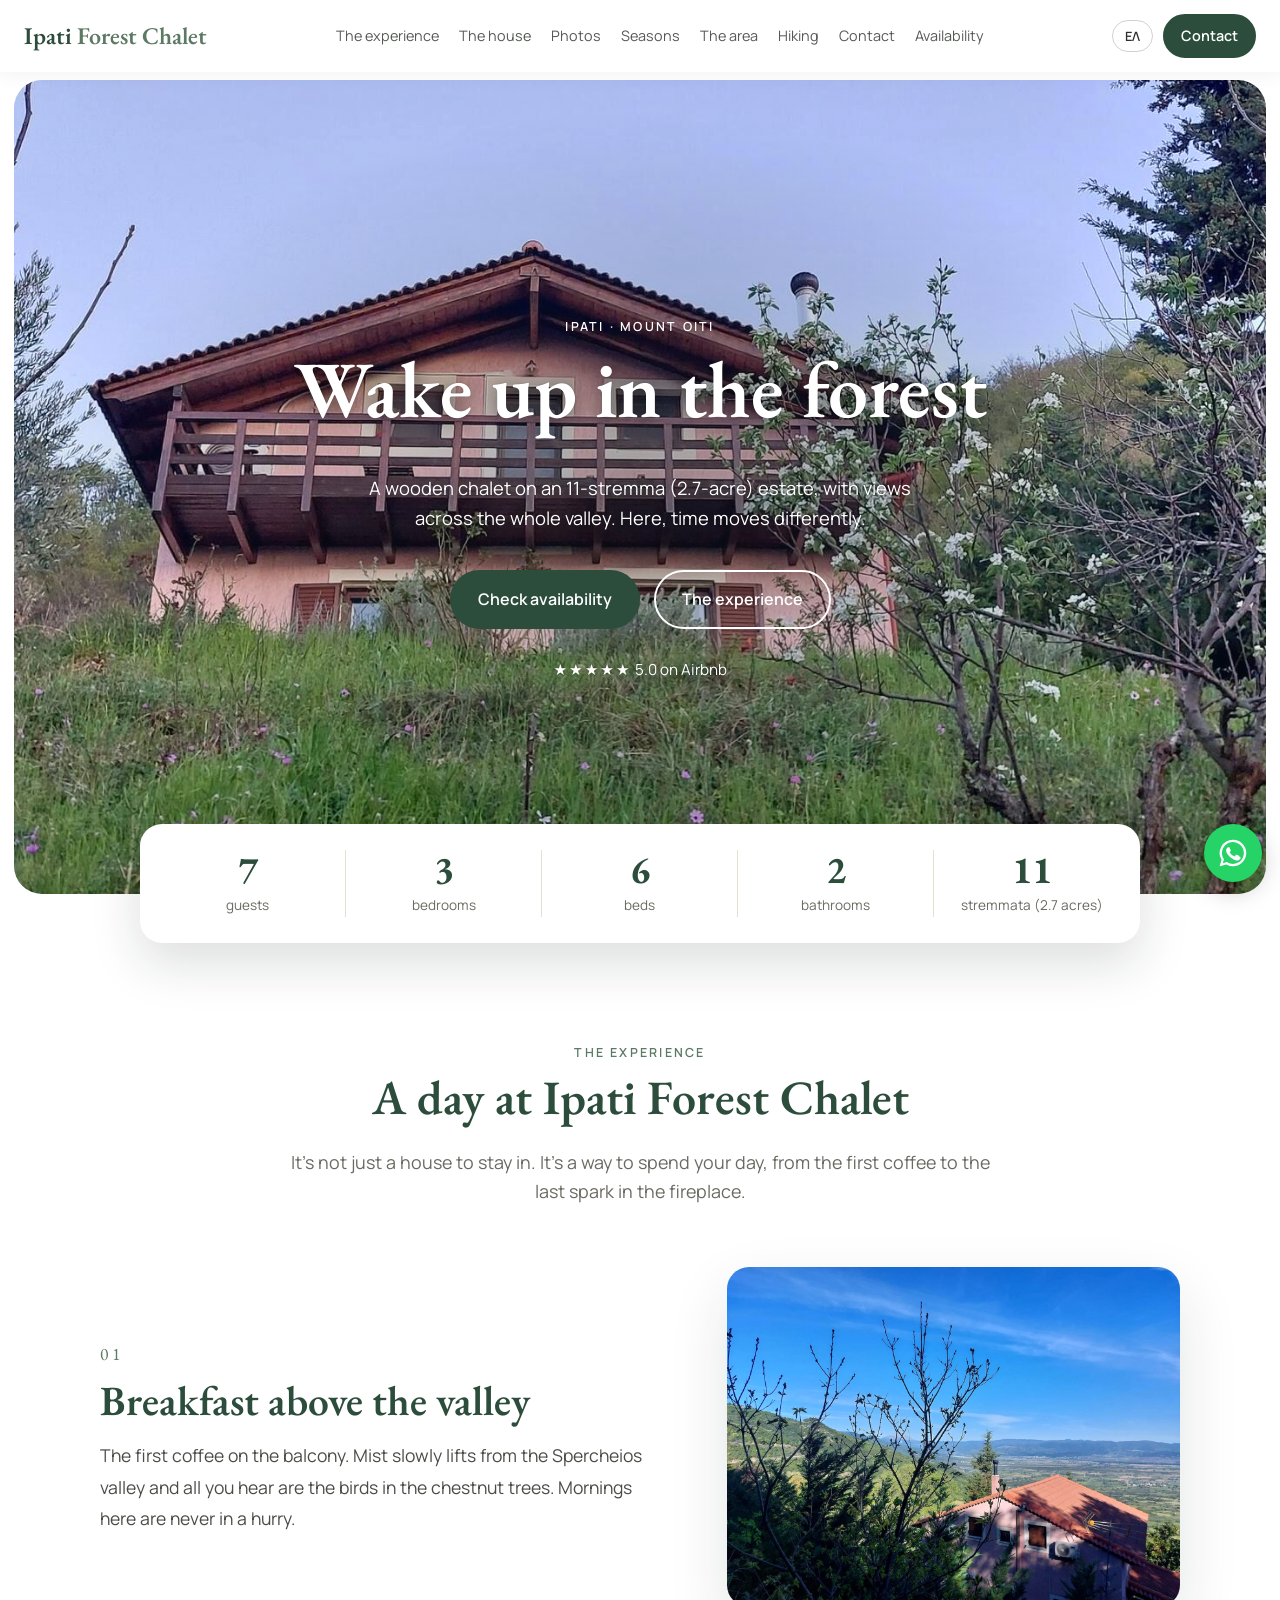
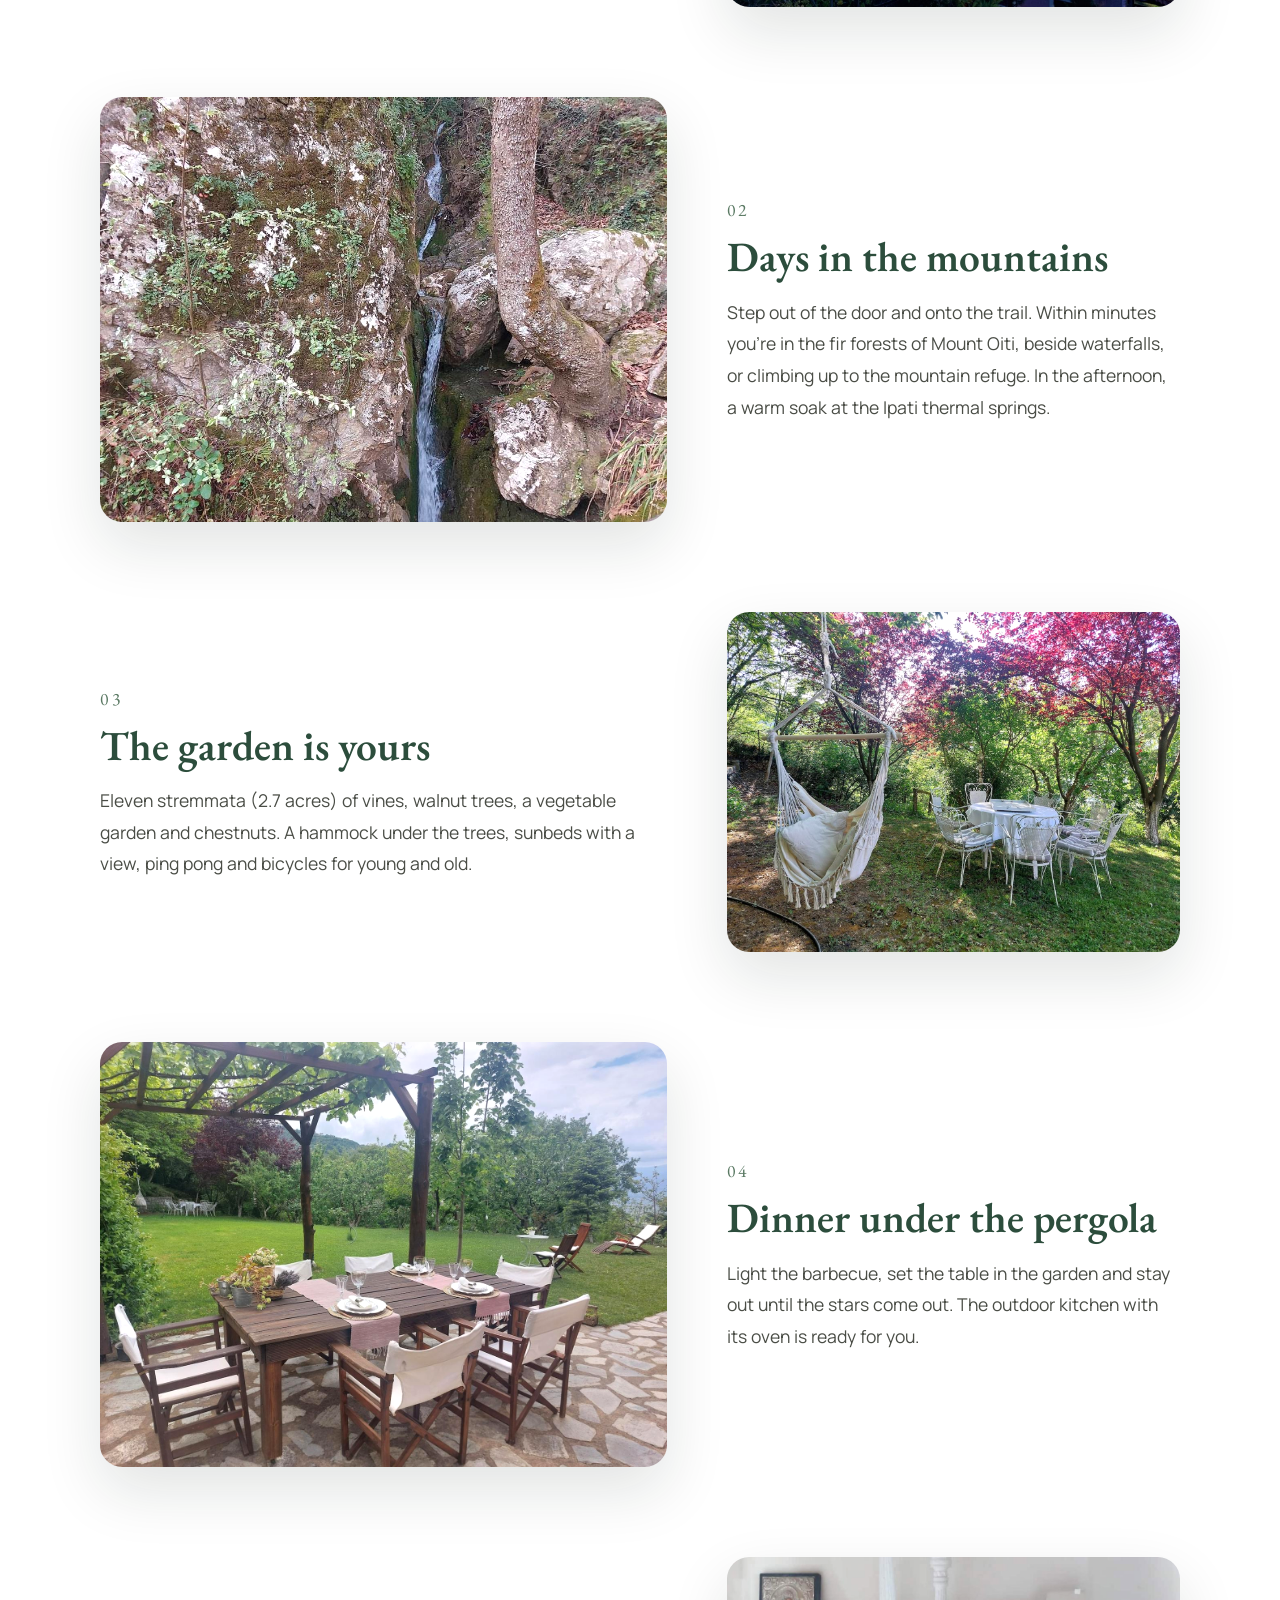
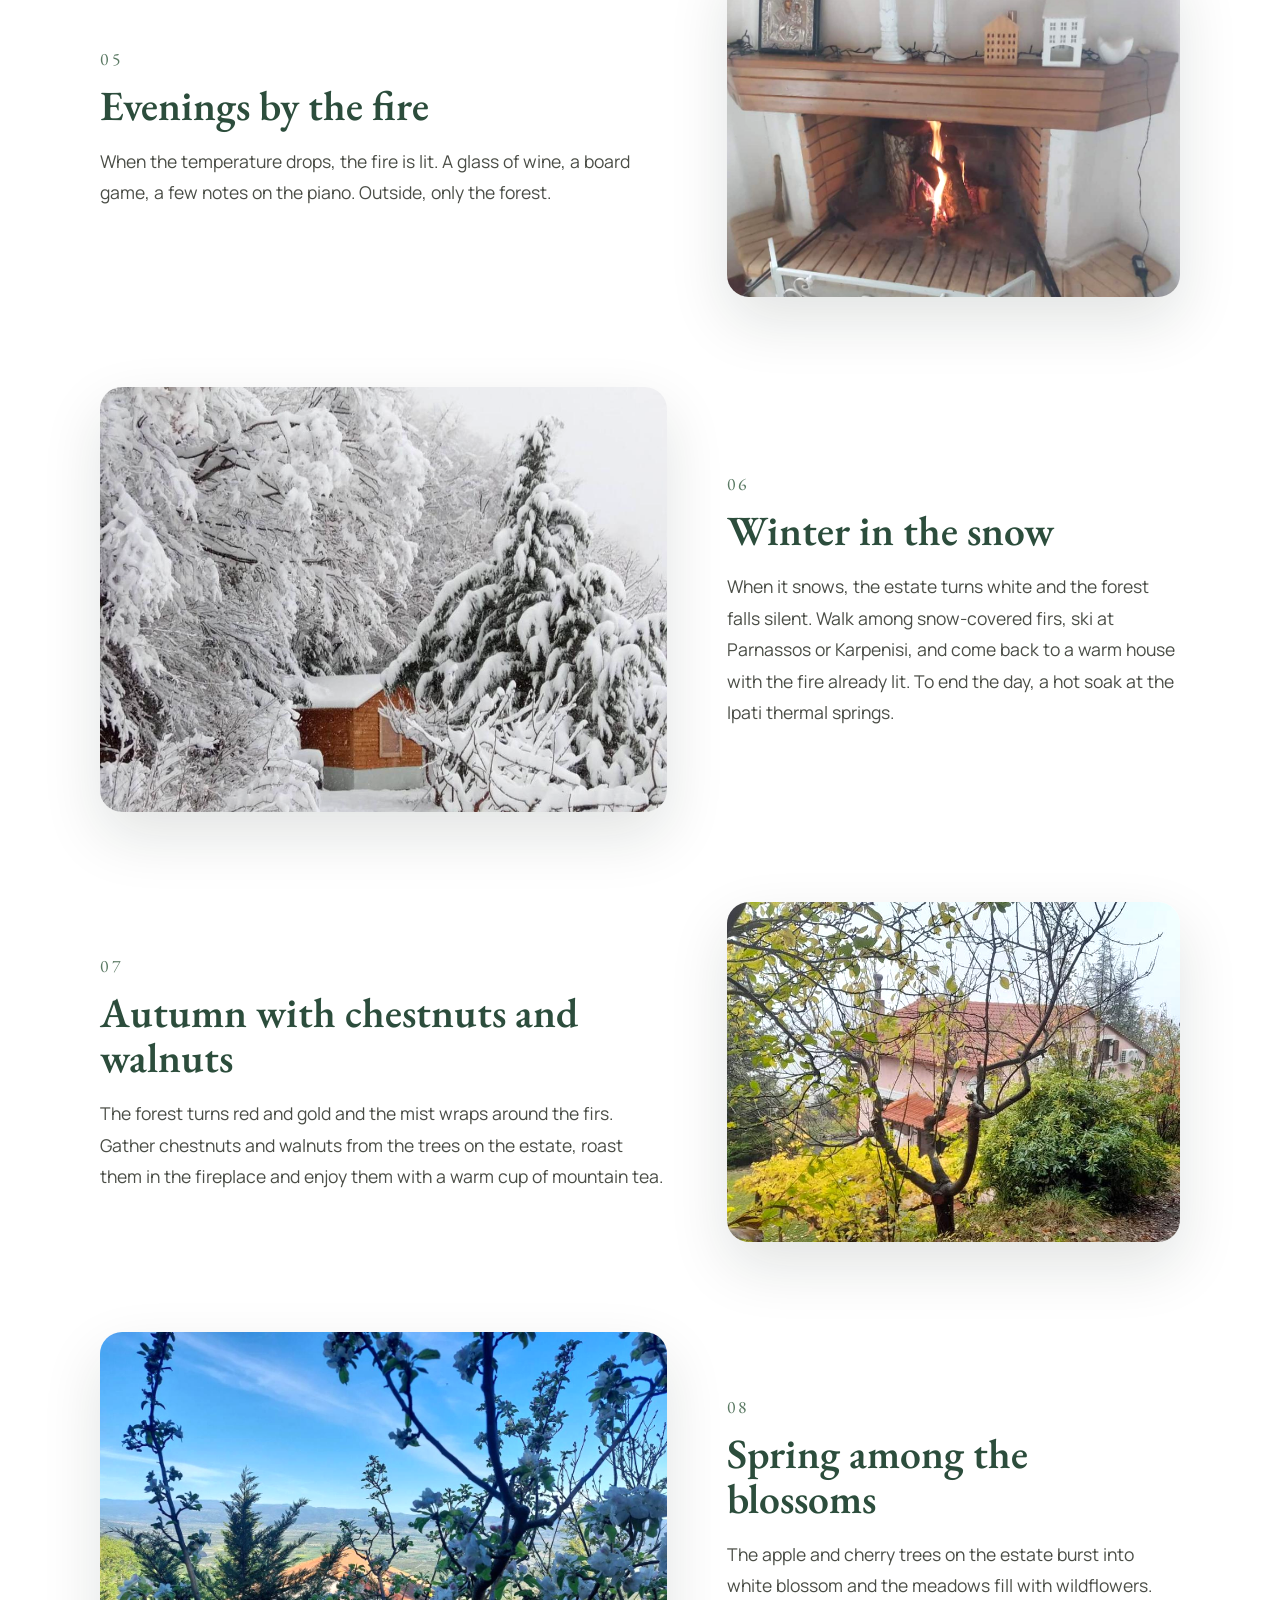
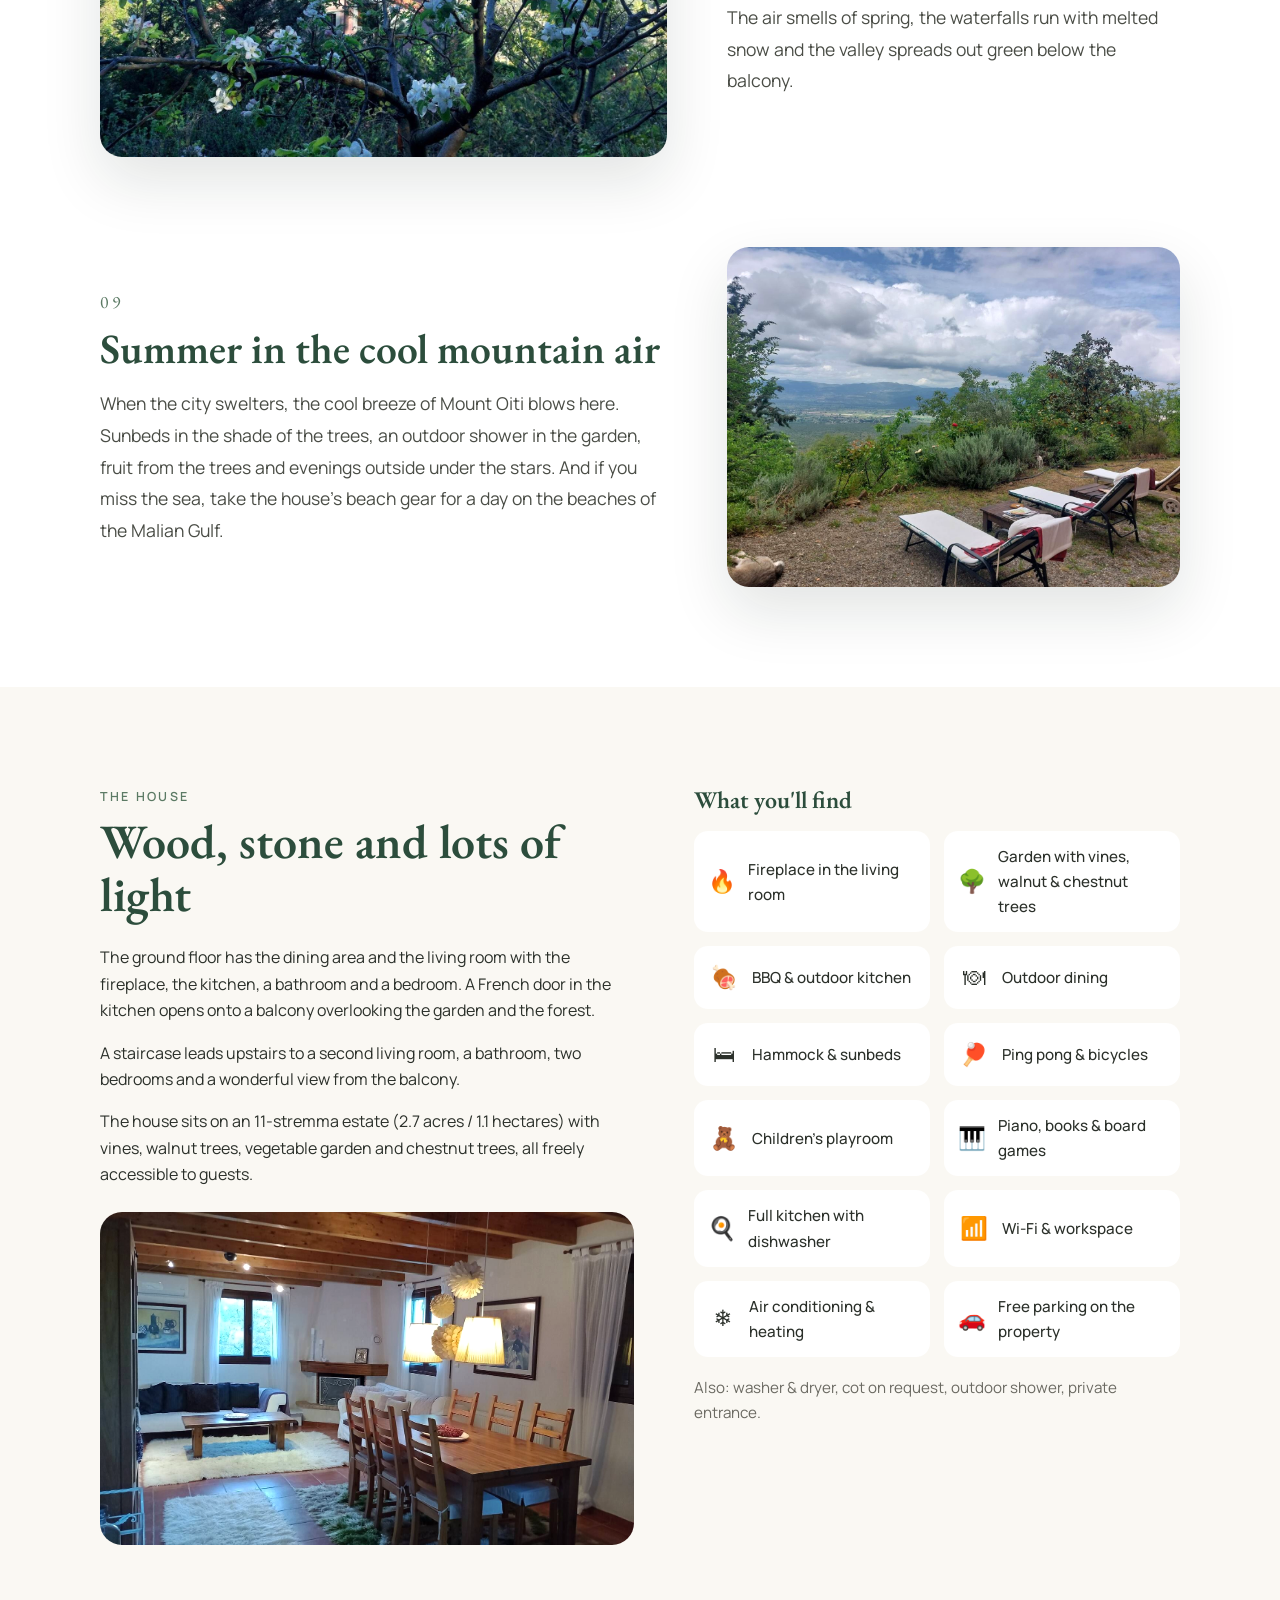
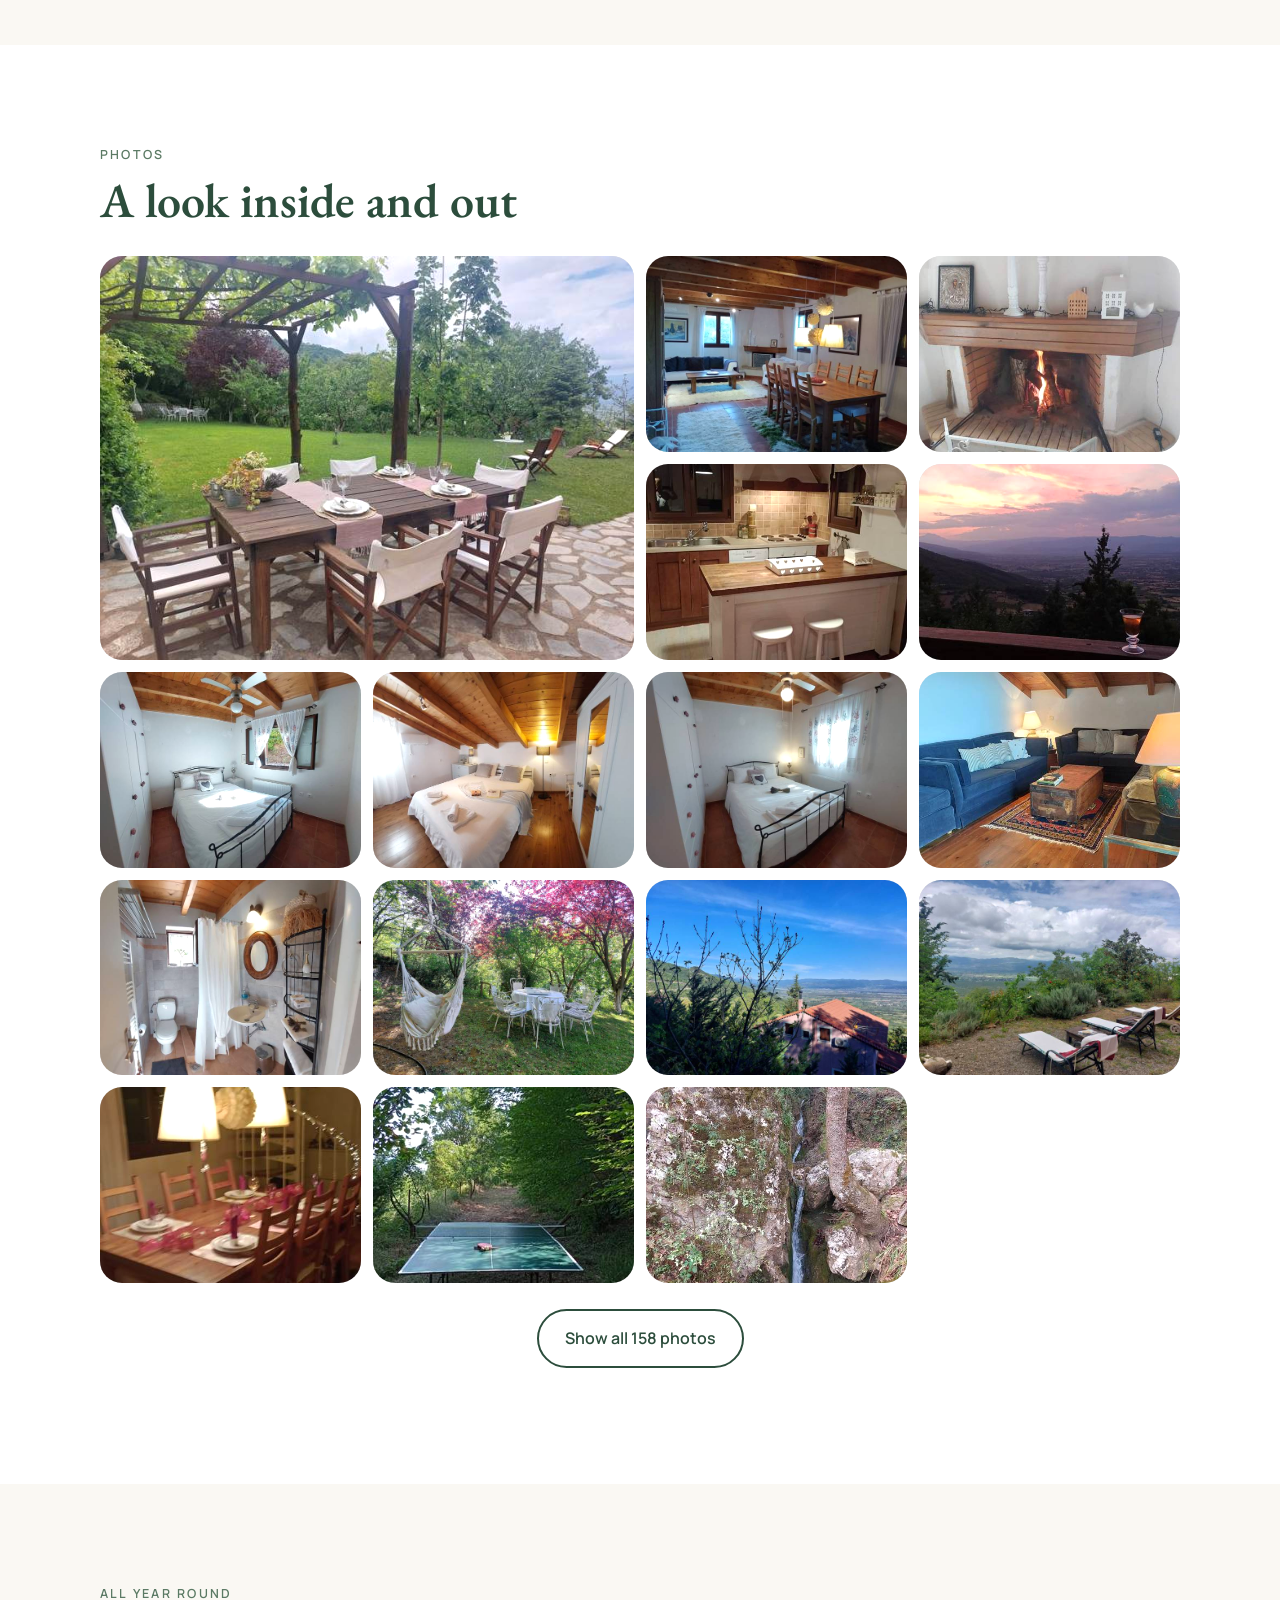
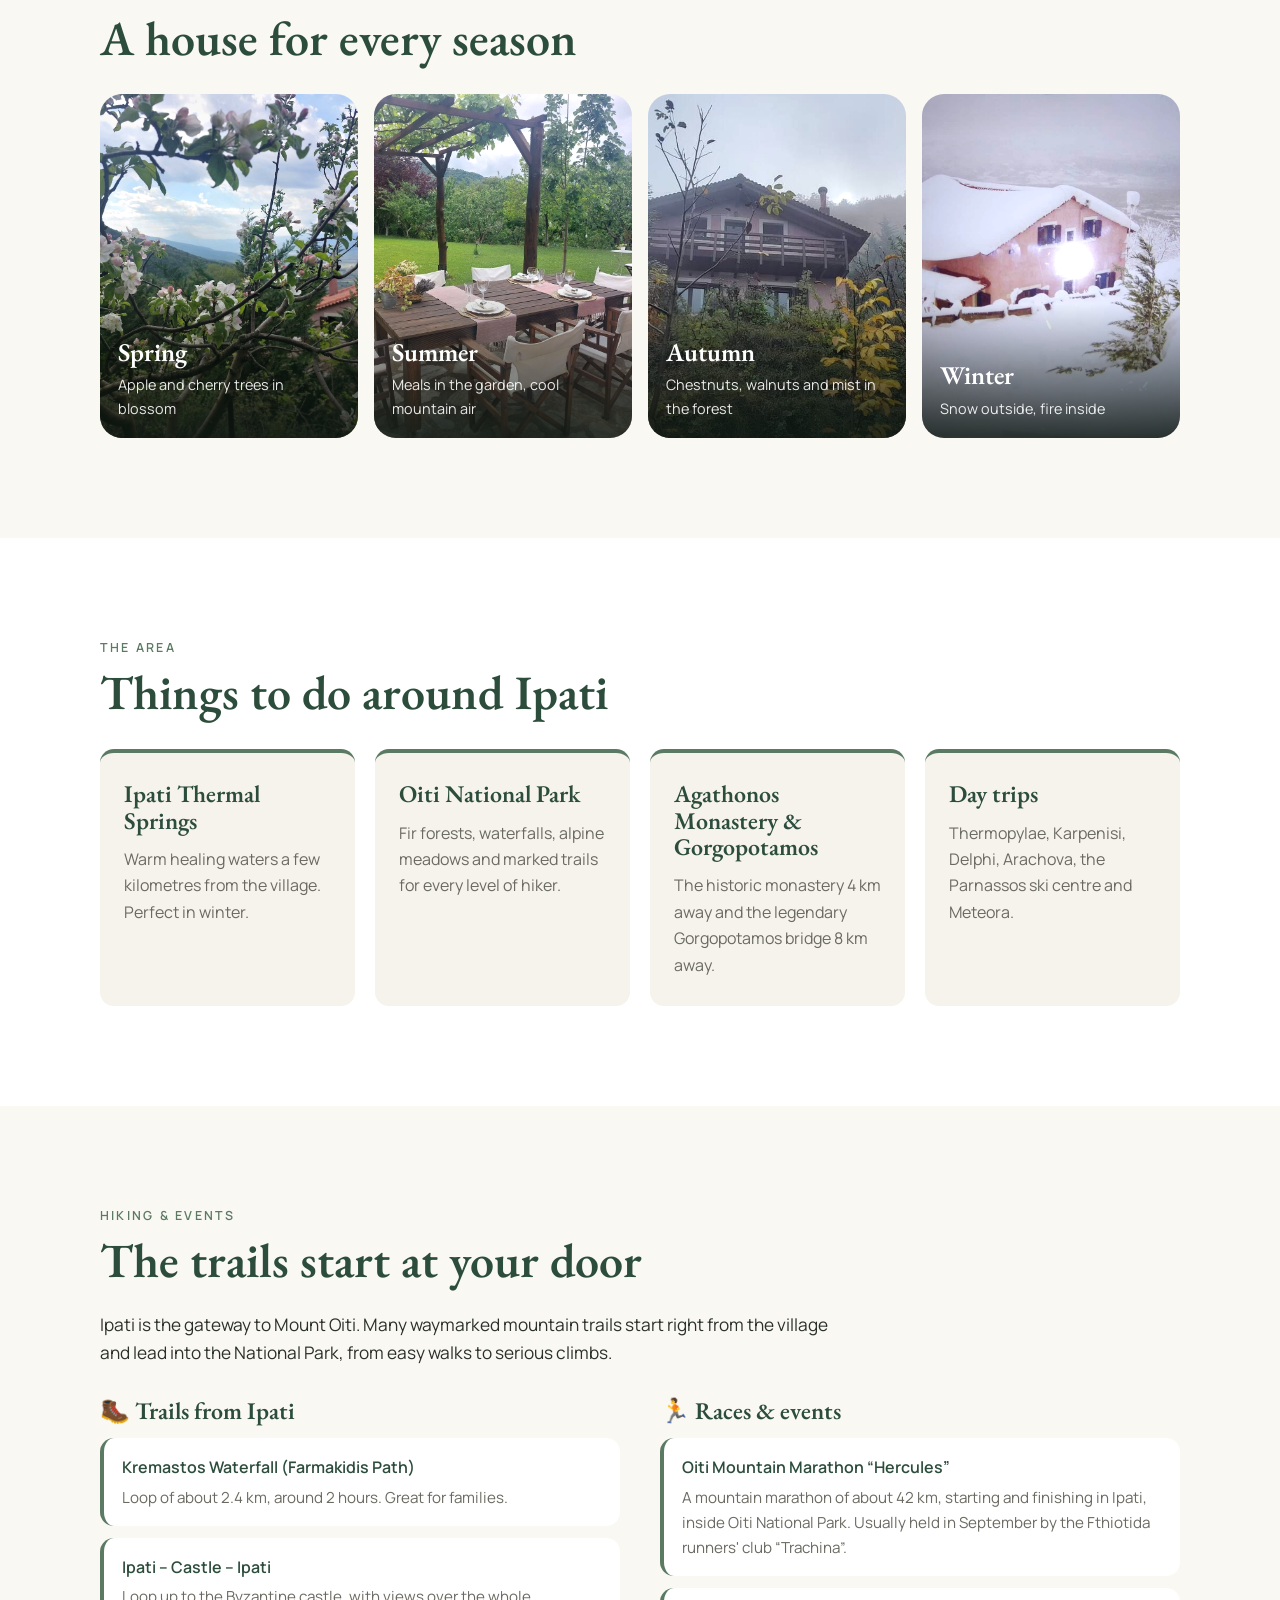
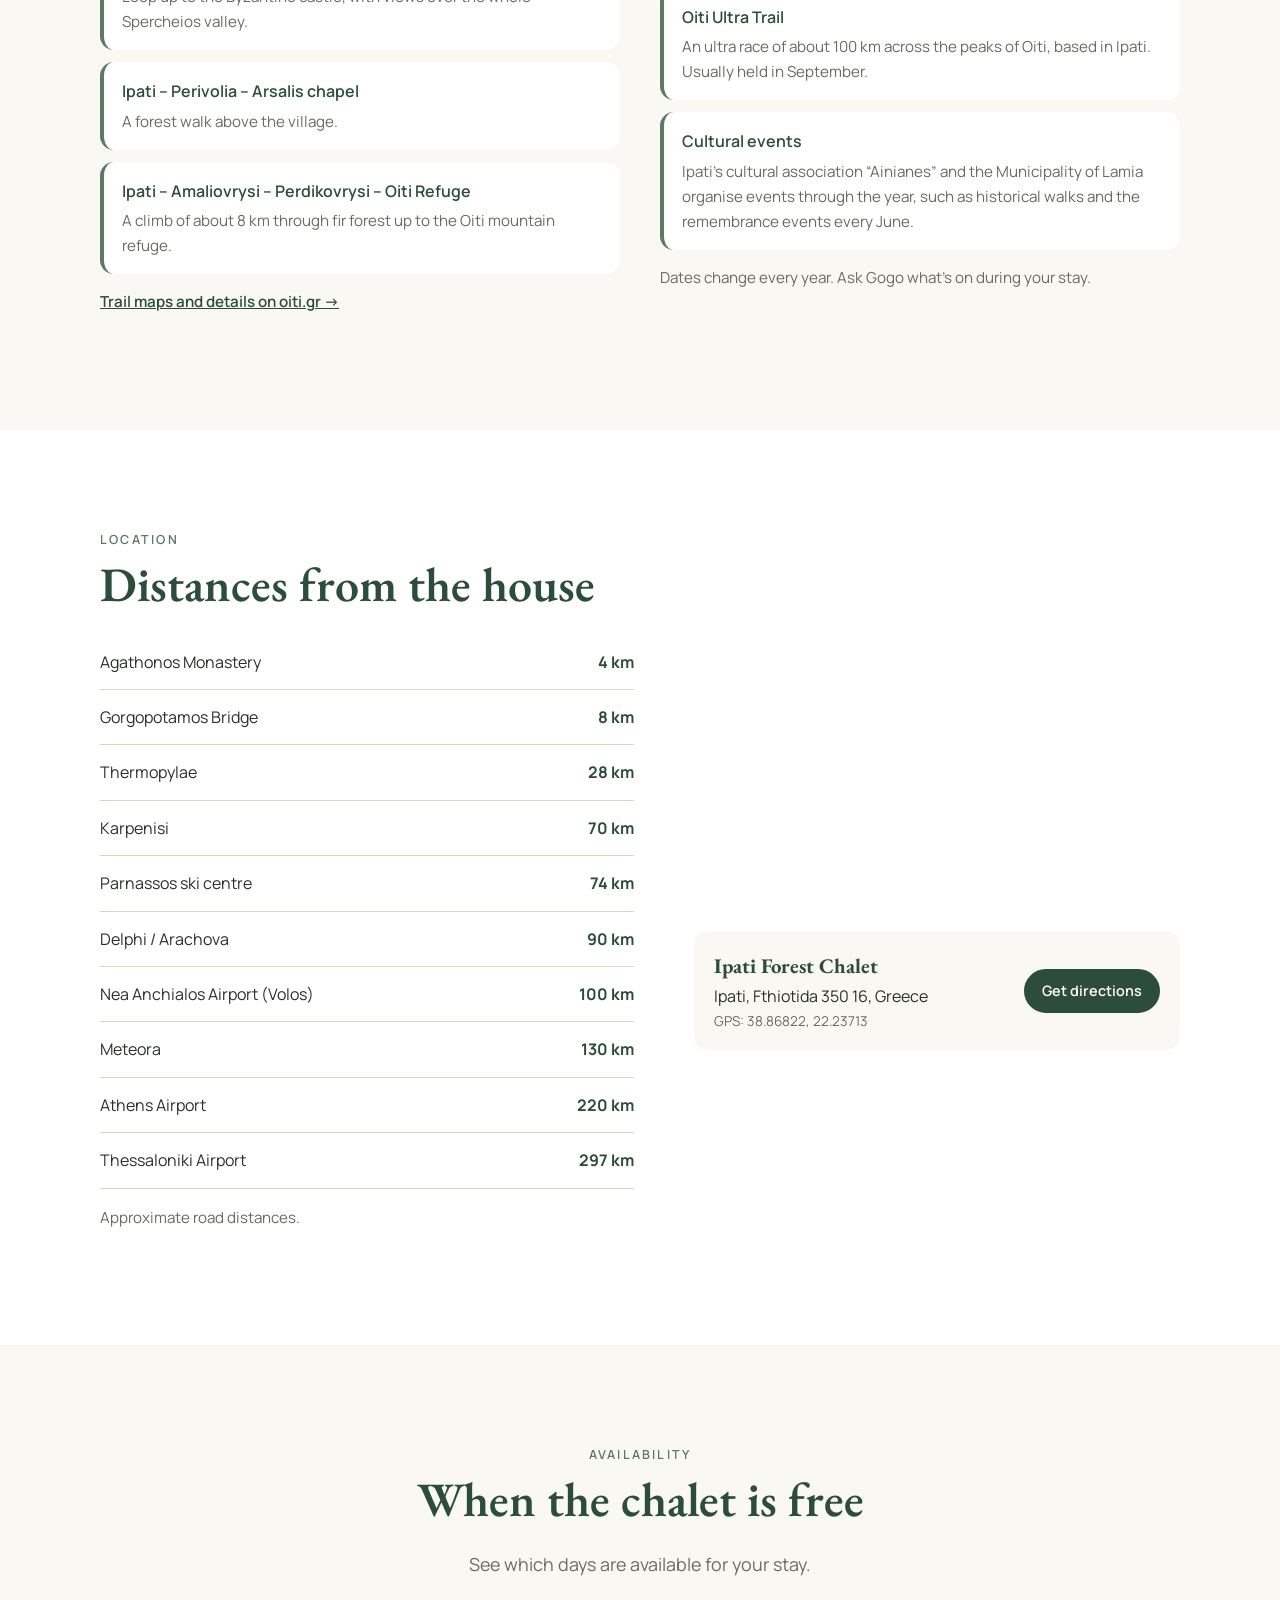
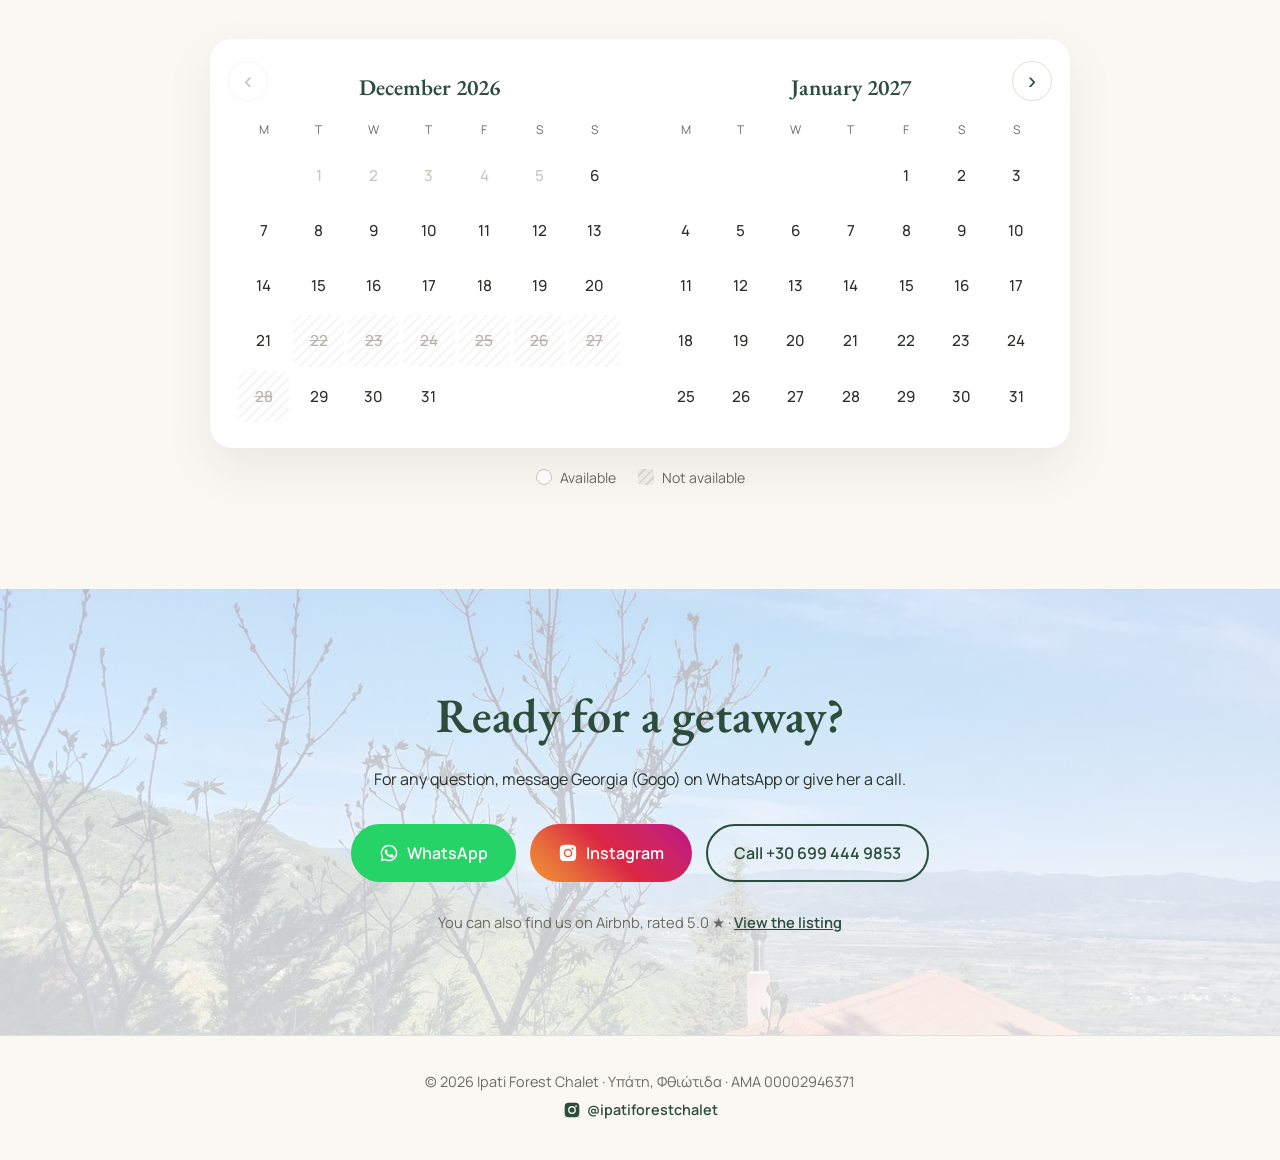
==== index.html @ eabad5c4 "Show Airbnb only as a trust link; nav button goes to contact Co-Authored-By: Claude Opus 5.5 <norepl" ====
<!doctype html>
<html lang="el">
<head>
  <meta charset="utf-8">
  <meta name="viewport" content="width=device-width, initial-scale=1">
  <title>Ipati Forest Chalet · Σαλέ στο δάσος της Υπάτης</title>
  <meta name="description" content="Διώροφο σαλέ για έως 7 άτομα σε κτήμα 11 στρεμμάτων στο δάσος της Υπάτης, με τζάκι, κήπο και θέα στην κοιλάδα του Σπερχειού. Κράτηση μέσω Airbnb.">
  <meta property="og:title" content="Ipati Forest Chalet">
  <meta property="og:description" content="Σαλέ στο δάσος της Υπάτης · 3 υπνοδωμάτια · έως 7 άτομα · ★5,0 στο Airbnb">
  <meta property="og:image" content="https://ipatiforestchalet.gr/images/hero.jpg">
  <meta property="og:url" content="https://ipatiforestchalet.gr/">
  <link rel="canonical" href="https://ipatiforestchalet.gr/">
  <meta property="og:type" content="website">
  <link rel="preconnect" href="https://fonts.googleapis.com">
  <link rel="preconnect" href="https://fonts.gstatic.com" crossorigin>
  <link href="https://fonts.googleapis.com/css2?family=EB+Garamond:wght@500;600&family=Manrope:wght@400;500;600&display=swap" rel="stylesheet">
  <link rel="stylesheet" href="css/style.css?v=20261121o">
  <link rel="icon" href="data:image/svg+xml,<svg xmlns='http://www.w3.org/2000/svg' viewBox='0 0 32 32'><path d='M16 3 4 26h24z' fill='%232f4a3a'/><path d='M16 11 10 24h12z' fill='%23c9a46a'/></svg>">
</head>
<body>

<header class="nav" id="top">
  <a class="brand" href="#top">Ipati <span>Forest Chalet</span></a>
  <nav class="links" aria-label="Κύριο μενού">
    <a href="#experience" data-i18n="nav.experience">Η εμπειρία</a>
    <a href="#about" data-i18n="nav.about">Το σπίτι</a>
    <a href="#gallery" data-i18n="nav.gallery">Φωτογραφίες</a>
    <a href="#seasons" data-i18n="nav.seasons">Εποχές</a>
    <a href="#area" data-i18n="nav.area">Η περιοχή</a>
    <a href="#activities" data-i18n="nav.activities">Πεζοπορία</a>
    <a href="#contact" data-i18n="nav.contact">Επικοινωνία</a>
    <a href="#availability" data-i18n="nav.availability">Διαθεσιμότητα</a>
  </nav>
  <div class="nav-actions">
    <button class="lang" id="langToggle" type="button" aria-label="Change language">EN</button>
    <a class="btn btn-small" href="#contact" data-i18n="cta.contact">Επικοινωνία</a>
  </div>
</header>

<section class="hero">
  <div class="hero-bg" style="background-image:url('images/hero.jpg')"></div>
  <div class="hero-inner">
    <p class="eyebrow" data-i18n="hero.eyebrow">Υπάτη · Όρος Οίτη</p>
    <h1 data-i18n="hero.title">Ξυπνήστε μέσα στο δάσος</h1>
    <p class="lead" data-i18n="hero.lead">Ένα ξύλινο σαλέ σε κτήμα έντεκα στρεμμάτων, με θέα σε όλη την κοιλάδα. Εδώ ο χρόνος κυλάει αλλιώς.</p>
    <div class="hero-cta">
      <a class="btn" href="#availability" data-i18n="cta.checkAvailability">Δες διαθεσιμότητα</a>
      <a class="btn btn-ghost" href="#experience" data-i18n="cta.more">Η εμπειρία</a>
    </div>
    <p class="rating"><a class="airbnb-link rating-link" href="#" target="_blank" rel="noopener"><span class="stars">★★★★★</span> <span data-i18n="hero.rating">5,0 στο Airbnb</span></a></p>
  </div>
</section>

<div class="stats">
  <div><b>7</b><span data-i18n="stat.guests">επισκέπτες</span></div>
  <div><b>3</b><span data-i18n="stat.bedrooms">υπνοδωμάτια</span></div>
  <div><b>6</b><span data-i18n="stat.beds">κρεβάτια</span></div>
  <div><b>2</b><span data-i18n="stat.baths">μπάνια</span></div>
  <div><b data-i18n="stat.landnum">11</b><span data-i18n="stat.land">στρέμματα κτήμα</span></div>
</div>

<section class="section" id="experience">
  <div class="wrap">
    <div class="xp-intro">
      <p class="eyebrow" data-i18n="xp.eyebrow">Η εμπειρία</p>
      <h2 data-i18n="xp.title">Μια μέρα στο Ipati Forest Chalet</h2>
      <p data-i18n="xp.lead">Δεν είναι απλώς ένα σπίτι για να μείνετε. Είναι ένας τρόπος να περάσετε τη μέρα σας, από τον πρώτο καφέ ως την τελευταία σπίθα στο τζάκι.</p>
    </div>
    <article class="xp-row">
      <div class="xp-img"><img src="images/gallery/068.jpg" alt="" loading="lazy"></div>
      <div class="xp-text">
        <span class="xp-num">01</span>
        <h3 data-i18n="x1.t">Πρωινό με θέα την κοιλάδα</h3>
        <p data-i18n="x1.d">Ο πρώτος καφές στο μπαλκόνι. Η ομίχλη σηκώνεται αργά από την κοιλάδα του Σπερχειού και ακούγονται μόνο τα πουλιά στις καστανιές. Τα πρωινά εδώ δεν βιάζονται.</p>
      </div>
    </article>
    <article class="xp-row">
      <div class="xp-img"><img src="images/gallery/050.jpg" alt="" loading="lazy"></div>
      <div class="xp-text">
        <span class="xp-num">02</span>
        <h3 data-i18n="x2.t">Μέρες στο βουνό</h3>
        <p data-i18n="x2.d">Βγείτε από την πόρτα και πάρτε το μονοπάτι. Σε λίγα λεπτά είστε μέσα στο ελατοδάσος της Οίτης, δίπλα σε καταρράκτες, ή ανεβαίνετε ως το καταφύγιο. Το απόγευμα, ένα ζεστό μπάνιο στα Λουτρά Υπάτης.</p>
      </div>
    </article>
    <article class="xp-row">
      <div class="xp-img"><img src="images/gallery/036.jpg" alt="" loading="lazy"></div>
      <div class="xp-text">
        <span class="xp-num">03</span>
        <h3 data-i18n="x3.t">Ο κήπος είναι δικός σας</h3>
        <p data-i18n="x3.d">Έντεκα στρέμματα με αμπέλι, καρυδιές, λαχανόκηπο και καστανιές. Μια αιώρα κάτω από τα δέντρα, ξαπλώστρες με θέα, πινγκ πονγκ και ποδήλατα για μικρούς και μεγάλους.</p>
      </div>
    </article>
    <article class="xp-row">
      <div class="xp-img"><img src="images/gallery/025.jpg" alt="" loading="lazy"></div>
      <div class="xp-text">
        <span class="xp-num">04</span>
        <h3 data-i18n="x4.t">Τραπέζι κάτω από την πέργκολα</h3>
        <p data-i18n="x4.d">Ανάψτε το μπάρμπεκιου, στρώστε το τραπέζι στον κήπο και μείνετε έξω ώσπου να βγουν τα αστέρια. Η εξωτερική κουζίνα με φούρνο σας περιμένει.</p>
      </div>
    </article>
    <article class="xp-row">
      <div class="xp-img"><img src="images/gallery/039.jpg" alt="" loading="lazy"></div>
      <div class="xp-text">
        <span class="xp-num">05</span>
        <h3 data-i18n="x5.t">Βράδια δίπλα στο τζάκι</h3>
        <p data-i18n="x5.d">Όταν πέφτει η θερμοκρασία, ανάβει το τζάκι. Ένα ποτήρι κρασί, ένα επιτραπέζιο, μερικές νότες στο πιάνο. Έξω, μόνο το δάσος.</p>
      </div>
    </article>
    <article class="xp-row">
      <div class="xp-img"><img src="images/gallery/137.jpg" alt="" loading="lazy"></div>
      <div class="xp-text">
        <span class="xp-num">06</span>
        <h3 data-i18n="x6.t">Χειμώνας στο χιόνι</h3>
        <p data-i18n="x6.d">Όταν χιονίζει, το κτήμα ντύνεται στα λευκά και το δάσος σωπαίνει. Βόλτα στα χιονισμένα έλατα, σκι στον Παρνασσό ή στο Καρπενήσι, και επιστροφή στο ζεστό σπίτι με το τζάκι αναμμένο. Για το τέλος της μέρας, ένα ζεστό μπάνιο στα Λουτρά Υπάτης.</p>
      </div>
    </article>
    <article class="xp-row">
      <div class="xp-img"><img src="images/gallery/144.jpg" alt="" loading="lazy"></div>
      <div class="xp-text">
        <span class="xp-num">07</span>
        <h3 data-i18n="x7.t">Φθινόπωρο με κάστανα και καρύδια</h3>
        <p data-i18n="x7.d">Το δάσος γεμίζει κόκκινα και χρυσά χρώματα και η ομίχλη τυλίγει τα έλατα. Μαζέψτε κάστανα και καρύδια από τα δέντρα του κτήματος, ψήστε τα στο τζάκι και απολαύστε τα με ένα ζεστό τσάι του βουνού.</p>
      </div>
    </article>
    <article class="xp-row">
      <div class="xp-img"><img src="images/gallery/066.jpg" alt="" loading="lazy"></div>
      <div class="xp-text">
        <span class="xp-num">08</span>
        <h3 data-i18n="x8.t">Άνοιξη με τα ανθισμένα δέντρα</h3>
        <p data-i18n="x8.d">Οι μηλιές και οι κερασιές του κτήματος γεμίζουν λευκά λουλούδια και τα λιβάδια βάφονται με αγριολούλουδα. Ο αέρας μυρίζει άνοιξη, οι καταρράκτες κατεβάζουν νερό από το λιωμένο χιόνι και η κοιλάδα απλώνεται πράσινη κάτω από το μπαλκόνι.</p>
      </div>
    </article>
    <article class="xp-row">
      <div class="xp-img"><img src="images/gallery/069.jpg" alt="" loading="lazy"></div>
      <div class="xp-text">
        <span class="xp-num">09</span>
        <h3 data-i18n="x9.t">Καλοκαίρι στη δροσιά του βουνού</h3>
        <p data-i18n="x9.d">Όταν η πόλη καίγεται, εδώ φυσάει το δροσερό αεράκι της Οίτης. Ξαπλώστρες στον ίσκιο των δέντρων, ντους στον κήπο, φρούτα από τα δέντρα και βραδιές έξω κάτω από τα αστέρια. Και αν σας λείψει η θάλασσα, πάρτε τα είδη παραλίας του σπιτιού για μια μέρα στις παραλίες του Μαλιακού.</p>
      </div>
    </article>
  </div>
</section>

<section class="section alt" id="about">
  <div class="wrap two-col">
    <div>
      <p class="eyebrow" data-i18n="about.eyebrow">Το σπίτι</p>
      <h2 data-i18n="about.title">Ξύλο, πέτρα και πολύ φως</h2>
      <p data-i18n="about.p1">Στο ισόγειο βρίσκονται η τραπεζαρία και το σαλόνι με το τζάκι, η κουζίνα, ένα μπάνιο και ένα υπνοδωμάτιο. Από την κουζίνα, μια μπαλκονόπορτα βγάζει σε μπαλκόνι με όμορφη θέα στον κήπο και στο δάσος.</p>
      <p data-i18n="about.p2">Μια σκάλα οδηγεί στον επάνω όροφο, με δεύτερο σαλόνι, μπάνιο, δύο υπνοδωμάτια και μια υπέροχη θέα από το μπαλκόνι.</p>
      <p data-i18n="about.p3">Το σπίτι βρίσκεται σε κτήμα έντεκα στρεμμάτων με αμπέλι, καρυδιές, λαχανόκηπο και καστανιές, όπου οι επισκέπτες έχουν ελεύθερη πρόσβαση.</p>
      <img class="about-img" src="images/living-dining.jpg" alt="Σαλόνι και τραπεζαρία με τζάκι" loading="lazy">
    </div>
    <div>
      <h3 class="feat-title" data-i18n="feat.title">Τι θα βρείτε</h3>
      <ul class="features">
        <li><span class="ico">🔥</span><span data-i18n="feat.fireplace">Τζάκι στο σαλόνι</span></li>
        <li><span class="ico">🌳</span><span data-i18n="feat.garden">Κήπος με αμπέλι, καρυδιές & καστανιές</span></li>
        <li><span class="ico">🍖</span><span data-i18n="feat.bbq">Μπάρμπεκιου & εξωτερική κουζίνα</span></li>
        <li><span class="ico">🍽</span><span data-i18n="feat.dining">Υπαίθρια τραπεζαρία</span></li>
        <li><span class="ico">🛏</span><span data-i18n="feat.hammock">Αιώρα & ξαπλώστρες</span></li>
        <li><span class="ico">🏓</span><span data-i18n="feat.pingpong">Πινγκ πονγκ & ποδήλατα</span></li>
        <li><span class="ico">🧸</span><span data-i18n="feat.kids">Παιδικό δωμάτιο παιχνιδιού</span></li>
        <li><span class="ico">🎹</span><span data-i18n="feat.piano">Πιάνο, βιβλία & επιτραπέζια</span></li>
        <li><span class="ico">🍳</span><span data-i18n="feat.kitchen">Πλήρης κουζίνα με πλυντήριο πιάτων</span></li>
        <li><span class="ico">📶</span><span data-i18n="feat.wifi">Wi‑Fi & χώρος εργασίας</span></li>
        <li><span class="ico">❄</span><span data-i18n="feat.ac">Κλιματισμός & θέρμανση</span></li>
        <li><span class="ico">🚗</span><span data-i18n="feat.parking">Δωρεάν πάρκινγκ στο κτήμα</span></li>
      </ul>
      <p class="muted" data-i18n="feat.more">Επίσης: πλυντήριο & στεγνωτήριο ρούχων, βρεφικό κρεβάτι κατόπιν αιτήματος, ντους εξωτερικού χώρου, ιδιωτική είσοδος.</p>
    </div>
  </div>
</section>

<section class="section" id="gallery">
  <div class="wrap">
    <p class="eyebrow" data-i18n="gallery.eyebrow">Φωτογραφίες</p>
    <h2 data-i18n="gallery.title">Μια ματιά μέσα κι έξω</h2>
    <div class="gallery" id="galleryGrid"></div>
    <p class="center gallery-more"><button class="btn btn-ghost-green" type="button" id="galleryMore">Δείτε όλες τις φωτογραφίες</button></p>
  </div>
</section>

<section class="section alt" id="seasons">
  <div class="wrap">
    <p class="eyebrow" data-i18n="seasons.eyebrow">Όλο τον χρόνο</p>
    <h2 data-i18n="seasons.title">Ένα σπίτι για κάθε εποχή</h2>
    <div class="seasons">
      <figure><img src="images/spring.jpg" alt="" loading="lazy"><figcaption><b data-i18n="s.spring">Άνοιξη</b><span data-i18n="s.spring.d">Ανθισμένες μηλιές και κερασιές</span></figcaption></figure>
      <figure><img src="images/garden-dining.jpg" alt="" loading="lazy"><figcaption><b data-i18n="s.summer">Καλοκαίρι</b><span data-i18n="s.summer.d">Φαγητό στον κήπο, δροσιά του βουνού</span></figcaption></figure>
      <figure><img src="images/autumn.jpg" alt="" loading="lazy"><figcaption><b data-i18n="s.autumn">Φθινόπωρο</b><span data-i18n="s.autumn.d">Κάστανα, καρύδια και ομίχλη στο δάσος</span></figcaption></figure>
      <figure><img src="images/winter.jpg" alt="" loading="lazy"><figcaption><b data-i18n="s.winter">Χειμώνας</b><span data-i18n="s.winter.d">Χιόνι έξω, τζάκι μέσα</span></figcaption></figure>
    </div>
  </div>
</section>

<section class="section" id="area">
  <div class="wrap">
    <p class="eyebrow" data-i18n="area.eyebrow">Η περιοχή</p>
    <h2 data-i18n="area.title">Τι να κάνετε γύρω από την Υπάτη</h2>
    <div class="cards">
      <article class="card">
        <h3 data-i18n="area.c1.t">Λουτρά Υπάτης</h3>
        <p data-i18n="area.c1.d">Ιαματικές πηγές με ζεστά νερά, λίγα χιλιόμετρα από το χωριό. Ιδανικές τον χειμώνα.</p>
      </article>
      <article class="card">
        <h3 data-i18n="area.c2.t">Εθνικός Δρυμός Οίτης</h3>
        <p data-i18n="area.c2.d">Ελατοδάση, καταρράκτες, αλπικά λιβάδια και σημαδεμένα μονοπάτια για κάθε επίπεδο πεζοπόρου.</p>
      </article>
      <article class="card">
        <h3 data-i18n="area.c3.t">Μονή Αγάθωνος & Γοργοπόταμος</h3>
        <p data-i18n="area.c3.d">Το ιστορικό μοναστήρι στα 4 χλμ. και η θρυλική γέφυρα του Γοργοποτάμου στα 8 χλμ.</p>
      </article>
      <article class="card">
        <h3 data-i18n="area.c4.t">Εκδρομές</h3>
        <p data-i18n="area.c4.d">Θερμοπύλες, Καρπενήσι, Δελφοί, Αράχωβα, το χιονοδρομικό του Παρνασσού και τα Μετέωρα.</p>
      </article>
    </div>
  </div>
</section>

<section class="section alt" id="activities">
  <div class="wrap">
    <p class="eyebrow" data-i18n="act.eyebrow">Πεζοπορία & εκδηλώσεις</p>
    <h2 data-i18n="act.title">Τα μονοπάτια ξεκινούν από την πόρτα σας</h2>
    <p class="act-lead" data-i18n="act.lead">Η Υπάτη είναι η «πύλη» της Οίτης. Από το χωριό ξεκινούν πολλά σημαδεμένα ορειβατικά μονοπάτια μέσα στον Εθνικό Δρυμό, για απλούς περιπάτους αλλά και για έμπειρους ορειβάτες.</p>
    <div class="act-grid">
      <div class="act-col">
        <h3 data-i18n="act.trails">🥾 Μονοπάτια από την Υπάτη</h3>
        <ul class="act-list">
          <li><b data-i18n="t1.t">Καταρράκτης Κρεμαστός (Μονοπάτι Φαρμακίδη)</b><span data-i18n="t1.d">Κυκλική διαδρομή περίπου 2,4 χλμ., γύρω στις 2 ώρες. Ιδανική για οικογένειες.</span></li>
          <li><b data-i18n="t2.t">Υπάτη – Κάστρο – Υπάτη</b><span data-i18n="t2.d">Κυκλική διαδρομή μέχρι το βυζαντινό κάστρο, με θέα σε όλη την κοιλάδα του Σπερχειού.</span></li>
          <li><b data-i18n="t3.t">Υπάτη – Περιβόλια – Εκκλησάκι Αρσάλη</b><span data-i18n="t3.d">Διαδρομή μέσα στο δάσος, πάνω από το χωριό.</span></li>
          <li><b data-i18n="t4.t">Υπάτη – Αμαλιόβρυση – Περδικόβρυση – Καταφύγιο Οίτης</b><span data-i18n="t4.d">Ανάβαση περίπου 8 χλμ. ως το ορειβατικό καταφύγιο της Οίτης, μέσα σε ελατοδάσος.</span></li>
        </ul>
        <p class="muted"><a href="https://oiti.gr/en/hiking-routes-footpaths/" target="_blank" rel="noopener" data-i18n="act.trailsmore">Χάρτες και λεπτομέρειες διαδρομών στο oiti.gr →</a></p>
      </div>
      <div class="act-col">
        <h3 data-i18n="act.events">🏃 Αγώνες & εκδηλώσεις</h3>
        <ul class="act-list">
          <li><b data-i18n="e1.t">Ορεινός Μαραθώνιος Οίτης «Ηρακλής»</b><span data-i18n="e1.d">Ορεινός μαραθώνιος περίπου 42 χλμ. με αφετηρία και τερματισμό την Υπάτη, μέσα στον Εθνικό Δρυμό Οίτης. Διοργανώνεται συνήθως τον Σεπτέμβριο από τον Σύλλογο Δρομέων Φθιώτιδας «Τραχίνα».</span></li>
          <li><b data-i18n="e2.t">Oiti Ultra Trail</b><span data-i18n="e2.d">Αγώνας υπεραπόστασης περίπου 100 χλμ. στις κορυφές της Οίτης, με βάση την Υπάτη. Γίνεται συνήθως τον Σεπτέμβριο.</span></li>
          <li><b data-i18n="e3.t">Πολιτιστικές εκδηλώσεις</b><span data-i18n="e3.d">Ο σύλλογος της Υπάτης «Αινιάνες» και ο Δήμος Λαμιέων διοργανώνουν εκδηλώσεις μέσα στη χρονιά, όπως ιστορικούς περιπάτους και τις εκδηλώσεις μνήμης κάθε Ιούνιο.</span></li>
        </ul>
        <p class="muted" data-i18n="act.note">Οι ημερομηνίες αλλάζουν κάθε χρόνο. Ρωτήστε τη Γωγώ για ό,τι γίνεται την περίοδο της διαμονής σας.</p>
      </div>
    </div>
  </div>
</section>

<section class="section" id="location">
  <div class="wrap two-col">
    <div>
      <p class="eyebrow" data-i18n="loc.eyebrow">Τοποθεσία</p>
      <h2 data-i18n="loc.title">Αποστάσεις από το σπίτι</h2>
      <ul class="distances">
        <li><span data-i18n="d.agathonos">Μονή Αγάθωνος</span><b>4 χλμ.</b></li>
        <li><span data-i18n="d.gorgopotamos">Γέφυρα Γοργοποτάμου</span><b>8 χλμ.</b></li>
        <li><span data-i18n="d.thermopyles">Θερμοπύλες</span><b>28 χλμ.</b></li>
        <li><span data-i18n="d.karpenisi">Καρπενήσι</span><b>70 χλμ.</b></li>
        <li><span data-i18n="d.parnassos">Χιονοδρομικό Παρνασσού</span><b>74 χλμ.</b></li>
        <li><span data-i18n="d.delphi">Δελφοί / Αράχωβα</span><b>90 χλμ.</b></li>
        <li><span data-i18n="d.volos">Αεροδρόμιο Νέας Αγχιάλου</span><b>100 χλμ.</b></li>
        <li><span data-i18n="d.meteora">Μετέωρα</span><b>130 χλμ.</b></li>
        <li><span data-i18n="d.athens">Αεροδρόμιο Αθηνών</span><b>220 χλμ.</b></li>
        <li><span data-i18n="d.thess">Αεροδρόμιο Θεσσαλονίκης</span><b>297 χλμ.</b></li>
      </ul>
      <p class="muted" data-i18n="loc.note">Αποστάσεις οδικώς, κατά προσέγγιση.</p>
    </div>
    <div class="map">
      <iframe title="Χάρτης: Ipati Forest Chalet" loading="lazy" referrerpolicy="no-referrer-when-downgrade"
        src="https://www.google.com/maps?q=38.8682203,22.2371335&z=15&output=embed"></iframe>
      <div class="address">
        <div>
          <b>Ipati Forest Chalet</b>
          <span data-i18n="loc.address">Υπάτη, Φθιώτιδα 350 16</span>
          <span class="coords">GPS: 38.86822, 22.23713</span>
        </div>
        <a class="btn btn-small" href="https://www.google.com/maps/dir/?api=1&destination=38.8682203,22.2371335" target="_blank" rel="noopener" data-i18n="loc.directions">Οδηγίες πλοήγησης</a>
      </div>
    </div>
  </div>
</section>

<section class="section alt" id="availability">
  <div class="wrap">
    <div class="xp-intro">
      <p class="eyebrow" data-i18n="cal.eyebrow">Διαθεσιμότητα</p>
      <h2 data-i18n="cal.title">Πότε είναι ελεύθερο το σαλέ</h2>
      <p data-i18n="cal.lead">Δείτε ποιες μέρες είναι διαθέσιμες για τη διαμονή σας.</p>
    </div>
    <div class="cal" id="calendar"></div>
    <ul class="cal-legend">
      <li><span class="lg lg-free"></span><span data-i18n="cal.free">Διαθέσιμο</span></li>
      <li><span class="lg lg-taken"></span><span data-i18n="cal.taken">Μη διαθέσιμο</span></li>
    </ul>
  </div>
</section>

<section class="section book" id="contact">
  <div class="book-bg"></div>
  <div class="wrap center">
    <h2 data-i18n="contact.title">Έτοιμοι για απόδραση;</h2>
    <p data-i18n="contact.lead">Για οποιαδήποτε ερώτηση, στείλτε μήνυμα στη Γεωργία (Γωγώ) στο WhatsApp ή πάρτε τηλέφωνο.</p>
    <div class="hero-cta">
      <a class="btn btn-whatsapp contact-whatsapp" href="#" target="_blank" rel="noopener"><svg viewBox="0 0 24 24" aria-hidden="true"><path fill="currentColor" d="M12 2a10 10 0 0 0-8.6 15.1L2 22l5-1.3A10 10 0 1 0 12 2Zm0 18.2c-1.5 0-3-.4-4.3-1.2l-.3-.2-3 .8.8-2.9-.2-.3A8.2 8.2 0 1 1 12 20.2Zm4.5-6.1c-.2-.1-1.5-.7-1.7-.8-.2-.1-.4-.1-.6.1l-.8 1c-.1.2-.3.2-.5.1a6.7 6.7 0 0 1-3.3-2.9c-.2-.4.2-.4.7-1.3.1-.2 0-.3 0-.4l-.8-1.8c-.2-.5-.4-.4-.6-.4h-.5a1 1 0 0 0-.7.3 3 3 0 0 0-.9 2.2 5.2 5.2 0 0 0 1.1 2.7 11.9 11.9 0 0 0 4.6 4c1.7.7 2.4.8 3.2.7.5-.1 1.5-.6 1.8-1.2.2-.6.2-1.1.1-1.2l-.5-.2Z"/></svg><span>WhatsApp</span></a>
      <a class="btn btn-instagram instagram-link" href="#" target="_blank" rel="noopener"><svg viewBox="0 0 24 24" aria-hidden="true"><path fill="currentColor" d="M12 2.2c3.2 0 3.6 0 4.8.1 3.3.1 4.8 1.7 4.9 4.9.1 1.3.1 1.6.1 4.8s0 3.6-.1 4.8c-.1 3.2-1.7 4.8-4.9 4.9-1.3.1-1.6.1-4.8.1s-3.6 0-4.8-.1c-3.3-.1-4.8-1.7-4.9-4.9C2.2 15.6 2.2 15.2 2.2 12s0-3.6.1-4.8C2.4 3.9 3.9 2.4 7.2 2.3 8.4 2.2 8.8 2.2 12 2.2Zm0 4.6a5.2 5.2 0 1 0 0 10.4 5.2 5.2 0 0 0 0-10.4Zm0 8.6a3.4 3.4 0 1 1 0-6.8 3.4 3.4 0 0 1 0 6.8Zm5.4-9.9a1.2 1.2 0 1 0 0 2.4 1.2 1.2 0 0 0 0-2.4Z"/></svg><span>Instagram</span></a>
      <a class="btn btn-ghost contact-phone" href="#"><span data-i18n="cta.call">Τηλέφωνο</span> <span class="phone-num"></span></a>
      <a class="btn btn-ghost contact-email" href="#" data-i18n="cta.email">Email</a>
    </div>
    <p class="also-airbnb"><span data-i18n="contact.alsoAirbnb">Θα μας βρείτε και στο Airbnb, με βαθμολογία 5,0 ★</span> · <a class="airbnb-link" href="#" target="_blank" rel="noopener" data-i18n="contact.viewAirbnb">Δείτε την αγγελία</a></p>
  </div>
</section>

<footer class="footer">
  <p>© <span id="year"></span> Ipati Forest Chalet · Υπάτη, Φθιώτιδα · ΑΜΑ 00002946371</p>
  <p class="social"><a class="instagram-link ig-footer" href="#" target="_blank" rel="noopener"><svg viewBox="0 0 24 24" aria-hidden="true"><path fill="currentColor" d="M12 2.2c3.2 0 3.6 0 4.8.1 3.3.1 4.8 1.7 4.9 4.9.1 1.3.1 1.6.1 4.8s0 3.6-.1 4.8c-.1 3.2-1.7 4.8-4.9 4.9-1.3.1-1.6.1-4.8.1s-3.6 0-4.8-.1c-3.3-.1-4.8-1.7-4.9-4.9C2.2 15.6 2.2 15.2 2.2 12s0-3.6.1-4.8C2.4 3.9 3.9 2.4 7.2 2.3 8.4 2.2 8.8 2.2 12 2.2Zm0 4.6a5.2 5.2 0 1 0 0 10.4 5.2 5.2 0 0 0 0-10.4Zm0 8.6a3.4 3.4 0 1 1 0-6.8 3.4 3.4 0 0 1 0 6.8Zm5.4-9.9a1.2 1.2 0 1 0 0 2.4 1.2 1.2 0 0 0 0-2.4Z"/></svg><span>@ipatiforestchalet</span></a></p>
</footer>

<a class="wa-float contact-whatsapp" href="#" target="_blank" rel="noopener" aria-label="WhatsApp"><svg viewBox="0 0 24 24" aria-hidden="true"><path fill="currentColor" d="M12 2a10 10 0 0 0-8.6 15.1L2 22l5-1.3A10 10 0 1 0 12 2Zm0 18.2c-1.5 0-3-.4-4.3-1.2l-.3-.2-3 .8.8-2.9-.2-.3A8.2 8.2 0 1 1 12 20.2Zm4.5-6.1c-.2-.1-1.5-.7-1.7-.8-.2-.1-.4-.1-.6.1l-.8 1c-.1.2-.3.2-.5.1a6.7 6.7 0 0 1-3.3-2.9c-.2-.4.2-.4.7-1.3.1-.2 0-.3 0-.4l-.8-1.8c-.2-.5-.4-.4-.6-.4h-.5a1 1 0 0 0-.7.3 3 3 0 0 0-.9 2.2 5.2 5.2 0 0 0 1.1 2.7 11.9 11.9 0 0 0 4.6 4c1.7.7 2.4.8 3.2.7.5-.1 1.5-.6 1.8-1.2.2-.6.2-1.1.1-1.2l-.5-.2Z"/></svg></a>

<div class="lightbox" id="lightbox" hidden>
  <button class="lb-btn lb-close" type="button" aria-label="Κλείσιμο">×</button>
  <button class="lb-btn lb-prev" type="button" aria-label="Προηγούμενη">‹</button>
  <figure><img alt=""><figcaption></figcaption></figure>
  <button class="lb-btn lb-next" type="button" aria-label="Επόμενη">›</button>
</div>

<script src="js/config.js?v=20261121o"></script>
<script src="js/main.js?v=20261121o"></script>
<script src="js/calendar.js?v=20261121o"></script>
</body>
</html>
---- css/style.css ----
:root {
  --forest: #3d6a50;
  --forest-dark: #2f5440;
  --moss: #7c9a66;
  --gold: #d6ab62;
  --cream: #f7f4ec;
  --paper: #ffffff;
  --ink: #2b302a;
  --muted: #6b6a62;
  --radius: 14px;
  --serif: "EB Garamond", Georgia, serif;
  --sans: "Manrope", system-ui, -apple-system, sans-serif;
}

* { box-sizing: border-box; }
html { scroll-behavior: smooth; }
body { margin: 0; font-family: var(--sans); color: var(--ink); background: var(--paper); line-height: 1.65; }
img { max-width: 100%; display: block; }
a { color: inherit; }
h1, h2, h3 { font-family: var(--serif); font-weight: 600; line-height: 1.1; margin: 0 0 .5em; }
h1 { font-size: clamp(2.6rem, 7vw, 5rem); }
h2 { font-size: clamp(2rem, 4.5vw, 3rem); color: var(--forest); }
h3 { font-size: 1.5rem; color: var(--forest); }

.wrap { max-width: 1120px; margin: 0 auto; padding: 0 20px; }
.center { text-align: center; }
.muted { color: var(--muted); font-size: .95rem; }
.eyebrow { text-transform: uppercase; letter-spacing: .18em; font-size: .78rem; font-weight: 600; color: var(--moss); margin: 0 0 .6em; }

/* ---------- Nav ---------- */
.nav {
  position: fixed; inset: 0 0 auto 0; z-index: 50;
  display: flex; align-items: center; justify-content: space-between; gap: 16px;
  padding: 14px 24px;
  background: rgba(30, 49, 39, .82); backdrop-filter: blur(10px); color: #fff;
}
.brand { font-family: var(--serif); font-size: 1.5rem; font-weight: 600; text-decoration: none; white-space: nowrap; }
.brand span { color: var(--gold); }
.links { display: flex; gap: 22px; }
.links a { text-decoration: none; font-size: .92rem; opacity: .85; }
.links a:hover { opacity: 1; color: var(--gold); }
.nav-actions { display: flex; align-items: center; gap: 10px; }
.lang { background: none; border: 1px solid rgba(255,255,255,.4); color: #fff; border-radius: 99px; padding: 6px 12px; font: 600 .8rem var(--sans); cursor: pointer; }
.lang:hover { border-color: var(--gold); color: var(--gold); }

/* ---------- Buttons ---------- */
.btn {
  display: inline-block; text-decoration: none; font-weight: 600;
  background: var(--gold); color: var(--forest-dark);
  padding: 14px 26px; border-radius: 99px; border: 2px solid var(--gold);
  transition: transform .15s, background .15s;
}
.btn:hover { transform: translateY(-2px); background: #d8b67f; }
.btn-small { padding: 8px 16px; font-size: .9rem; }
.btn-ghost { background: transparent; color: inherit; border-color: currentColor; }
.btn-ghost:hover { background: rgba(255,255,255,.12); }

/* ---------- Hero ---------- */
.hero { position: relative; min-height: 100vh; display: grid; place-items: center; color: #fff; text-align: center; overflow: hidden; }
.hero-bg {
  position: absolute; inset: 0; background-size: cover; background-position: center;
  /* Fallback until a photo is set in js/config.js */
  background-image:
    linear-gradient(180deg, rgba(20,32,25,.2), rgba(20,32,25,.75)),
    radial-gradient(ellipse at 70% 20%, #8aa37a 0%, transparent 55%),
    linear-gradient(160deg, #47664f 0%, #2f4a3a 45%, #1a2a21 100%);
}
.hero-bg[style]::after { content: ""; position: absolute; inset: 0; background: linear-gradient(180deg, rgba(20,32,25,.25), rgba(20,32,25,.7)); }
.hero-inner { position: relative; z-index: 1; max-width: 760px; padding: 120px 20px 80px; }
.hero .eyebrow { color: var(--gold); }
.lead { font-size: 1.15rem; opacity: .92; margin: 0 auto 2em; max-width: 600px; }
.hero-cta { display: flex; gap: 14px; justify-content: center; flex-wrap: wrap; }

/* ---------- Sections ---------- */
.section { padding: 100px 0; }
.section.alt { background: var(--cream); }
.two-col { display: grid; grid-template-columns: 1.1fr 1fr; gap: 60px; align-items: center; }

.features { list-style: none; padding: 0; margin: 0; display: grid; grid-template-columns: 1fr 1fr; gap: 14px; }
.features li { display: flex; align-items: center; gap: 12px; background: var(--cream); padding: 16px; border-radius: var(--radius); font-weight: 500; }
.ico { font-size: 1.4rem; width: 32px; text-align: center; }

.gallery { display: grid; grid-template-columns: repeat(3, 1fr); gap: 12px; margin-top: 30px; }
.ph { aspect-ratio: 4/3; border-radius: var(--radius); overflow: hidden; border: 0; padding: 0; cursor: zoom-in; background: #ddd; }
.ph img { width: 100%; height: 100%; object-fit: cover; transition: transform .4s; }
.ph:hover img { transform: scale(1.04); }
.ph-empty { display: grid; place-items: center; font-size: 2rem; cursor: default; background: linear-gradient(135deg, #dfe5d6, #c9d3bd); opacity: .7; }
.gallery > :first-child { grid-column: span 2; grid-row: span 2; aspect-ratio: auto; }

.cards { display: grid; grid-template-columns: repeat(4, 1fr); gap: 20px; margin-top: 30px; }
.card { background: var(--cream); border-radius: var(--radius); padding: 28px 24px; border-top: 4px solid var(--moss); }
.card p { margin: 0; color: var(--muted); }

.distances { list-style: none; padding: 0; margin: 0 0 1em; }
.distances li { display: flex; justify-content: space-between; padding: 14px 0; border-bottom: 1px solid #ddd5c4; }
.distances b { color: var(--forest); }
.map iframe { width: 100%; height: 380px; border: 0; border-radius: var(--radius); }

.book { background: var(--forest); color: #fff; }
.book h2 { color: #fff; }
.book p { max-width: 560px; margin: 0 auto 2em; opacity: .9; }

.footer { background: var(--forest-dark); color: rgba(255,255,255,.7); text-align: center; padding: 30px 20px; font-size: .9rem; }
.footer p { margin: .3em 0; }
.footer a { color: var(--gold); }

.lightbox { position: fixed; inset: 0; z-index: 100; background: rgba(10,15,12,.92); display: grid; place-items: center; padding: 20px; }
.lightbox[hidden] { display: none; }
.lightbox img { max-height: 90vh; border-radius: 8px; }
.lb-close { position: absolute; top: 16px; right: 20px; background: none; border: 0; color: #fff; font-size: 2.4rem; cursor: pointer; }

/* ---------- Responsive ---------- */
@media (max-width: 900px) {
  .links { display: none; }
  .two-col { grid-template-columns: 1fr; gap: 36px; }
  .cards { grid-template-columns: 1fr 1fr; }
  .section { padding: 70px 0; }
}
@media (max-width: 560px) {
  .nav { padding: 12px 16px; }
  .brand { font-size: 1.2rem; }
  .features, .cards { grid-template-columns: 1fr; }
  .gallery { grid-template-columns: 1fr 1fr; }
  .wrap { padding: 0 16px; }
}

/* ---------- Additions ---------- */
.rating { margin-top: 28px; font-size: .95rem; opacity: .9; }
.stars { color: var(--gold); letter-spacing: 2px; }

.stats { display: grid; grid-template-columns: repeat(5, 1fr); max-width: 1000px; margin: -60px auto 0; position: relative; z-index: 2;
  background: var(--paper); border-radius: var(--radius); box-shadow: 0 20px 50px rgba(20,32,25,.15); padding: 26px 10px; text-align: center; }
.stats div { display: flex; flex-direction: column; border-right: 1px solid #e7e0d0; padding: 0 8px; }
.stats div:last-child { border-right: 0; }
.stats b { font-family: var(--serif); font-size: 2.4rem; color: var(--forest); line-height: 1; }
.stats span { font-size: .85rem; color: var(--muted); margin-top: 6px; }

.two-col { align-items: start; }
.about-img { margin-top: 24px; border-radius: var(--radius); aspect-ratio: 16/10; object-fit: cover; width: 100%; }
.feat-title { margin-bottom: 18px; }
.features li { padding: 13px 14px; font-size: .95rem; }
.features + .muted { margin-top: 18px; }

.gallery { grid-template-columns: repeat(4, 1fr); }
.gallery-more { margin-top: 26px; }
.gallery-more a { color: var(--forest); font-weight: 600; }

.seasons { display: grid; grid-template-columns: repeat(4, 1fr); gap: 16px; margin-top: 30px; }
.seasons figure { margin: 0; position: relative; border-radius: var(--radius); overflow: hidden; aspect-ratio: 3/4; }
.seasons img { width: 100%; height: 100%; object-fit: cover; }
.seasons figcaption { position: absolute; inset: auto 0 0 0; padding: 50px 18px 18px; color: #fff;
  background: linear-gradient(transparent, rgba(15,25,19,.85)); display: flex; flex-direction: column; }
.seasons figcaption b { font-family: var(--serif); font-size: 1.6rem; font-weight: 600; }
.seasons figcaption span { font-size: .9rem; opacity: .9; }

.book { position: relative; overflow: hidden; }
.book-bg { position: absolute; inset: 0; background: url("../images/sunset-view.jpg") center/cover; opacity: .35; }
.book .wrap { position: relative; }

.lightbox figure { margin: 0; text-align: center; }
.lightbox figcaption { color: rgba(255,255,255,.8); margin-top: 12px; font-size: .95rem; }
.lightbox img { max-height: 82vh; max-width: 88vw; margin: 0 auto; }
.lb-btn { position: absolute; background: rgba(255,255,255,.1); border: 0; color: #fff; cursor: pointer; border-radius: 50%; width: 52px; height: 52px; font-size: 2rem; line-height: 1; }
.lb-btn:hover { background: rgba(255,255,255,.22); }
.lb-close { top: 16px; right: 16px; }
.lb-prev { left: 16px; top: 50%; transform: translateY(-50%); }
.lb-next { right: 16px; top: 50%; transform: translateY(-50%); }

@media (max-width: 900px) {
  .stats { grid-template-columns: repeat(5, 1fr); margin: -40px 16px 0; padding: 18px 4px; }
  .stats b { font-size: 1.8rem; }
  .stats span { font-size: .72rem; }
  .gallery { grid-template-columns: repeat(3, 1fr); }
  .seasons { grid-template-columns: 1fr 1fr; }
}
@media (max-width: 560px) {
  .stats { grid-template-columns: repeat(3, 1fr); row-gap: 16px; }
  .stats div:nth-child(3) { border-right: 0; }
  .gallery { grid-template-columns: 1fr 1fr; }
  .lb-prev, .lb-next { top: auto; bottom: 20px; transform: none; }
}
@media (max-width: 900px) {
  .gallery > :first-child { grid-column: 1 / -1; grid-row: auto; aspect-ratio: 16/9; }
}
@media (min-width: 561px) and (max-width: 900px) {
  .gallery { grid-template-columns: repeat(4, 1fr); }
}
.hero-bg[style]::after { background: linear-gradient(180deg, rgba(20,32,25,.45), rgba(20,32,25,.55) 50%, rgba(20,32,25,.8)); }
.hero h1, .hero .lead { text-shadow: 0 2px 18px rgba(0,0,0,.45); }

/* ---------- WhatsApp ---------- */
.btn-whatsapp { background: #25d366; border-color: #25d366; color: #fff; display: inline-flex; align-items: center; gap: 8px; }
.btn-whatsapp:hover { background: #1ebe5b; }
.btn-whatsapp svg { width: 20px; height: 20px; }
.contact-phone { white-space: nowrap; }
.wa-float { position: fixed; right: 18px; bottom: 18px; z-index: 60; width: 58px; height: 58px; border-radius: 50%;
  background: #25d366; color: #fff; display: grid; place-items: center; box-shadow: 0 8px 24px rgba(0,0,0,.25); transition: transform .15s; }
.wa-float:hover { transform: scale(1.07); }
.wa-float svg { width: 32px; height: 32px; }

/* ---------- Brighter theme ---------- */
.nav { background: rgba(255,255,255,.92); color: var(--ink); box-shadow: 0 2px 20px rgba(0,0,0,.06); }
.brand { color: var(--forest); }
.links a { opacity: .8; }
.links a:hover { color: var(--forest); opacity: 1; }
.lang { border-color: rgba(0,0,0,.18); color: var(--ink); }
.lang:hover { border-color: var(--forest); color: var(--forest); }
.hero-bg[style]::after { background: linear-gradient(180deg, rgba(20,32,25,.15), rgba(20,32,25,.3) 50%, rgba(20,32,25,.6)); }
.hero h1, .hero .lead, .hero .rating { text-shadow: 0 2px 16px rgba(0,0,0,.5); }
.book { background: #4f7d62; }
.book-bg { opacity: 1; background-image: url("../images/valley-view.jpg"); background-position: center 40%; }
.book-bg::after { content: ""; position: absolute; inset: 0; background: linear-gradient(180deg, rgba(35,65,48,.35), rgba(35,65,48,.55)); }
.book h2, .book p { text-shadow: 0 2px 14px rgba(0,0,0,.35); }
.footer { background: #f2eee4; color: var(--muted); border-top: 1px solid #e6e0d2; }
.footer a { color: var(--forest); }

/* ---------- Extra bright ---------- */
:root { --forest: #4a7d5f; --cream: #faf8f3; --moss: #86a56f; }
.hero-bg[style]::after { background: radial-gradient(ellipse 60% 55% at 50% 50%, rgba(15,25,20,.38), rgba(15,25,20,.08) 75%), linear-gradient(180deg, rgba(255,255,255,0), rgba(15,25,20,.15)); }
.hero h1, .hero .lead, .hero .rating, .hero .eyebrow { text-shadow: 0 2px 18px rgba(0,0,0,.55), 0 0 2px rgba(0,0,0,.25); }
.section.alt { background: var(--cream); }
.features li, .card { background: #f6f3ec; }
.book { background: #fff; color: var(--ink); }
.book-bg::after { background: linear-gradient(180deg, rgba(255,255,255,.72), rgba(255,255,255,.82)); }
.book h2 { color: var(--forest); }
.book h2, .book p { text-shadow: none; }
.book p { opacity: 1; }
.book .btn-ghost { color: var(--forest); border-color: var(--forest); }
.book .btn-ghost:hover { background: rgba(44,77,60,.08); }
.footer { background: #faf8f3; }
.hero-bg { filter: brightness(1.12) saturate(1.15); }
.seasons img, .gallery img, .about-img { filter: brightness(1.05) saturate(1.08); }

/* ---------- No mustard: green accents ---------- */
.btn { background: var(--forest); border-color: var(--forest); color: #fff; }
.btn:hover { background: #23402f; border-color: #23402f; }
.btn-ghost { background: transparent; color: inherit; border-color: currentColor; }
.hero .btn-ghost:hover { background: rgba(255,255,255,.15); }
.book .btn-ghost { color: var(--forest); border-color: var(--forest); background: transparent; }
.btn-whatsapp { background: #25d366; border-color: #25d366; }
.btn-whatsapp:hover { background: #1ebe5b; border-color: #1ebe5b; }
.brand span { color: var(--moss); }
.hero .eyebrow { color: #fff; opacity: .95; }
.stars { color: #fff; }

/* ---------- Address card ---------- */
.address { display: flex; align-items: center; justify-content: space-between; gap: 16px; flex-wrap: wrap;
  margin-top: 14px; padding: 18px 20px; background: var(--cream); border-radius: var(--radius); }
.address div { display: flex; flex-direction: column; }
.address b { font-family: var(--serif); font-size: 1.3rem; color: var(--forest); }
.address span { color: var(--ink); }
.address .coords { color: var(--muted); font-size: .85rem; }

.btn-ghost-green { background: transparent; color: var(--forest); border-color: var(--forest); cursor: pointer; font: inherit; font-weight: 600; }
.btn-ghost-green:hover { background: rgba(44,77,60,.08); }

/* ---------- Activities ---------- */
.act-lead { max-width: 760px; font-size: 1.08rem; }
.act-grid { display: grid; grid-template-columns: 1fr 1fr; gap: 40px; margin-top: 30px; }
.act-col h3 { margin-bottom: 14px; }
.act-list { list-style: none; padding: 0; margin: 0 0 14px; }
.act-list li { display: flex; flex-direction: column; padding: 16px 18px; margin-bottom: 12px; background: var(--cream); border-radius: var(--radius); border-left: 4px solid var(--moss); }
.act-list b { color: var(--forest); font-weight: 600; margin-bottom: 4px; }
.act-list span { color: var(--muted); font-size: .95rem; }
.act-col .muted a { color: var(--forest); font-weight: 600; }
@media (max-width: 900px) { .act-grid { grid-template-columns: 1fr; gap: 10px; } }

/* ---------- Instagram ---------- */
.btn-instagram { background: linear-gradient(45deg, #f09433, #e6683c 25%, #dc2743 50%, #cc2366 75%, #bc1888); border: 0; padding: 16px 28px; color: #fff; display: inline-flex; align-items: center; gap: 8px; }
.btn-instagram:hover { filter: brightness(1.08); background: linear-gradient(45deg, #f09433, #e6683c 25%, #dc2743 50%, #cc2366 75%, #bc1888); }
.btn-instagram svg { width: 20px; height: 20px; }
.ig-footer { display: inline-flex; align-items: center; gap: 6px; text-decoration: none; font-weight: 600; }
.ig-footer svg { width: 18px; height: 18px; }

/* ---------- Experience (editorial rows) ---------- */
.xp-intro { max-width: 720px; margin: 0 auto 60px; text-align: center; }
.xp-intro p:last-child { font-size: 1.12rem; color: var(--muted); }
.xp-row { display: grid; grid-template-columns: 1.25fr 1fr; gap: 60px; align-items: center; margin-bottom: 90px; }
.xp-row:last-child { margin-bottom: 0; }
.xp-row:nth-child(odd of .xp-row) .xp-img { order: 2; }
.xp-img { border-radius: var(--radius); overflow: hidden; aspect-ratio: 4/3; box-shadow: 0 24px 60px rgba(20,32,25,.12); }
.xp-img img { width: 100%; height: 100%; object-fit: cover; filter: brightness(1.05) saturate(1.08); transition: transform 1.2s ease; }
.xp-row:hover .xp-img img { transform: scale(1.03); }
.xp-num { display: block; font-family: var(--serif); font-size: 1.1rem; letter-spacing: .2em; color: var(--moss); margin-bottom: 10px; }
.xp-text h3 { font-size: clamp(1.9rem, 3.4vw, 2.6rem); margin-bottom: .4em; }
.xp-text p { font-size: 1.1rem; line-height: 1.8; color: #4a4d46; margin: 0; }
@media (max-width: 900px) {
  .xp-row { grid-template-columns: 1fr; gap: 22px; margin-bottom: 56px; }
  .xp-row:nth-child(odd of .xp-row) .xp-img { order: 0; }
  .xp-intro { margin-bottom: 40px; }
}
.section.alt .features li, .section.alt .card, .section.alt .act-list li { background: #fff; }
@media (max-width: 560px) {
  .hero-bg[style]::after { background: radial-gradient(ellipse 90% 60% at 50% 45%, rgba(15,25,20,.5), rgba(15,25,20,.15) 80%); }
}
.links { gap: 20px; }
.links a { white-space: nowrap; font-size: .9rem; }
.nav-actions { flex-shrink: 0; }
@media (max-width: 1200px) { .links { display: none; } }

/* ---------- Modern presentation: rounded hero card + reveal on scroll ---------- */
:root { --radius-lg: 28px; }
body { background: #fff; }
.hero { min-height: calc(100vh - 86px); margin: 80px 14px 0; border-radius: var(--radius-lg); }
.hero-bg { inset: -6% 0; will-change: transform; animation: heroZoom 18s ease-out both; }
@keyframes heroZoom { from { transform: scale(1.12); } to { transform: scale(1); } }
.hero-inner > * { animation: heroUp 1s cubic-bezier(.2,.7,.2,1) both; }
.hero-inner > :nth-child(1) { animation-delay: .15s; }
.hero-inner > :nth-child(2) { animation-delay: .3s; }
.hero-inner > :nth-child(3) { animation-delay: .45s; }
.hero-inner > :nth-child(4) { animation-delay: .6s; }
.hero-inner > :nth-child(5) { animation-delay: .75s; }
@keyframes heroUp { from { opacity: 0; transform: translateY(28px); } to { opacity: 1; transform: none; } }
.stats { margin-top: -70px; border-radius: 22px; }

.xp-img, .ph, .seasons figure, .about-img, .map iframe { border-radius: 22px; }
.ph img, .seasons img { transition: transform .8s cubic-bezier(.2,.7,.2,1); }
.ph:hover img, .seasons figure:hover img { transform: scale(1.05); }

.js .reveal { opacity: 0; transform: translateY(48px); transition: opacity .9s cubic-bezier(.2,.7,.2,1), transform .9s cubic-bezier(.2,.7,.2,1); transition-delay: var(--d, 0s); }
.js .reveal.in { opacity: 1; transform: none; }

@media (max-width: 560px) {
  .hero { margin: 72px 8px 0; border-radius: 22px; min-height: calc(100svh - 80px); }
}
@media (prefers-reduced-motion: reduce) {
  .hero-bg, .hero-inner > * { animation: none; }
  .js .reveal { opacity: 1; transform: none; transition: none; }
}

/* ---------- Darker cypress green ---------- */
:root { --forest: #2c4d3c; --forest-dark: #1f3a2c; --moss: #5b7a64; }

/* ---------- Availability calendar ---------- */
.cal { position: relative; max-width: 860px; margin: 0 auto; background: #fff; border-radius: 22px; padding: 26px 28px 22px; box-shadow: 0 20px 50px rgba(20,32,25,.08); }
.cal-head { position: absolute; top: 22px; left: 18px; right: 18px; display: flex; justify-content: space-between; pointer-events: none; }
.cal-nav { pointer-events: auto; width: 40px; height: 40px; border-radius: 50%; border: 1px solid #e2ddd1; background: #fff; color: var(--forest); font-size: 1.5rem; line-height: 1; cursor: pointer; }
.cal-nav:hover:not(:disabled) { background: var(--cream); }
.cal-nav:disabled { opacity: .3; cursor: default; }
.cal-months { display: grid; grid-template-columns: 1fr 1fr; gap: 40px; }
.cal-month h4 { text-align: center; font-family: var(--serif); font-size: 1.4rem; font-weight: 600; color: var(--forest); margin: 4px 0 14px; text-transform: capitalize; }
.cal-grid { display: grid; grid-template-columns: repeat(7, 1fr); gap: 4px; }
.cal-wd { text-align: center; font-size: .75rem; color: var(--muted); padding-bottom: 6px; text-transform: uppercase; }
.cal-day { aspect-ratio: 1; border: 0; border-radius: 50%; background: transparent; font: 500 .95rem var(--sans); color: var(--ink); cursor: pointer; transition: background .15s; }
.cal-day:hover:not(:disabled) { background: #e9efe9; }
.cal-day.past { color: #c9c6be; cursor: default; }
.cal-day.taken { color: #b7b3aa; text-decoration: line-through; background: repeating-linear-gradient(135deg, transparent 0 5px, rgba(0,0,0,.04) 5px 7px); border-radius: 8px; }
.cal-day.taken:disabled { cursor: not-allowed; }
.cal-day.in-range { background: #e3ebe5; border-radius: 0; }
.cal-day.sel { background: var(--forest); color: #fff; text-decoration: none; }
.cal-foot { border-top: 1px solid #eee8dc; margin-top: 18px; padding-top: 16px; text-align: center; }
.cal-pick { margin: 0 0 12px; font-size: 1.02rem; }
.cal-pick b { color: var(--forest); }
.cal-actions { display: flex; gap: 10px; justify-content: center; flex-wrap: wrap; margin-bottom: 10px; }
.cal-actions .btn { padding: 12px 22px; }
.cal-note { margin: 0; font-size: .82rem; color: var(--muted); }
.cal-legend { list-style: none; display: flex; justify-content: center; gap: 22px; padding: 0; margin: 18px 0 0; font-size: .88rem; color: var(--muted); flex-wrap: wrap; }
.cal-legend li { display: flex; align-items: center; gap: 8px; }
.lg { width: 16px; height: 16px; border-radius: 50%; display: inline-block; }
.lg-free { background: #fff; border: 1px solid #cfc9bc; }
.lg-taken { border-radius: 4px; background: repeating-linear-gradient(135deg, #f1efe9 0 4px, #dcd8ce 4px 6px); }
.lg-sel { background: var(--forest); }
@media (max-width: 760px) {
  .cal { padding: 20px 14px 18px; }
  .cal-months { grid-template-columns: 1fr; }
  .cal-head { top: 16px; left: 10px; right: 10px; }
}
section[hidden], .links a[hidden] { display: none !important; }
.cal-day { display: grid; place-items: center; cursor: default; }
.cal-day:hover { background: transparent; }
.cal-day.taken:hover { background: repeating-linear-gradient(135deg, transparent 0 5px, rgba(0,0,0,.04) 5px 7px); }
.cal { padding-bottom: 26px; }

.rating-link { text-decoration: none; color: inherit; }
.rating-link:hover span:last-child { text-decoration: underline; }
.book .also-airbnb { margin: 28px auto 0; font-size: .92rem; color: var(--muted); }
.also-airbnb a { color: var(--forest); font-weight: 600; }
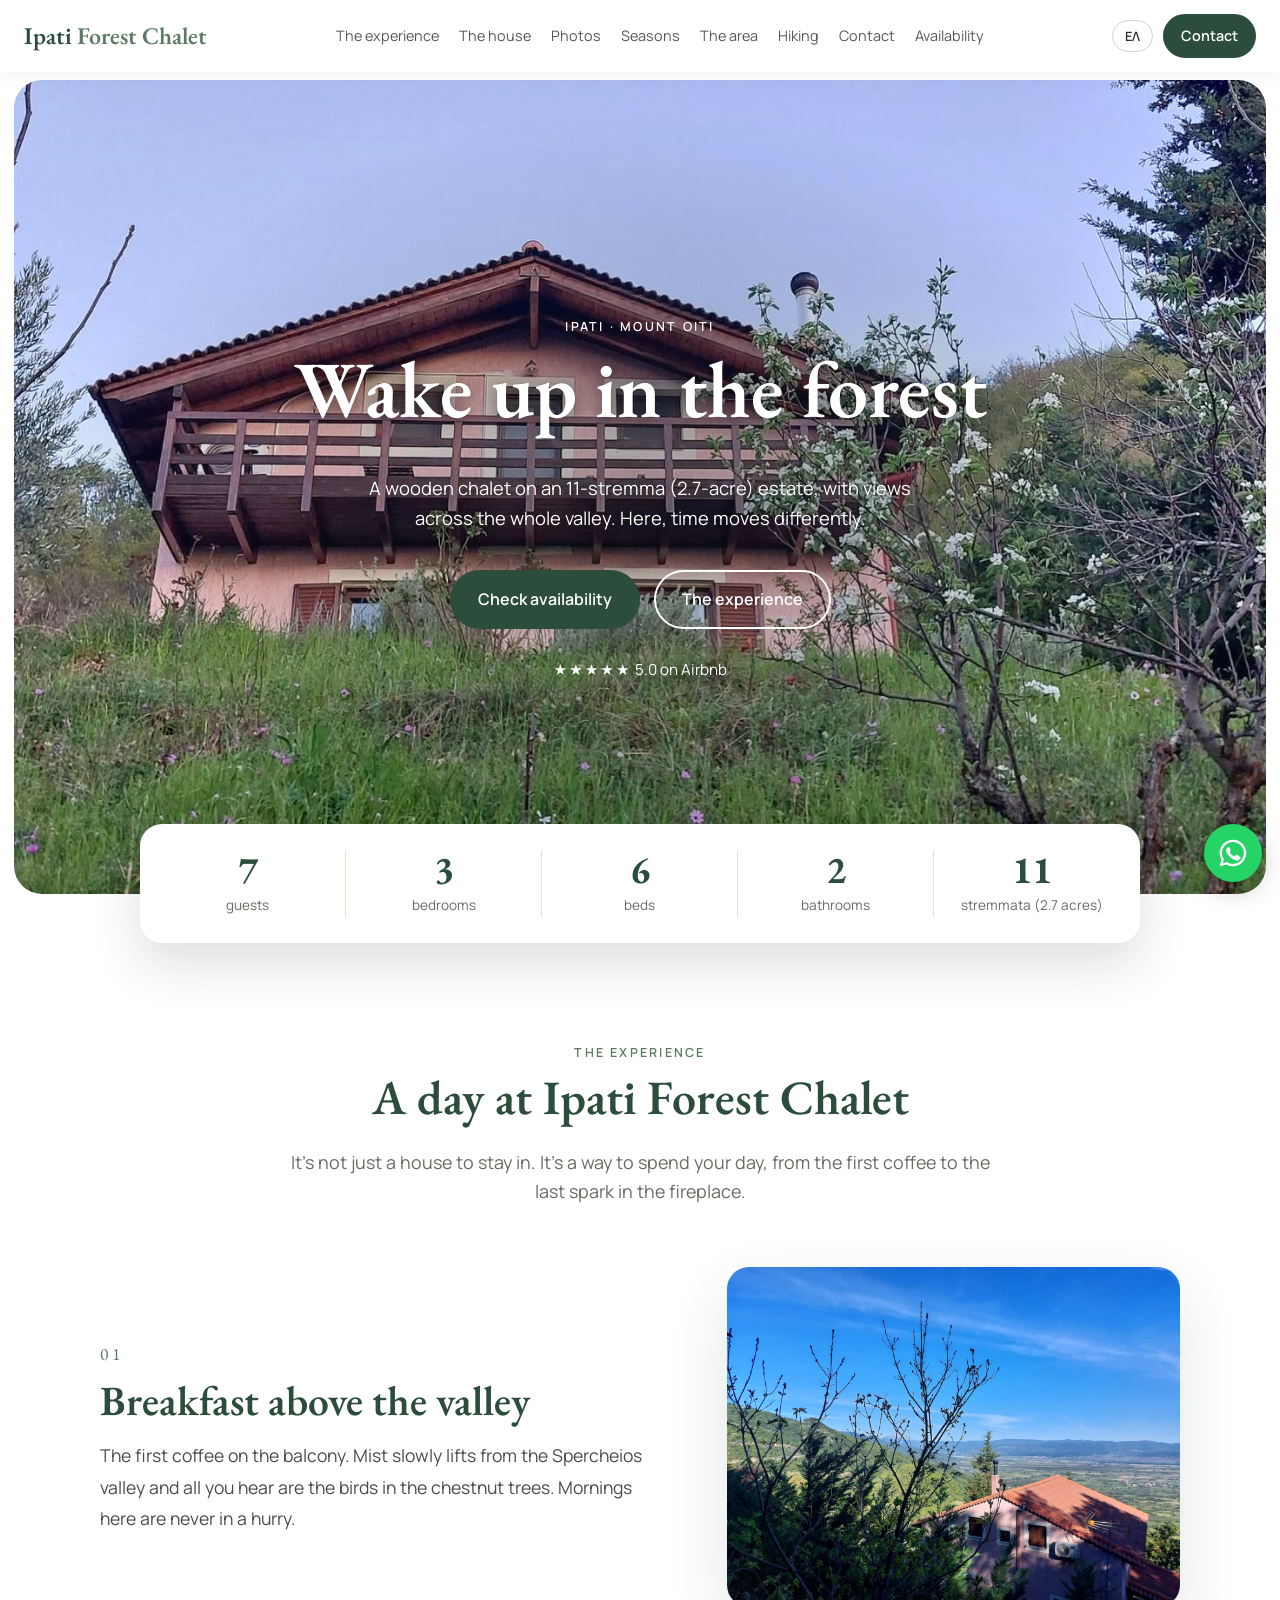
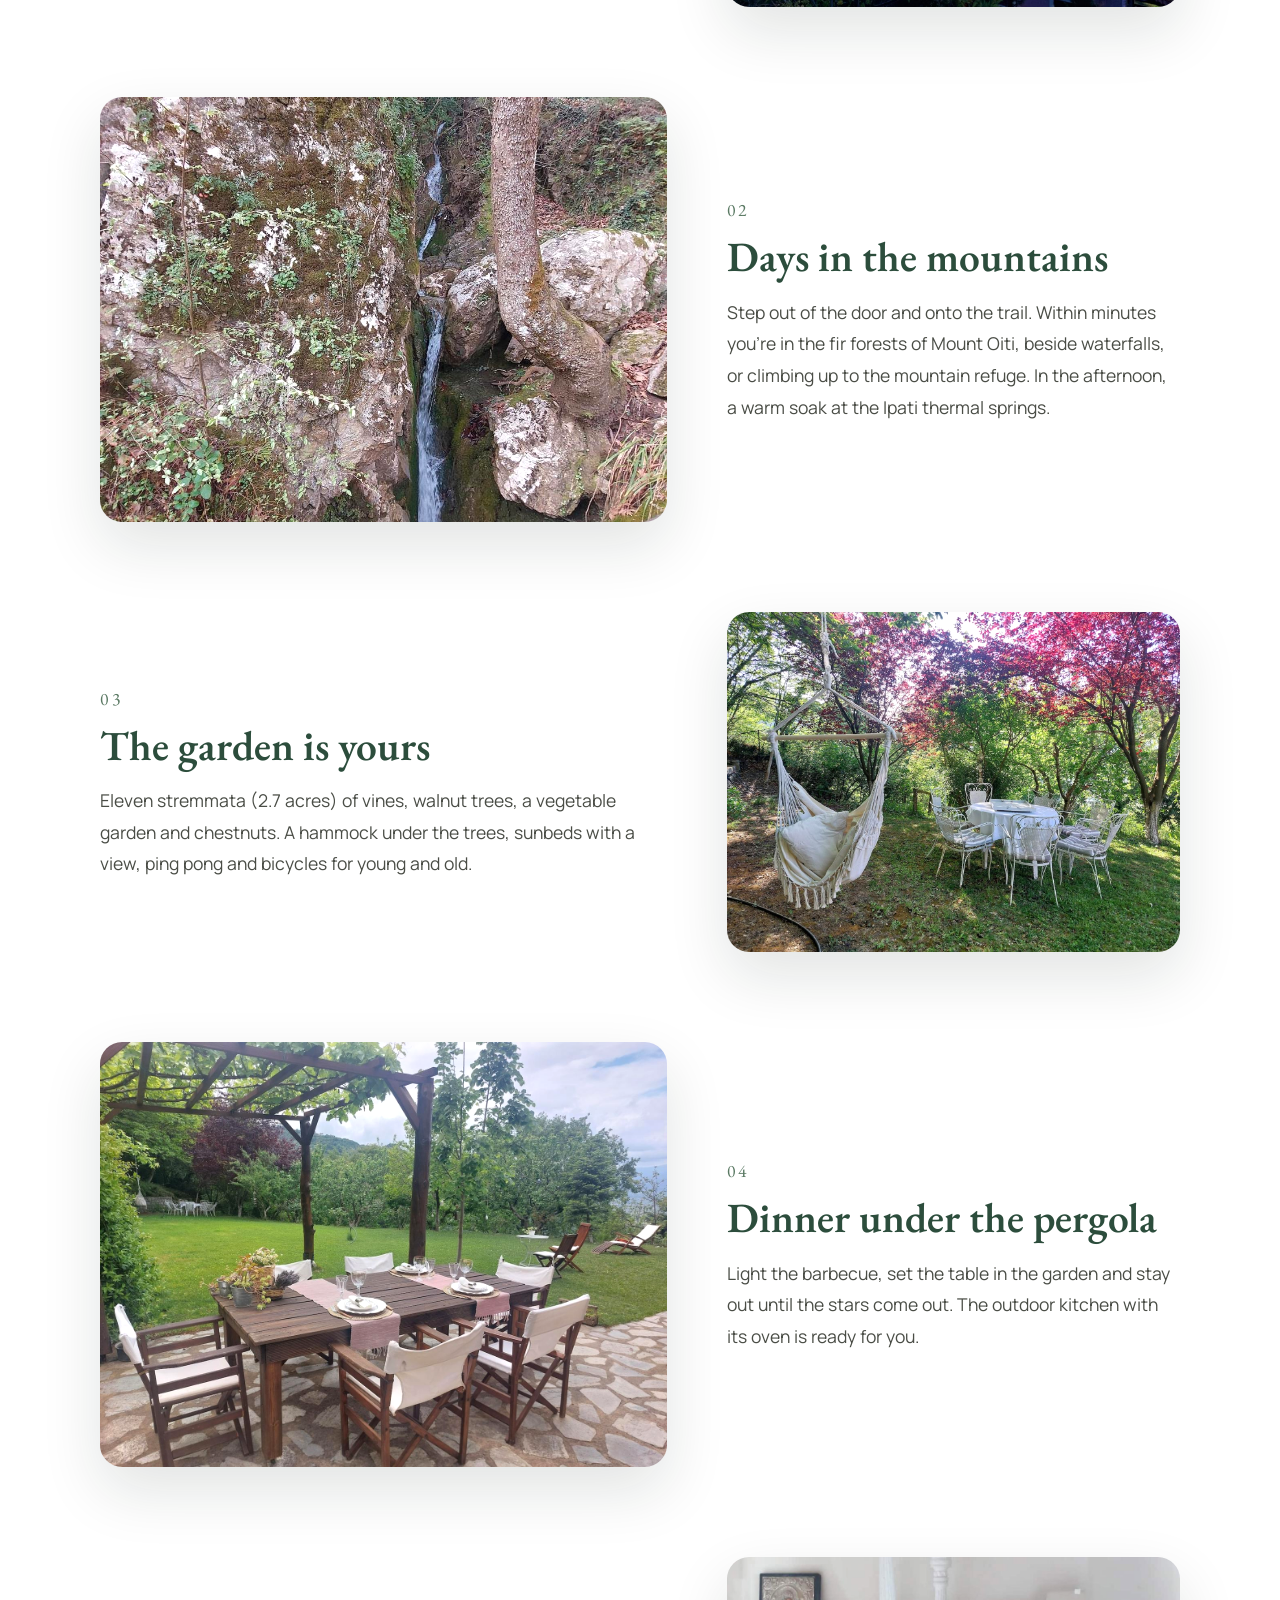
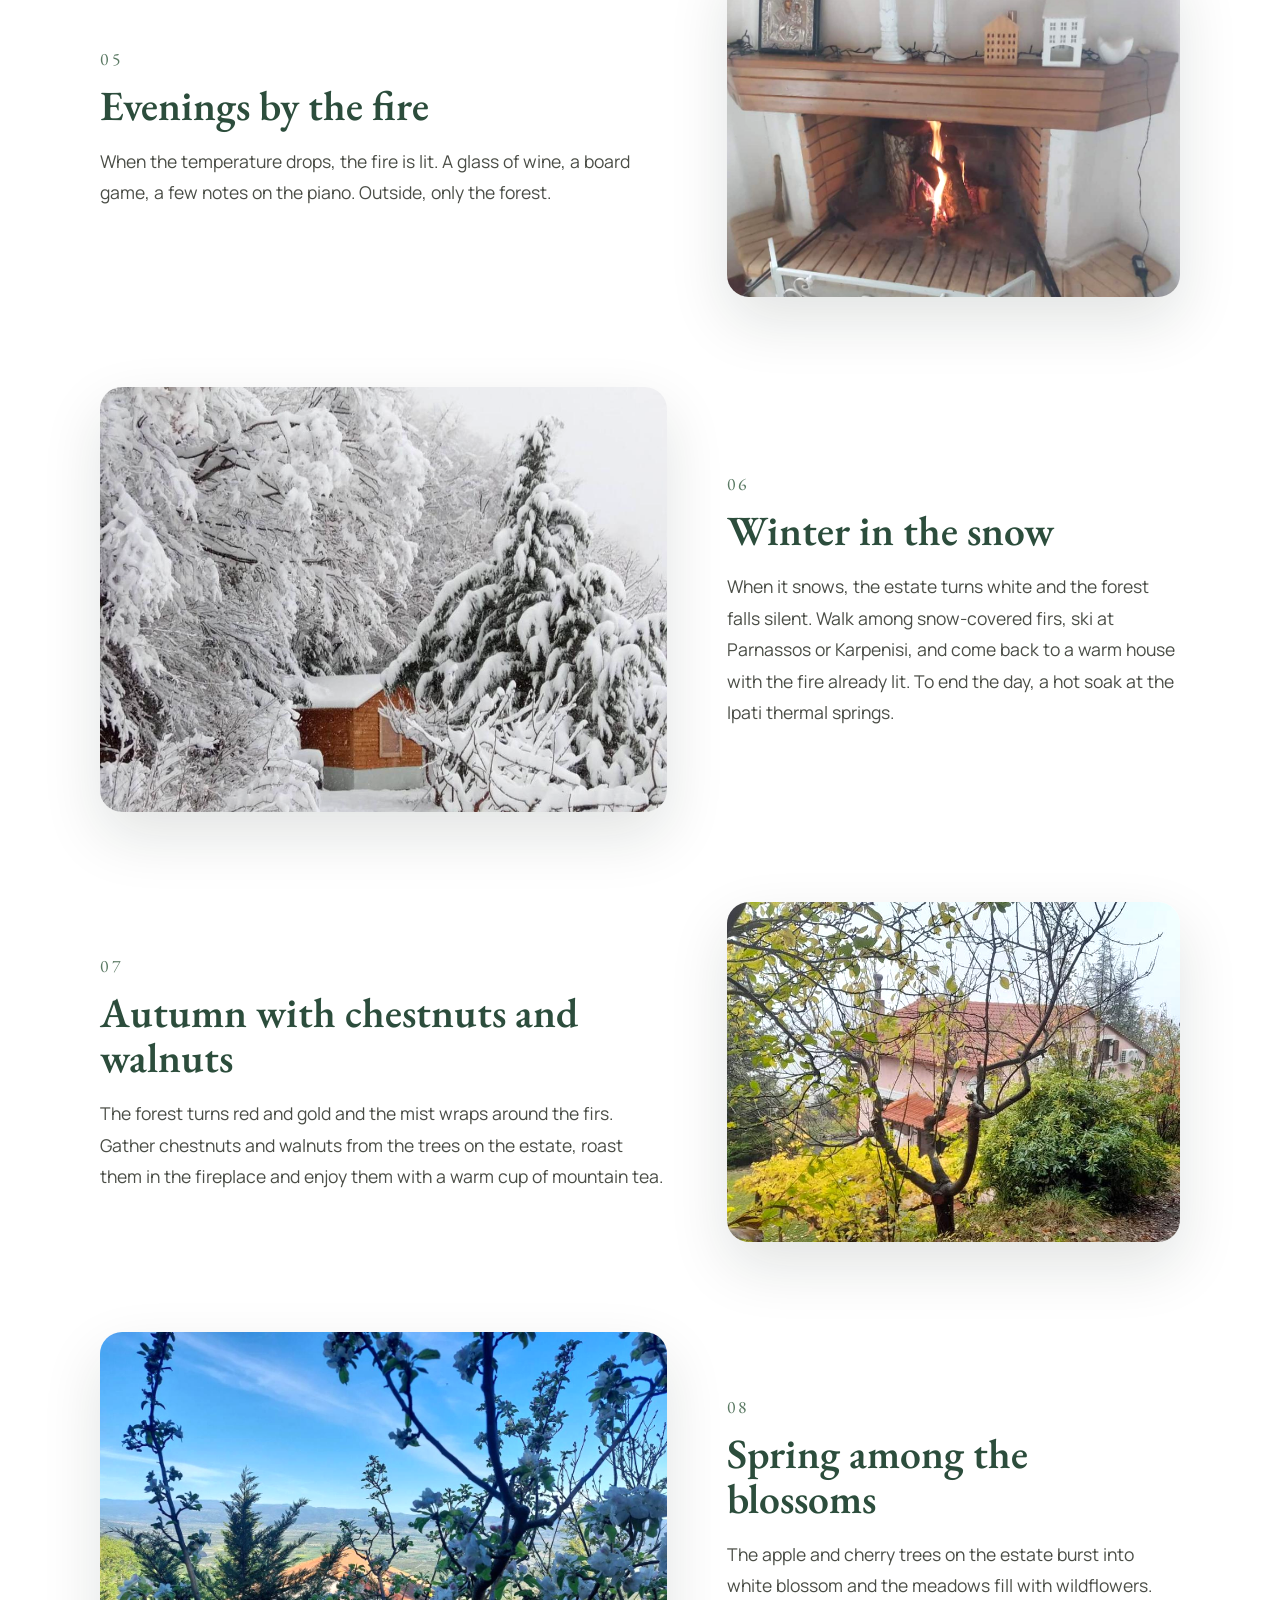
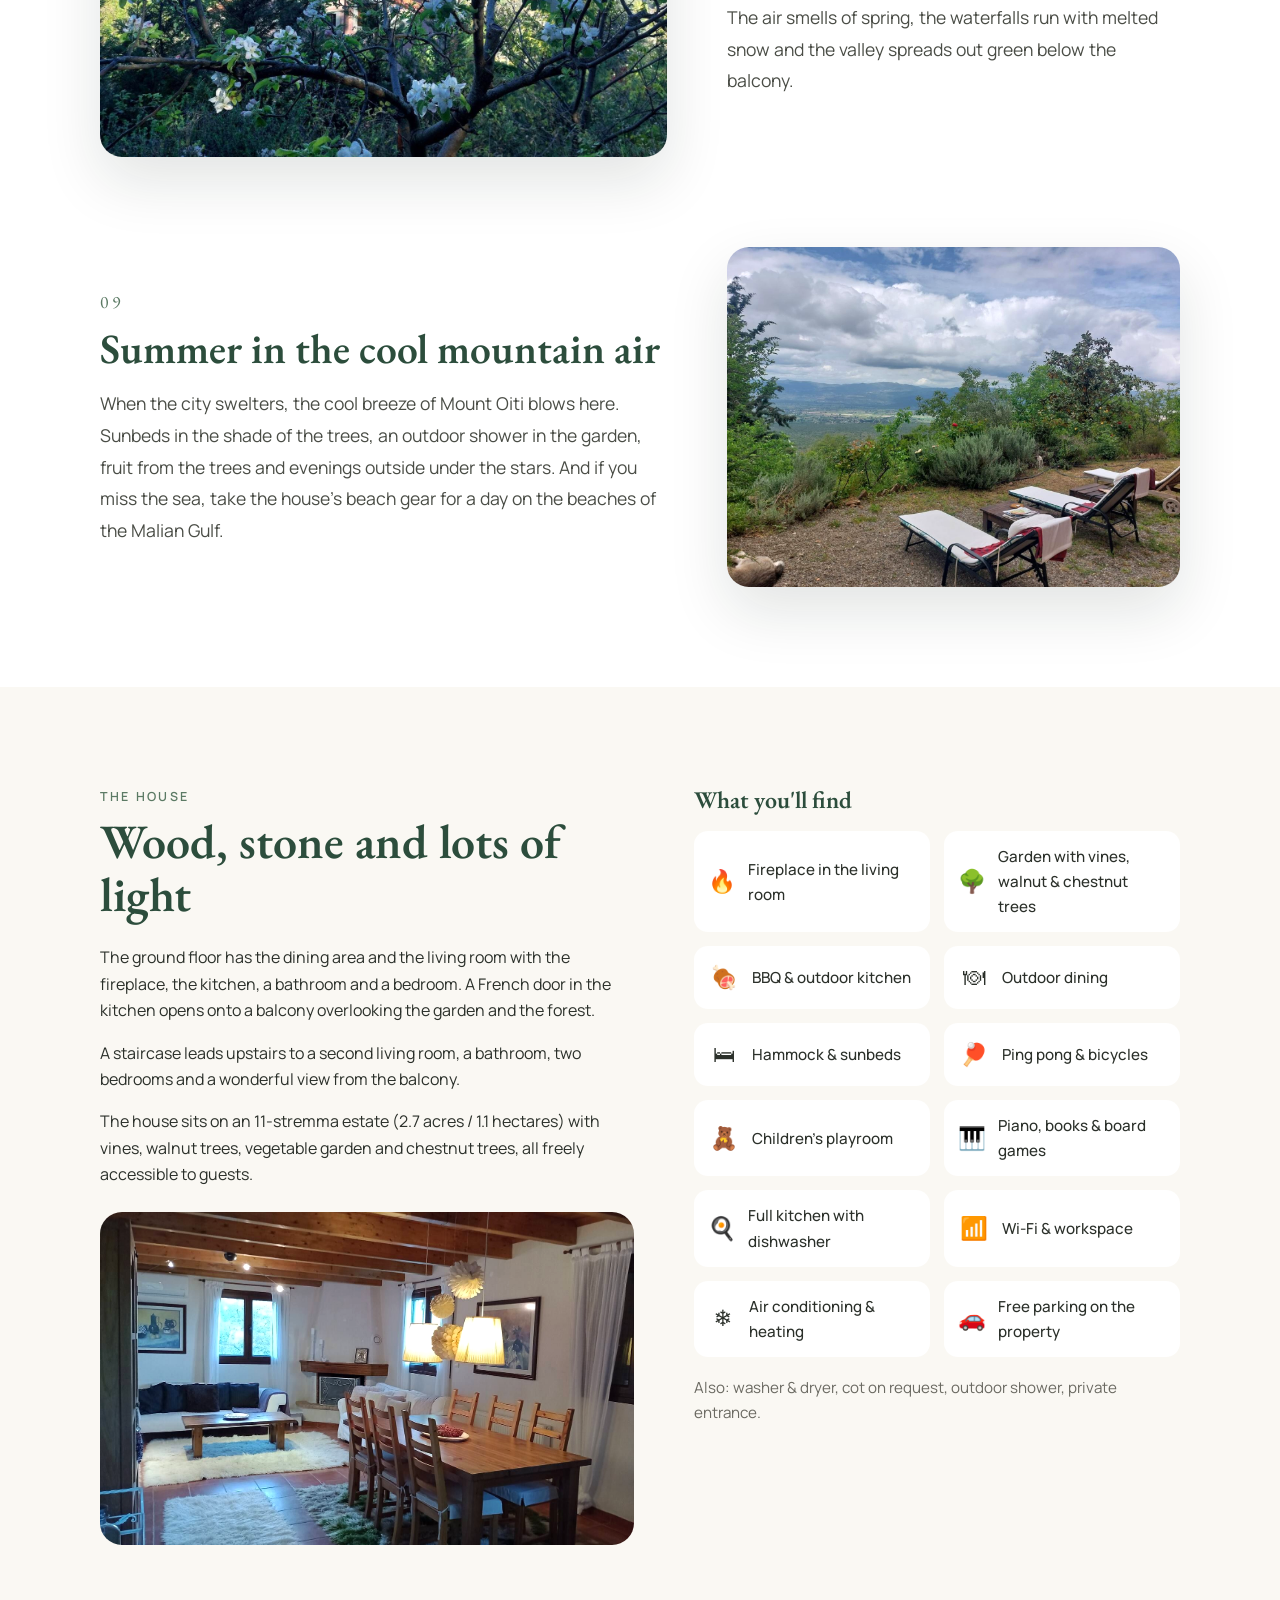
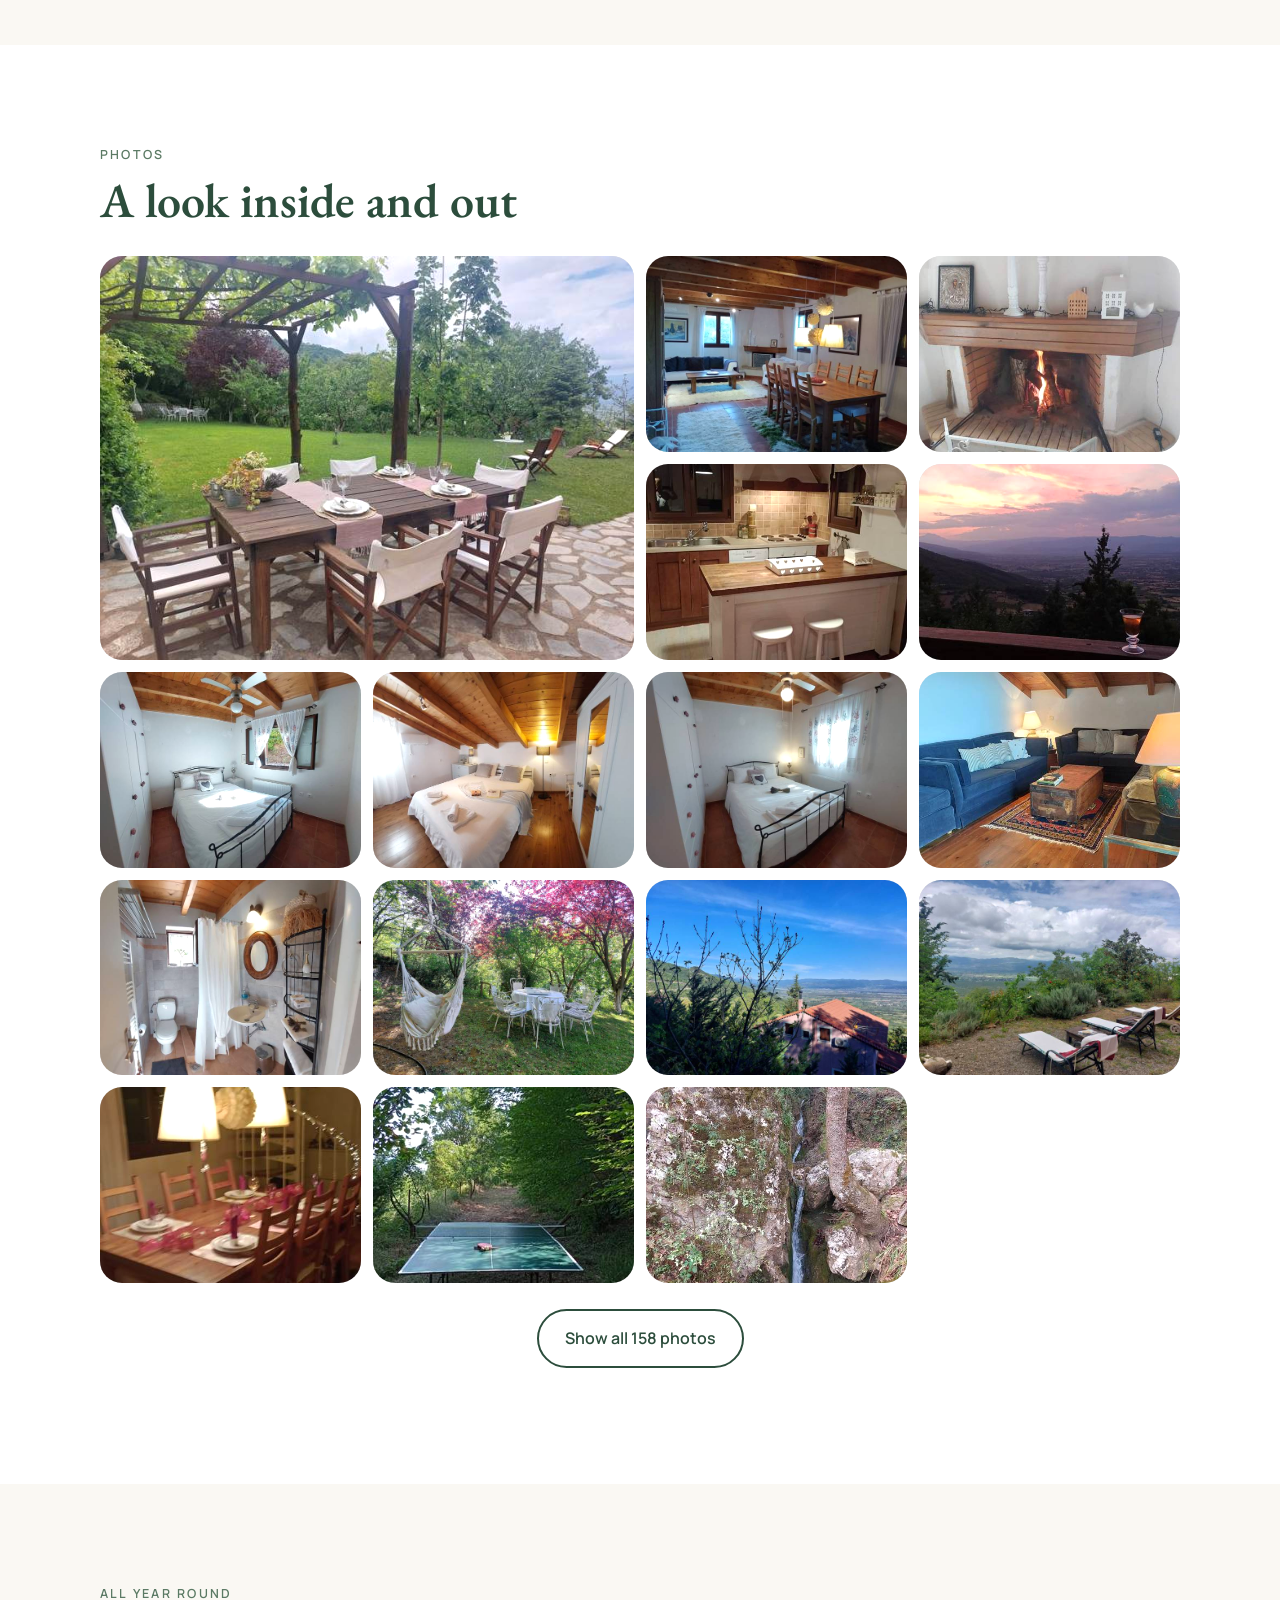
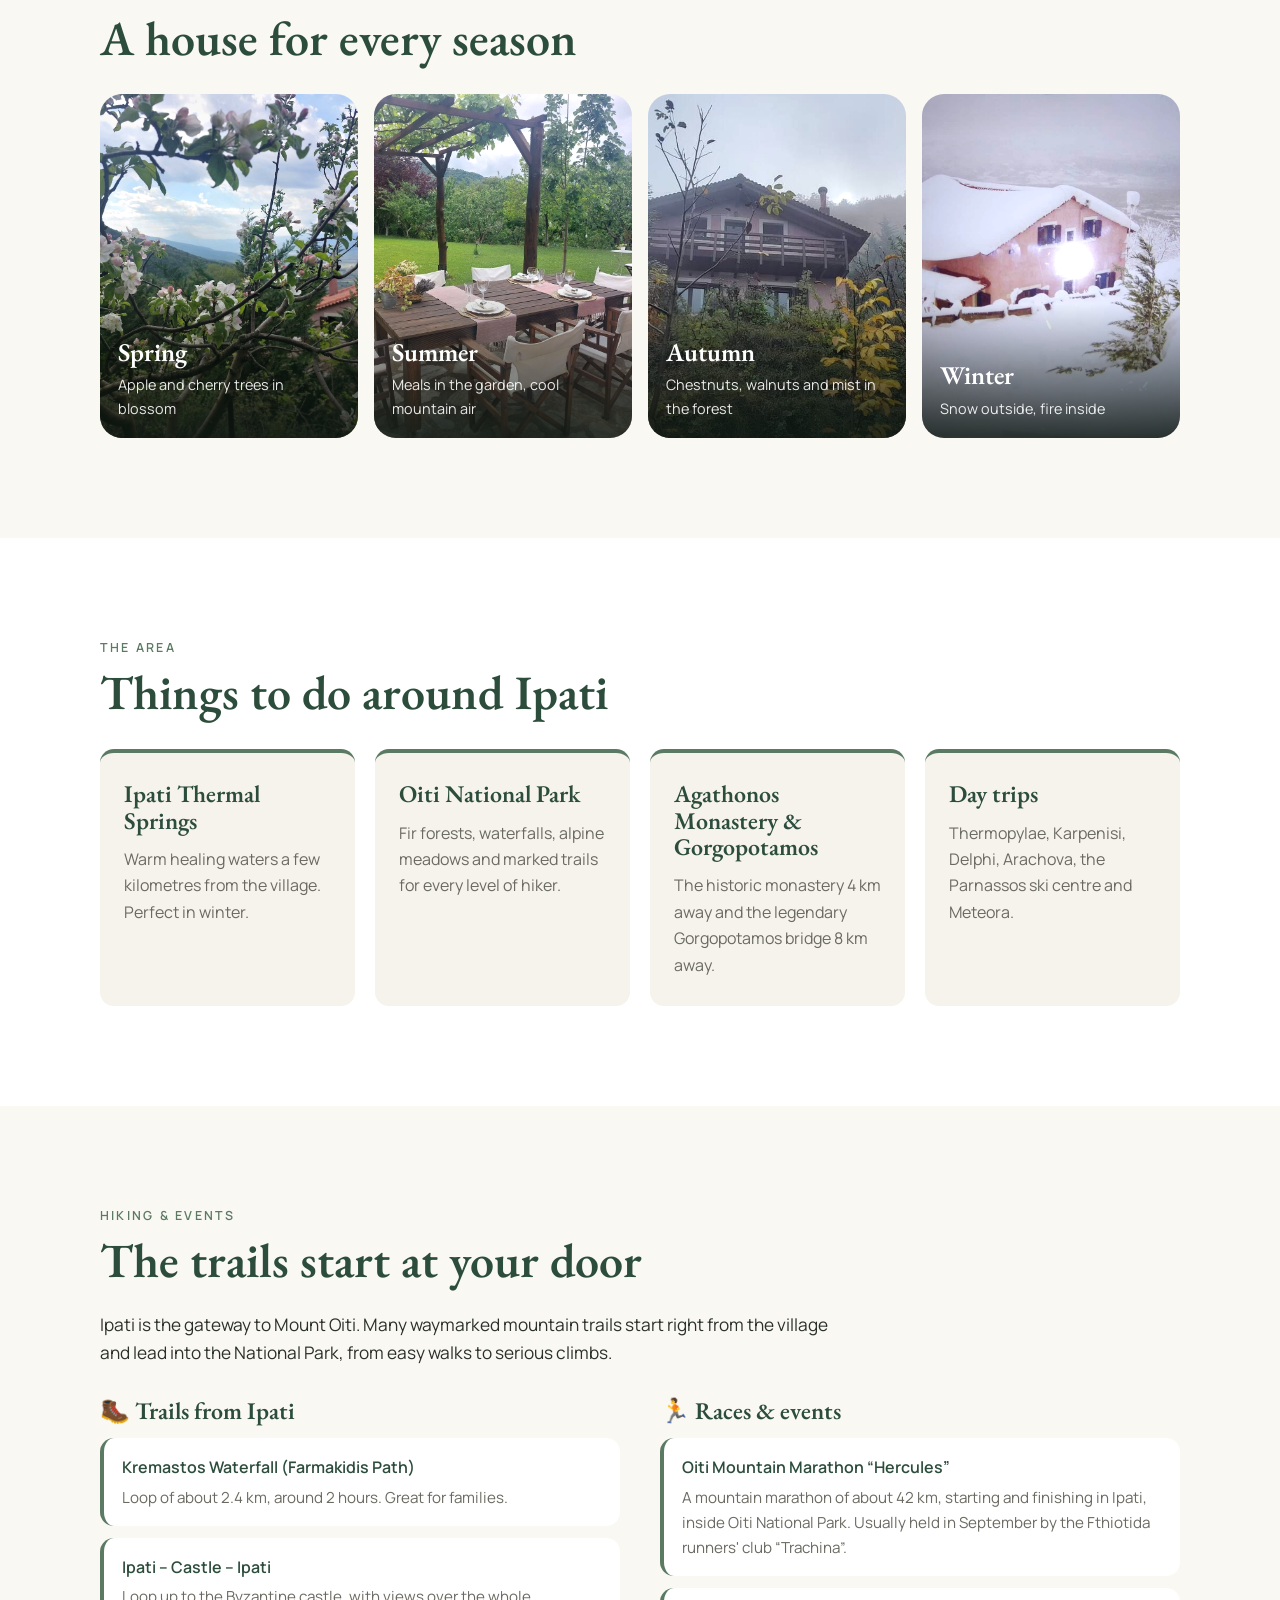
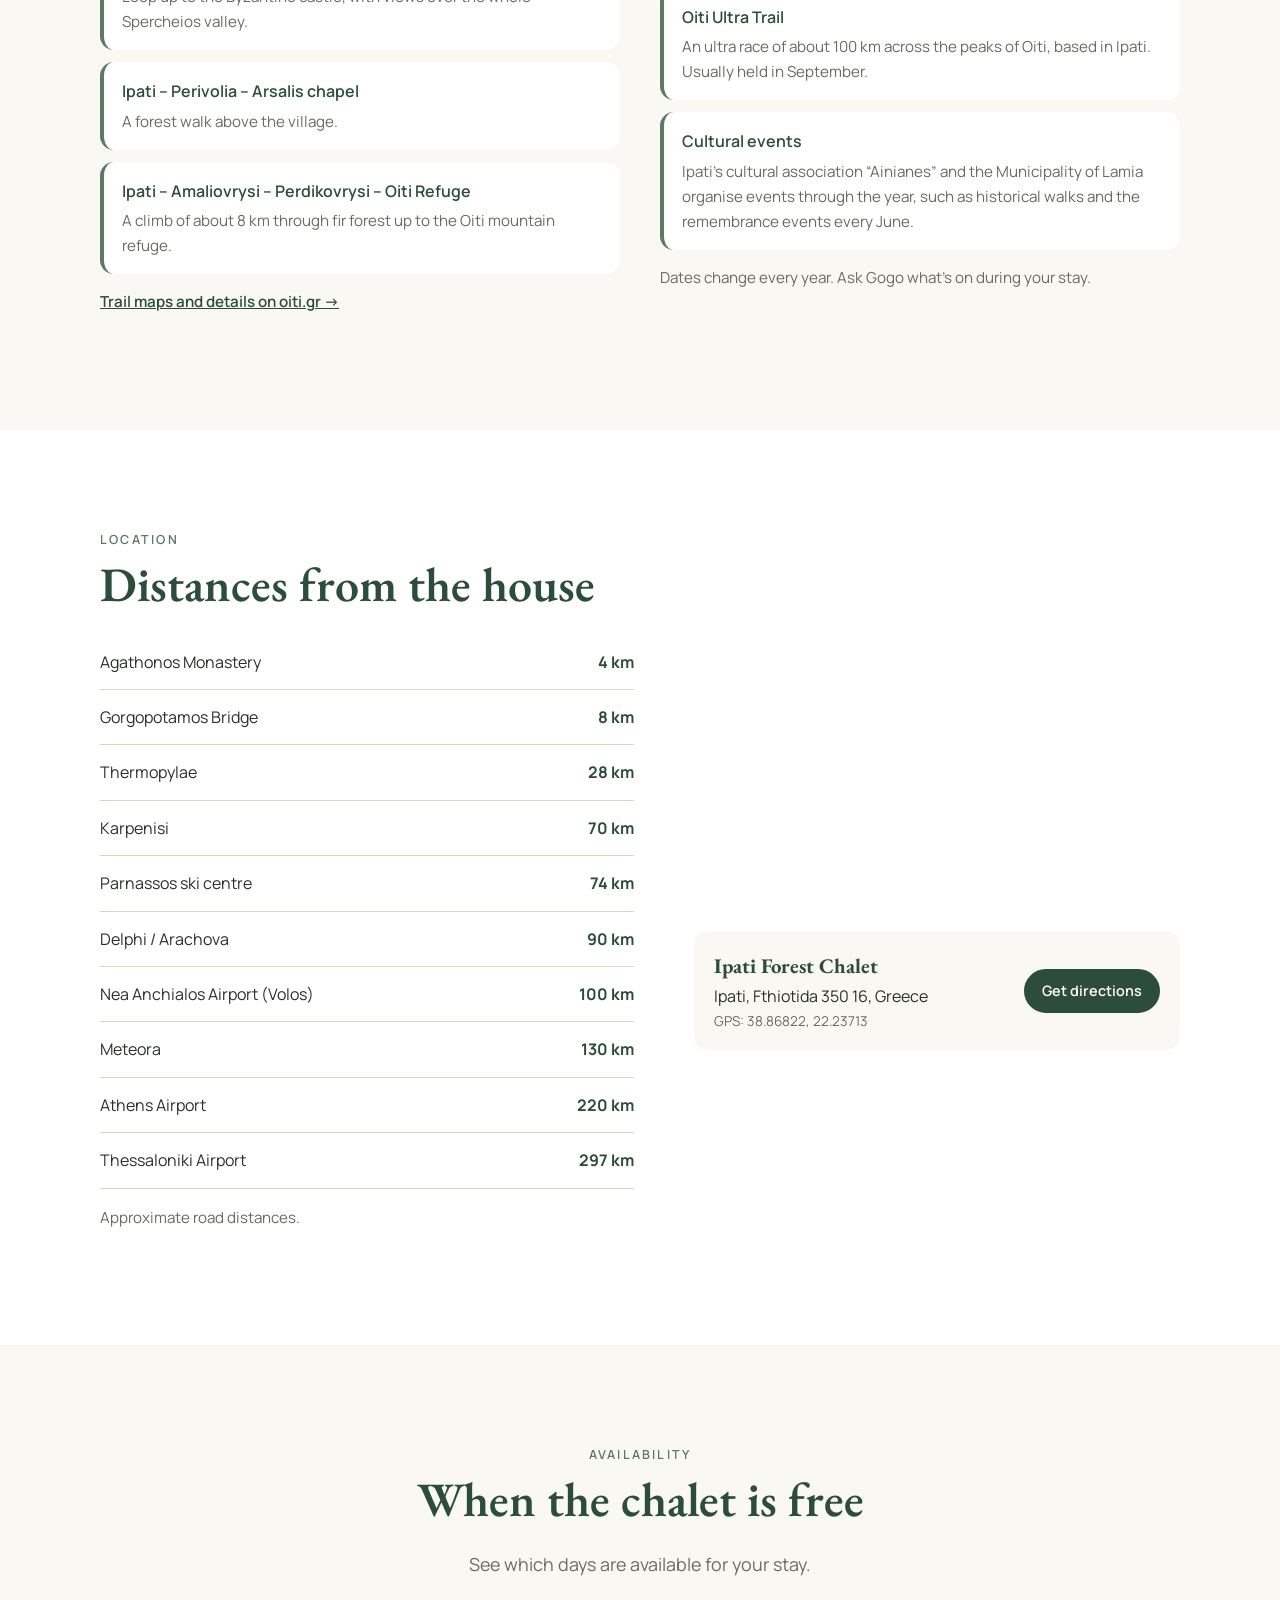
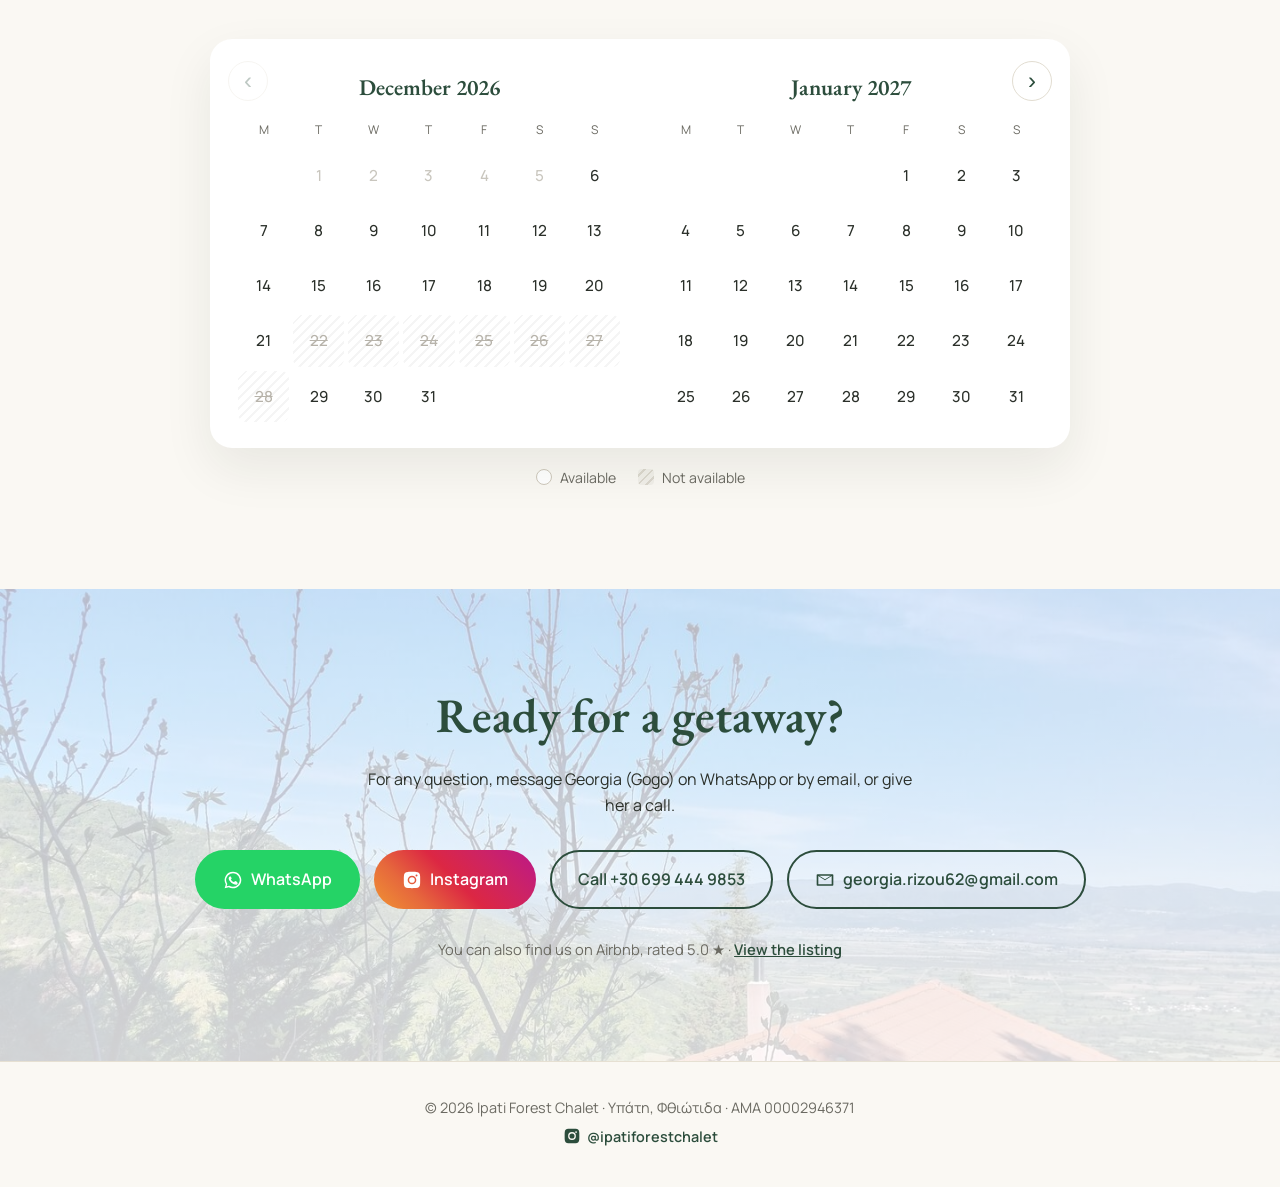
==== commit 3d39d5d7: "Add email contact button Co-Authored-By: Claude Opus 5.5 <noreply@anthropic.com> Claude-Session: htt" ====
--- a/index.html
+++ b/index.html
@@ -14,7 +14,7 @@
   <link rel="preconnect" href="https://fonts.googleapis.com">
   <link rel="preconnect" href="https://fonts.gstatic.com" crossorigin>
   <link href="https://fonts.googleapis.com/css2?family=EB+Garamond:wght@500;600&family=Manrope:wght@400;500;600&display=swap" rel="stylesheet">
-  <link rel="stylesheet" href="css/style.css?v=20261121o">
+  <link rel="stylesheet" href="css/style.css?v=20261121p">
   <link rel="icon" href="data:image/svg+xml,<svg xmlns='http://www.w3.org/2000/svg' viewBox='0 0 32 32'><path d='M16 3 4 26h24z' fill='%232f4a3a'/><path d='M16 11 10 24h12z' fill='%23c9a46a'/></svg>">
 </head>
 <body>
@@ -301,12 +301,12 @@
   <div class="book-bg"></div>
   <div class="wrap center">
     <h2 data-i18n="contact.title">Έτοιμοι για απόδραση;</h2>
-    <p data-i18n="contact.lead">Για οποιαδήποτε ερώτηση, στείλτε μήνυμα στη Γεωργία (Γωγώ) στο WhatsApp ή πάρτε τηλέφωνο.</p>
+    <p data-i18n="contact.lead">Για οποιαδήποτε ερώτηση, στείλτε μήνυμα στη Γεωργία (Γωγώ) στο WhatsApp ή με email, ή πάρτε τηλέφωνο.</p>
     <div class="hero-cta">
       <a class="btn btn-whatsapp contact-whatsapp" href="#" target="_blank" rel="noopener"><svg viewBox="0 0 24 24" aria-hidden="true"><path fill="currentColor" d="M12 2a10 10 0 0 0-8.6 15.1L2 22l5-1.3A10 10 0 1 0 12 2Zm0 18.2c-1.5 0-3-.4-4.3-1.2l-.3-.2-3 .8.8-2.9-.2-.3A8.2 8.2 0 1 1 12 20.2Zm4.5-6.1c-.2-.1-1.5-.7-1.7-.8-.2-.1-.4-.1-.6.1l-.8 1c-.1.2-.3.2-.5.1a6.7 6.7 0 0 1-3.3-2.9c-.2-.4.2-.4.7-1.3.1-.2 0-.3 0-.4l-.8-1.8c-.2-.5-.4-.4-.6-.4h-.5a1 1 0 0 0-.7.3 3 3 0 0 0-.9 2.2 5.2 5.2 0 0 0 1.1 2.7 11.9 11.9 0 0 0 4.6 4c1.7.7 2.4.8 3.2.7.5-.1 1.5-.6 1.8-1.2.2-.6.2-1.1.1-1.2l-.5-.2Z"/></svg><span>WhatsApp</span></a>
       <a class="btn btn-instagram instagram-link" href="#" target="_blank" rel="noopener"><svg viewBox="0 0 24 24" aria-hidden="true"><path fill="currentColor" d="M12 2.2c3.2 0 3.6 0 4.8.1 3.3.1 4.8 1.7 4.9 4.9.1 1.3.1 1.6.1 4.8s0 3.6-.1 4.8c-.1 3.2-1.7 4.8-4.9 4.9-1.3.1-1.6.1-4.8.1s-3.6 0-4.8-.1c-3.3-.1-4.8-1.7-4.9-4.9C2.2 15.6 2.2 15.2 2.2 12s0-3.6.1-4.8C2.4 3.9 3.9 2.4 7.2 2.3 8.4 2.2 8.8 2.2 12 2.2Zm0 4.6a5.2 5.2 0 1 0 0 10.4 5.2 5.2 0 0 0 0-10.4Zm0 8.6a3.4 3.4 0 1 1 0-6.8 3.4 3.4 0 0 1 0 6.8Zm5.4-9.9a1.2 1.2 0 1 0 0 2.4 1.2 1.2 0 0 0 0-2.4Z"/></svg><span>Instagram</span></a>
       <a class="btn btn-ghost contact-phone" href="#"><span data-i18n="cta.call">Τηλέφωνο</span> <span class="phone-num"></span></a>
-      <a class="btn btn-ghost contact-email" href="#" data-i18n="cta.email">Email</a>
+      <a class="btn btn-ghost contact-email" href="#"><svg viewBox="0 0 24 24" aria-hidden="true"><path fill="currentColor" d="M3 5h18a1 1 0 0 1 1 1v12a1 1 0 0 1-1 1H3a1 1 0 0 1-1-1V6a1 1 0 0 1 1-1Zm9 7.2L4 7.3V17h16V7.3l-8 4.9ZM5.1 7l6.9 4.2L18.9 7H5.1Z"/></svg><span class="email-addr"></span></a>
     </div>
     <p class="also-airbnb"><span data-i18n="contact.alsoAirbnb">Θα μας βρείτε και στο Airbnb, με βαθμολογία 5,0 ★</span> · <a class="airbnb-link" href="#" target="_blank" rel="noopener" data-i18n="contact.viewAirbnb">Δείτε την αγγελία</a></p>
   </div>
@@ -326,8 +326,8 @@
   <button class="lb-btn lb-next" type="button" aria-label="Επόμενη">›</button>
 </div>
 
-<script src="js/config.js?v=20261121o"></script>
-<script src="js/main.js?v=20261121o"></script>
-<script src="js/calendar.js?v=20261121o"></script>
+<script src="js/config.js?v=20261121p"></script>
+<script src="js/main.js?v=20261121p"></script>
+<script src="js/calendar.js?v=20261121p"></script>
 </body>
 </html>
--- a/css/style.css
+++ b/css/style.css
@@ -375,3 +375,7 @@
 .rating-link:hover span:last-child { text-decoration: underline; }
 .book .also-airbnb { margin: 28px auto 0; font-size: .92rem; color: var(--muted); }
 .also-airbnb a { color: var(--forest); font-weight: 600; }
+
+.contact-email { display: inline-flex; align-items: center; gap: 8px; text-transform: none; }
+.contact-email svg { width: 20px; height: 20px; }
+@media (max-width: 560px) { .contact-email { font-size: .92rem; padding-left: 18px; padding-right: 18px; } }
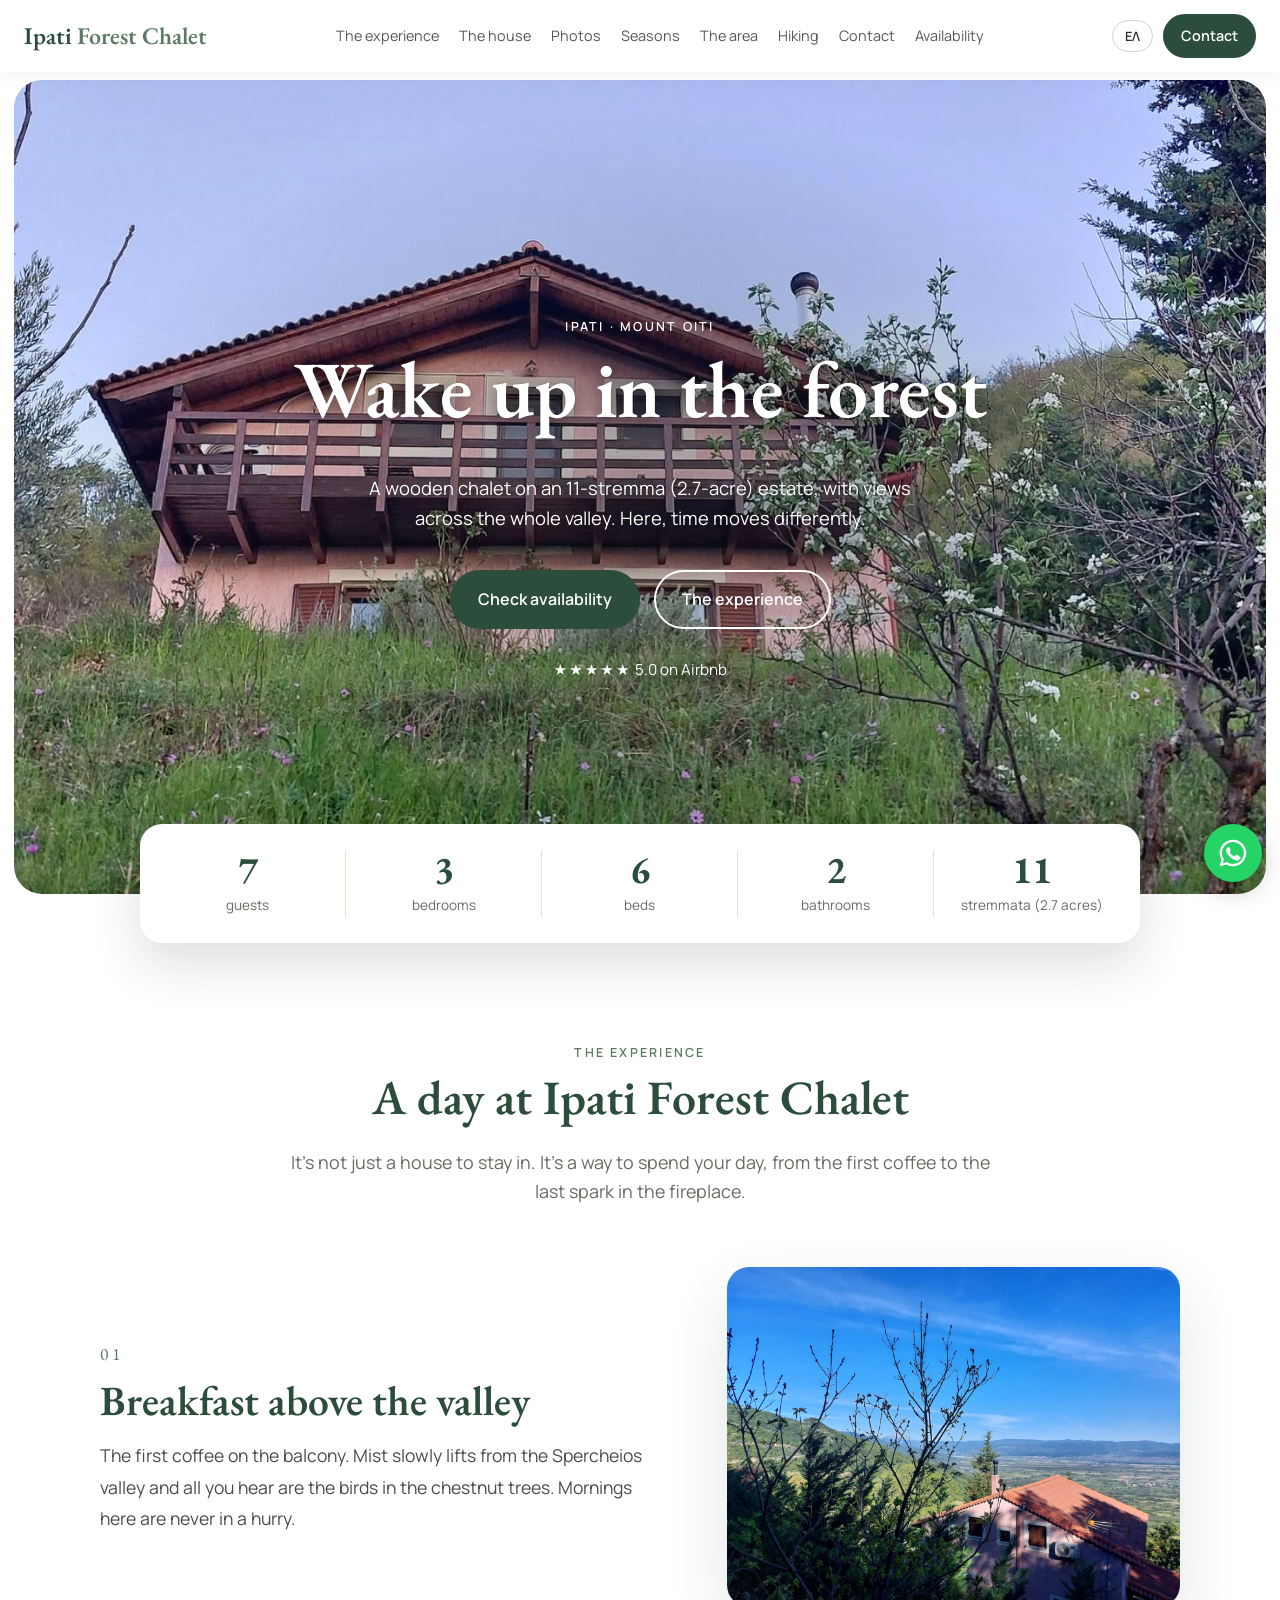
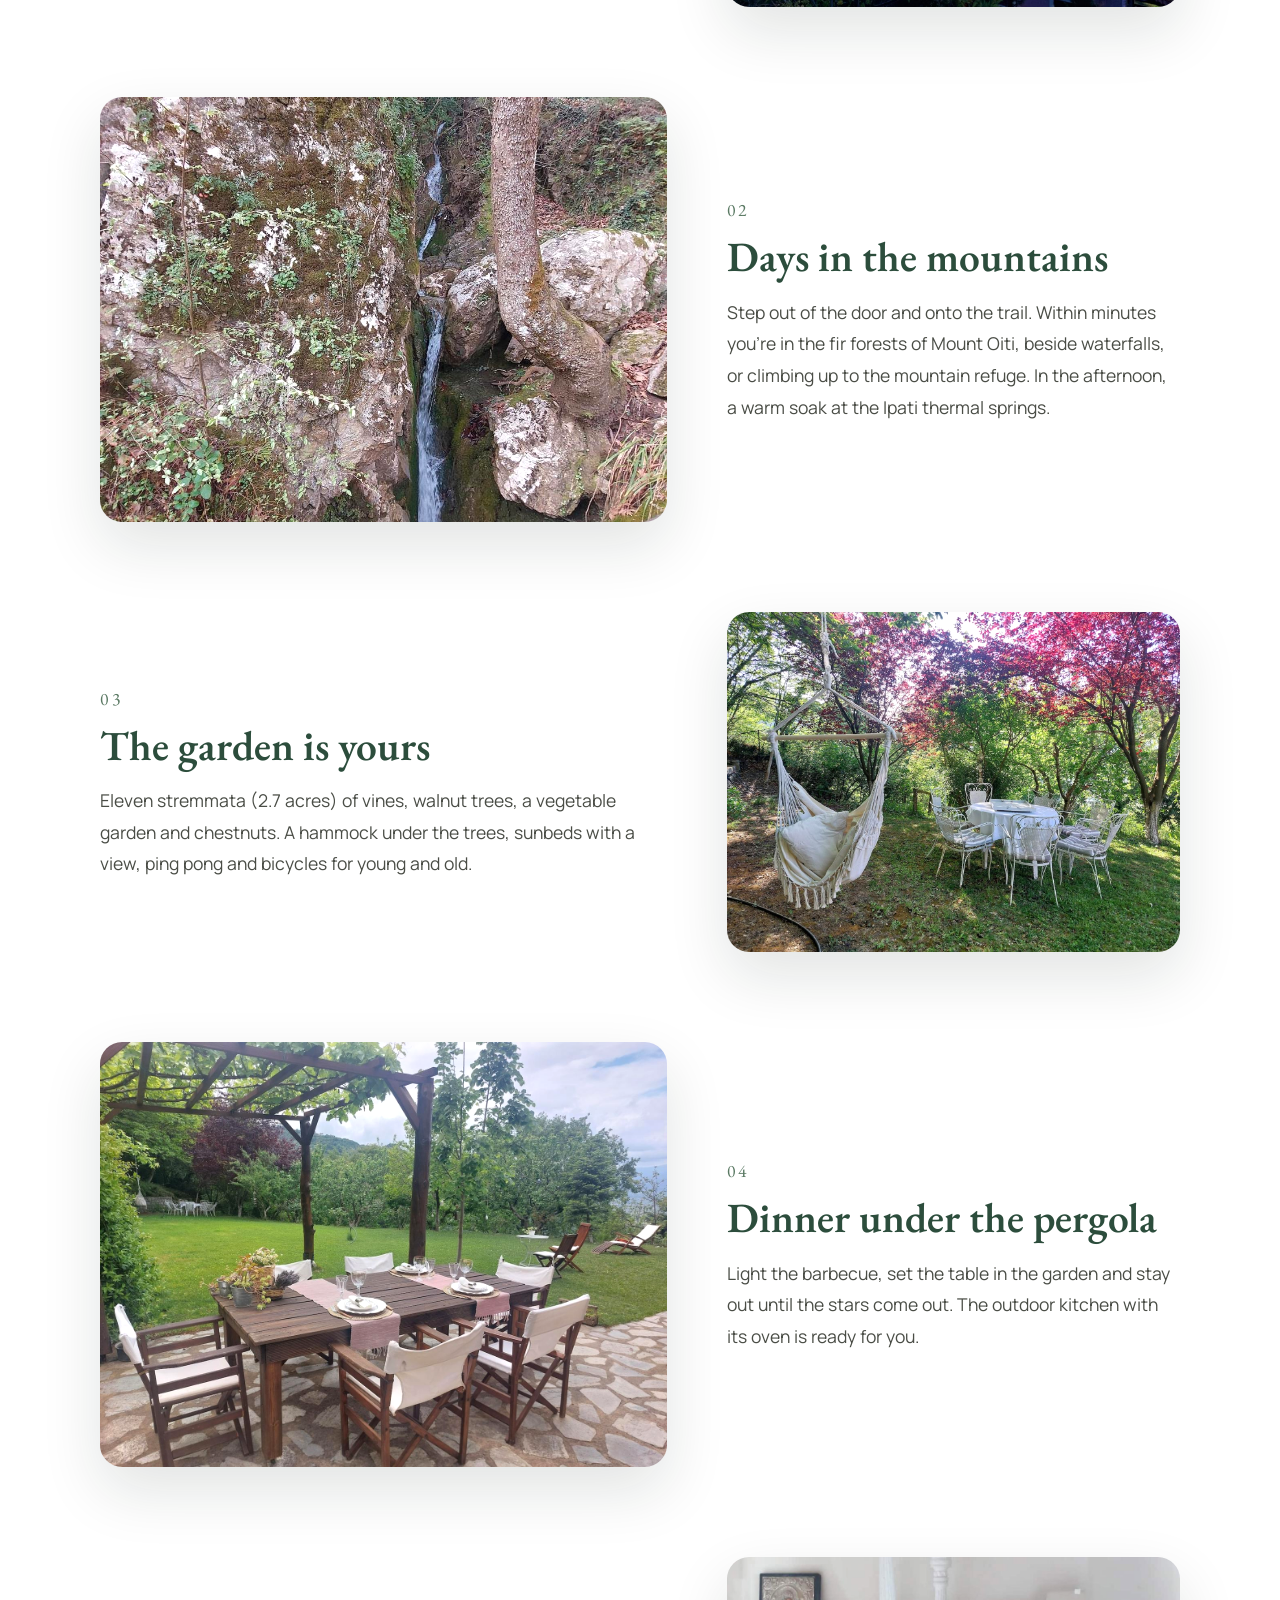
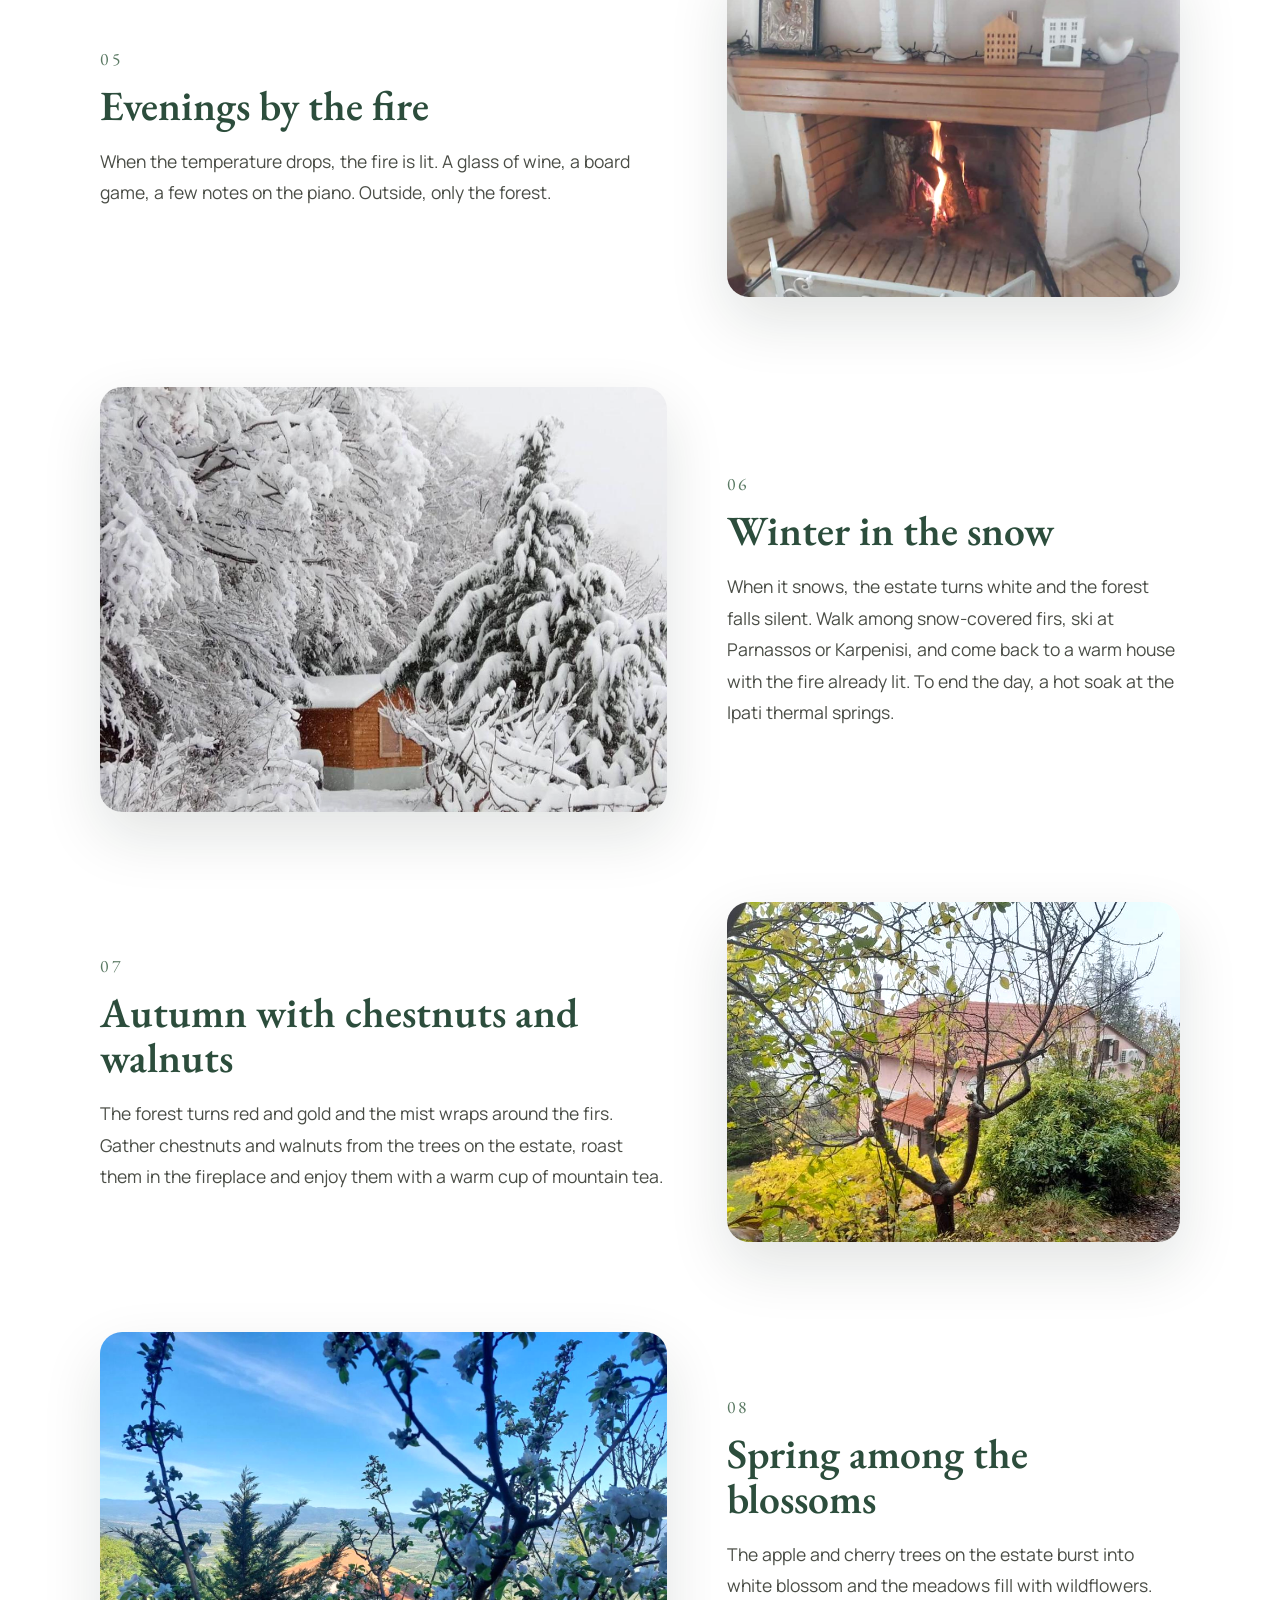
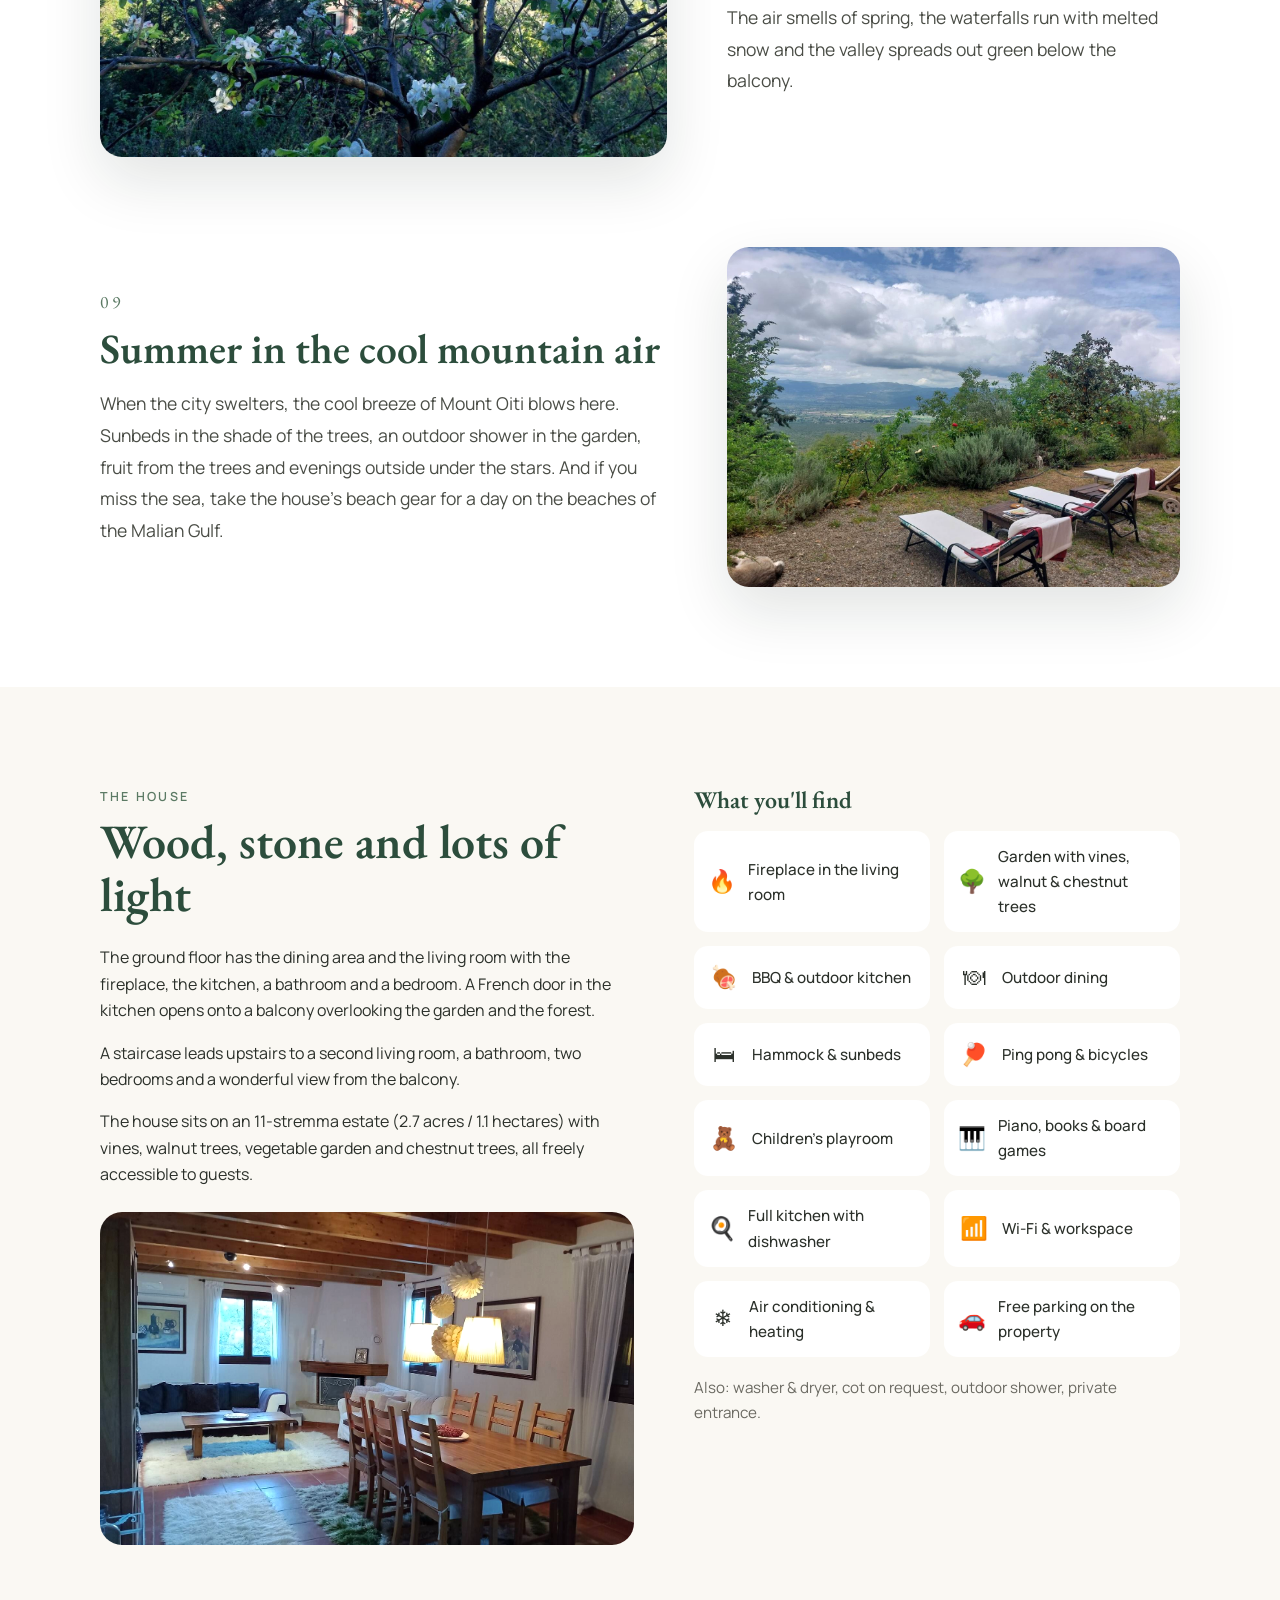
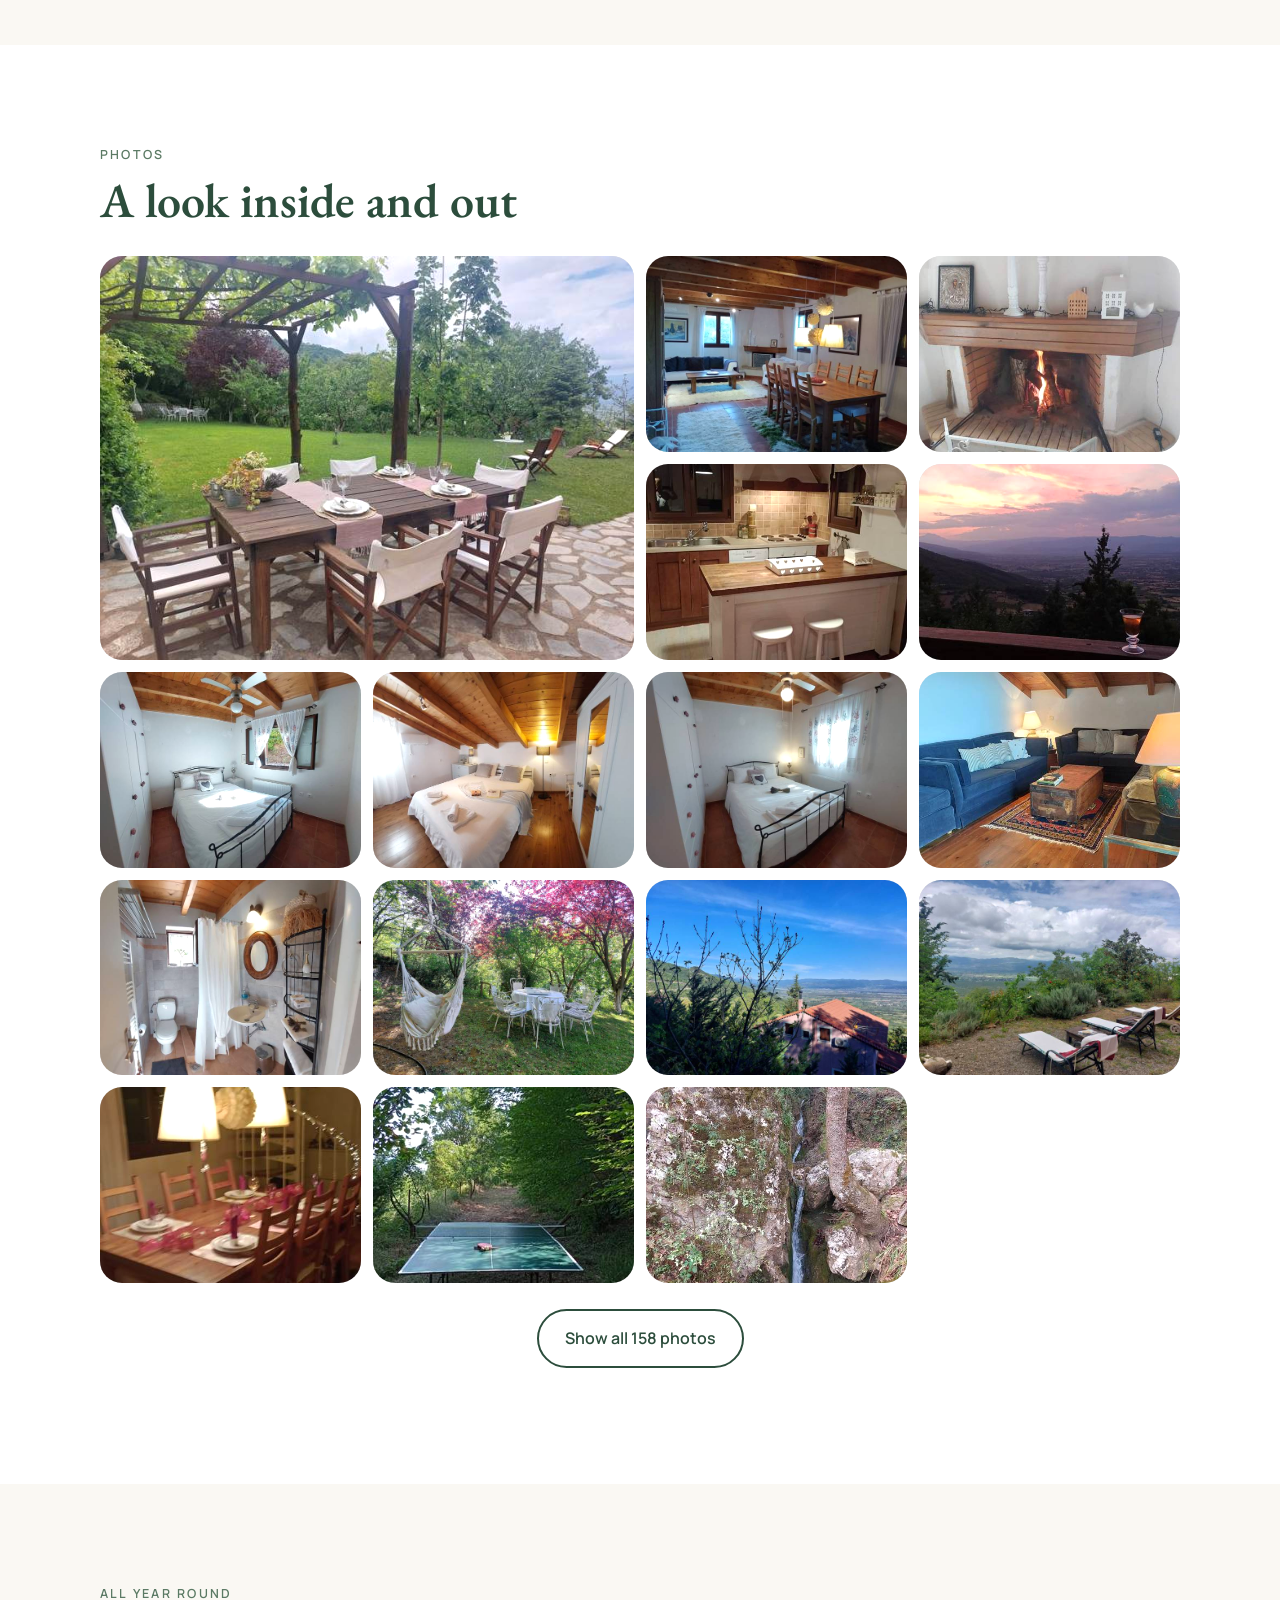
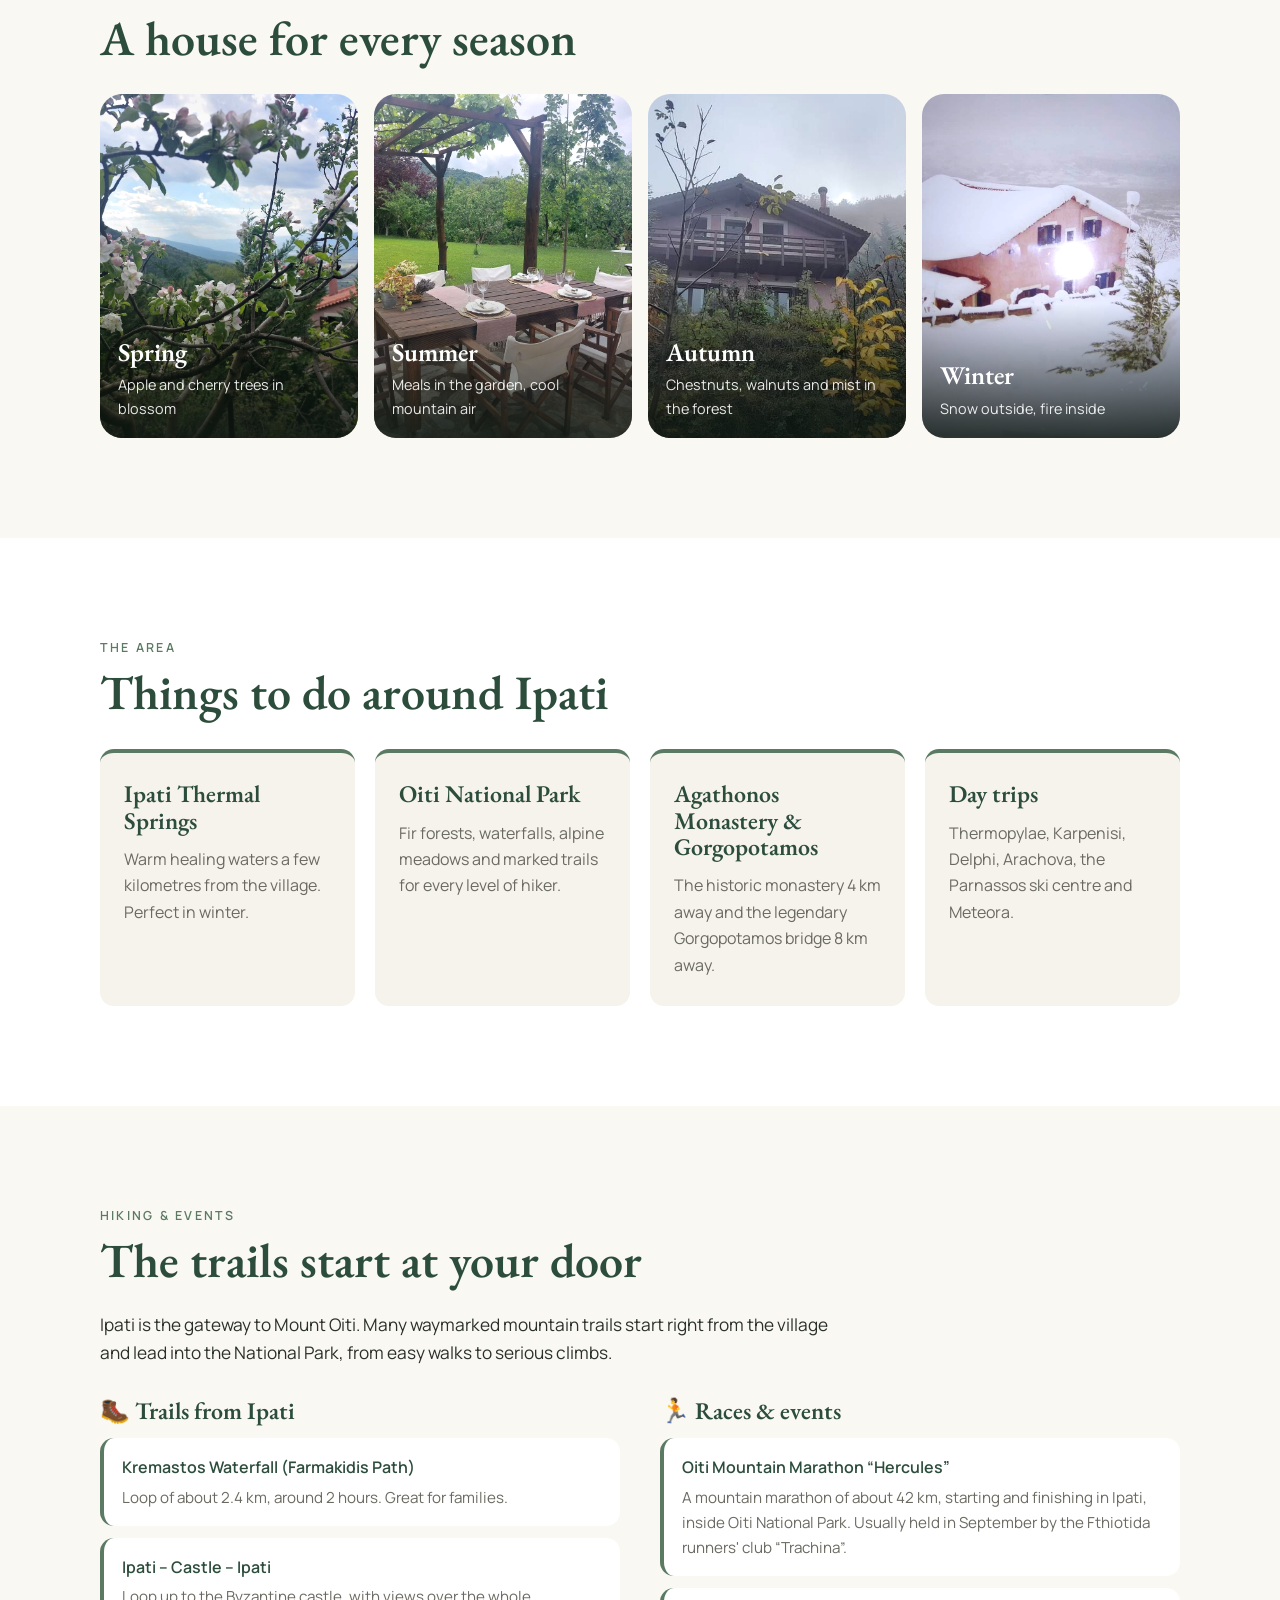
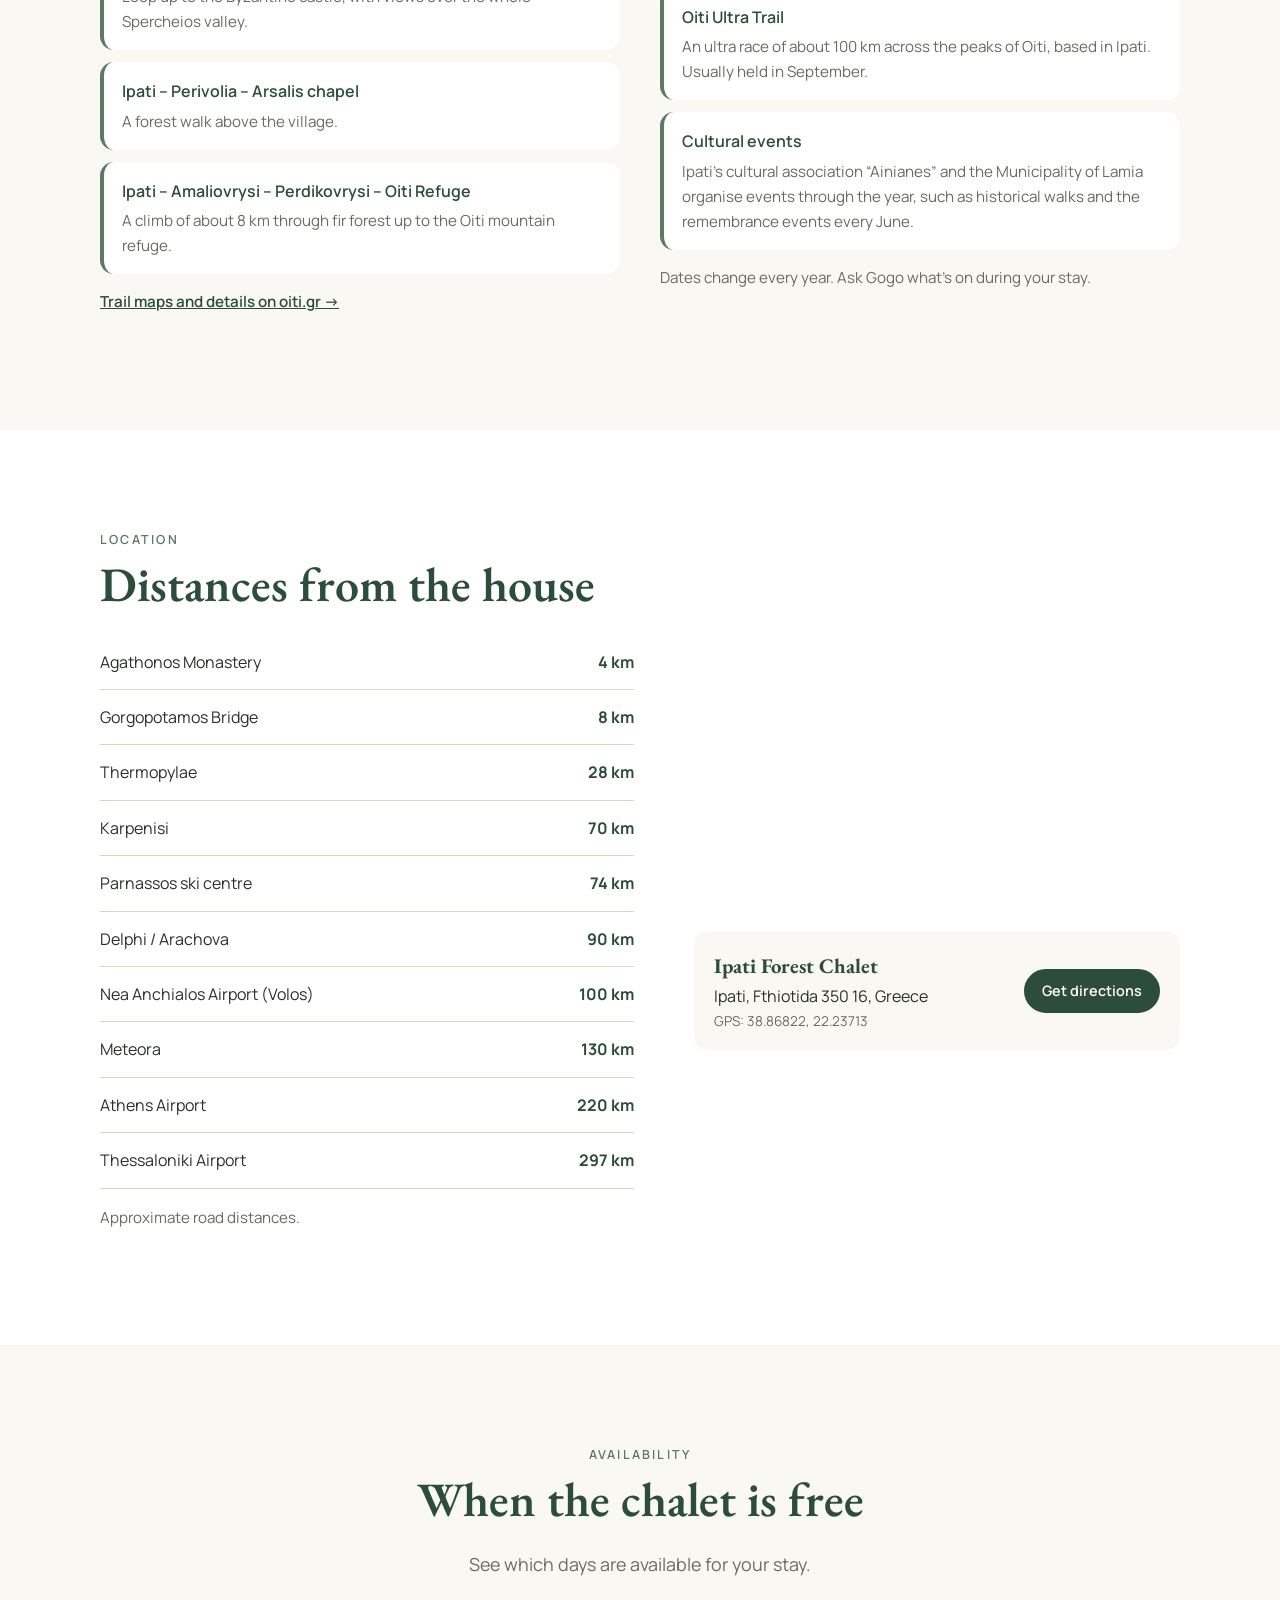
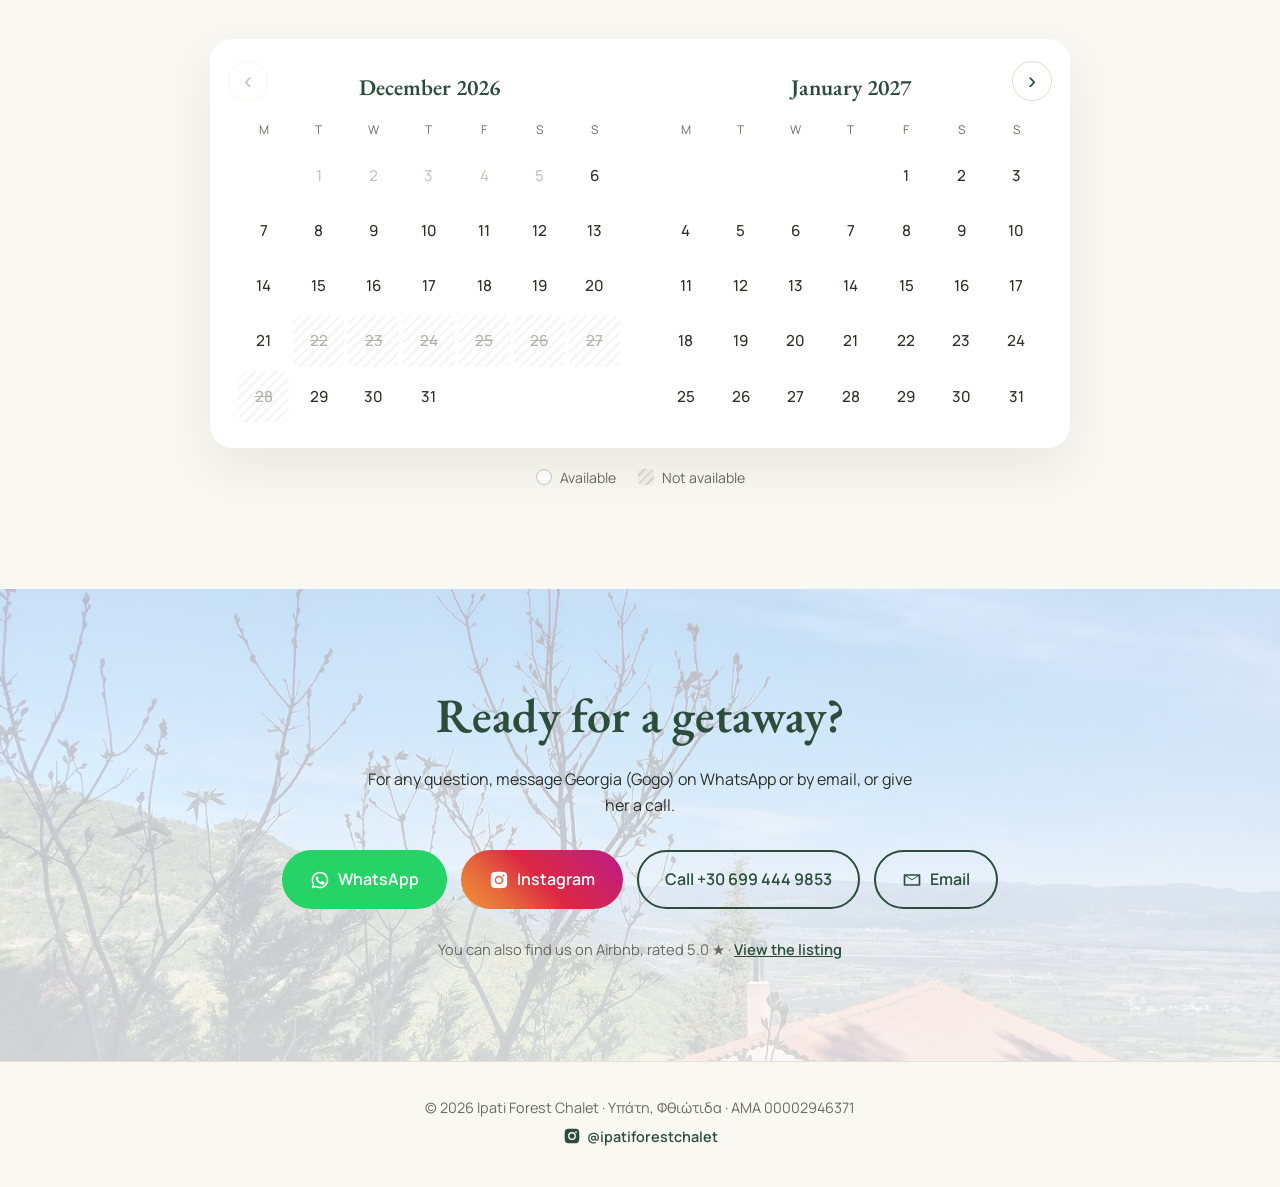
==== commit f110c469: "Email button shows only 'Email', opens mail app Co-Authored-By: Claude Opus 5.5 <noreply@anthropic.c" ====
--- a/index.html
+++ b/index.html
@@ -14,7 +14,7 @@
   <link rel="preconnect" href="https://fonts.googleapis.com">
   <link rel="preconnect" href="https://fonts.gstatic.com" crossorigin>
   <link href="https://fonts.googleapis.com/css2?family=EB+Garamond:wght@500;600&family=Manrope:wght@400;500;600&display=swap" rel="stylesheet">
-  <link rel="stylesheet" href="css/style.css?v=20261121p">
+  <link rel="stylesheet" href="css/style.css?v=20261121q">
   <link rel="icon" href="data:image/svg+xml,<svg xmlns='http://www.w3.org/2000/svg' viewBox='0 0 32 32'><path d='M16 3 4 26h24z' fill='%232f4a3a'/><path d='M16 11 10 24h12z' fill='%23c9a46a'/></svg>">
 </head>
 <body>
@@ -306,7 +306,7 @@
       <a class="btn btn-whatsapp contact-whatsapp" href="#" target="_blank" rel="noopener"><svg viewBox="0 0 24 24" aria-hidden="true"><path fill="currentColor" d="M12 2a10 10 0 0 0-8.6 15.1L2 22l5-1.3A10 10 0 1 0 12 2Zm0 18.2c-1.5 0-3-.4-4.3-1.2l-.3-.2-3 .8.8-2.9-.2-.3A8.2 8.2 0 1 1 12 20.2Zm4.5-6.1c-.2-.1-1.5-.7-1.7-.8-.2-.1-.4-.1-.6.1l-.8 1c-.1.2-.3.2-.5.1a6.7 6.7 0 0 1-3.3-2.9c-.2-.4.2-.4.7-1.3.1-.2 0-.3 0-.4l-.8-1.8c-.2-.5-.4-.4-.6-.4h-.5a1 1 0 0 0-.7.3 3 3 0 0 0-.9 2.2 5.2 5.2 0 0 0 1.1 2.7 11.9 11.9 0 0 0 4.6 4c1.7.7 2.4.8 3.2.7.5-.1 1.5-.6 1.8-1.2.2-.6.2-1.1.1-1.2l-.5-.2Z"/></svg><span>WhatsApp</span></a>
       <a class="btn btn-instagram instagram-link" href="#" target="_blank" rel="noopener"><svg viewBox="0 0 24 24" aria-hidden="true"><path fill="currentColor" d="M12 2.2c3.2 0 3.6 0 4.8.1 3.3.1 4.8 1.7 4.9 4.9.1 1.3.1 1.6.1 4.8s0 3.6-.1 4.8c-.1 3.2-1.7 4.8-4.9 4.9-1.3.1-1.6.1-4.8.1s-3.6 0-4.8-.1c-3.3-.1-4.8-1.7-4.9-4.9C2.2 15.6 2.2 15.2 2.2 12s0-3.6.1-4.8C2.4 3.9 3.9 2.4 7.2 2.3 8.4 2.2 8.8 2.2 12 2.2Zm0 4.6a5.2 5.2 0 1 0 0 10.4 5.2 5.2 0 0 0 0-10.4Zm0 8.6a3.4 3.4 0 1 1 0-6.8 3.4 3.4 0 0 1 0 6.8Zm5.4-9.9a1.2 1.2 0 1 0 0 2.4 1.2 1.2 0 0 0 0-2.4Z"/></svg><span>Instagram</span></a>
       <a class="btn btn-ghost contact-phone" href="#"><span data-i18n="cta.call">Τηλέφωνο</span> <span class="phone-num"></span></a>
-      <a class="btn btn-ghost contact-email" href="#"><svg viewBox="0 0 24 24" aria-hidden="true"><path fill="currentColor" d="M3 5h18a1 1 0 0 1 1 1v12a1 1 0 0 1-1 1H3a1 1 0 0 1-1-1V6a1 1 0 0 1 1-1Zm9 7.2L4 7.3V17h16V7.3l-8 4.9ZM5.1 7l6.9 4.2L18.9 7H5.1Z"/></svg><span class="email-addr"></span></a>
+      <a class="btn btn-ghost contact-email" href="#"><svg viewBox="0 0 24 24" aria-hidden="true"><path fill="currentColor" d="M3 5h18a1 1 0 0 1 1 1v12a1 1 0 0 1-1 1H3a1 1 0 0 1-1-1V6a1 1 0 0 1 1-1Zm9 7.2L4 7.3V17h16V7.3l-8 4.9ZM5.1 7l6.9 4.2L18.9 7H5.1Z"/></svg><span>Email</span></a>
     </div>
     <p class="also-airbnb"><span data-i18n="contact.alsoAirbnb">Θα μας βρείτε και στο Airbnb, με βαθμολογία 5,0 ★</span> · <a class="airbnb-link" href="#" target="_blank" rel="noopener" data-i18n="contact.viewAirbnb">Δείτε την αγγελία</a></p>
   </div>
@@ -326,8 +326,8 @@
   <button class="lb-btn lb-next" type="button" aria-label="Επόμενη">›</button>
 </div>
 
-<script src="js/config.js?v=20261121p"></script>
-<script src="js/main.js?v=20261121p"></script>
-<script src="js/calendar.js?v=20261121p"></script>
+<script src="js/config.js?v=20261121q"></script>
+<script src="js/main.js?v=20261121q"></script>
+<script src="js/calendar.js?v=20261121q"></script>
 </body>
 </html>
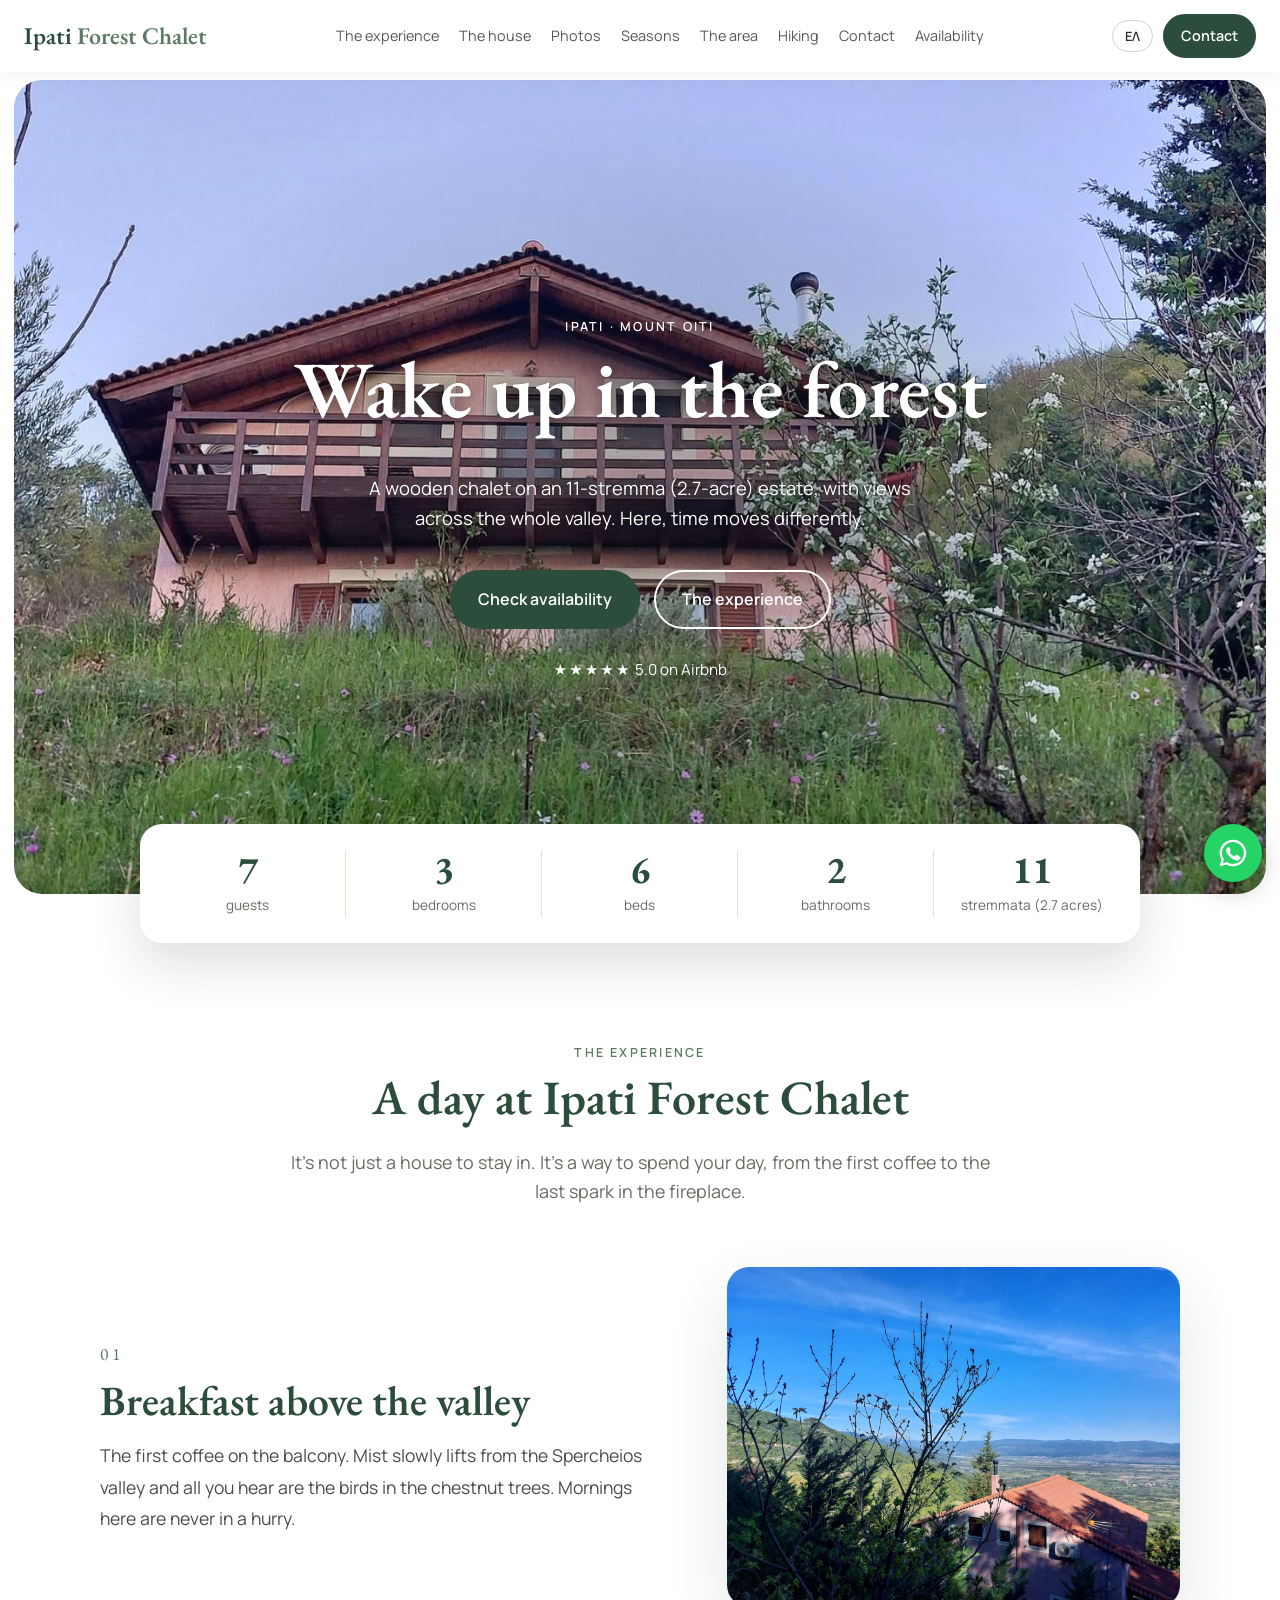
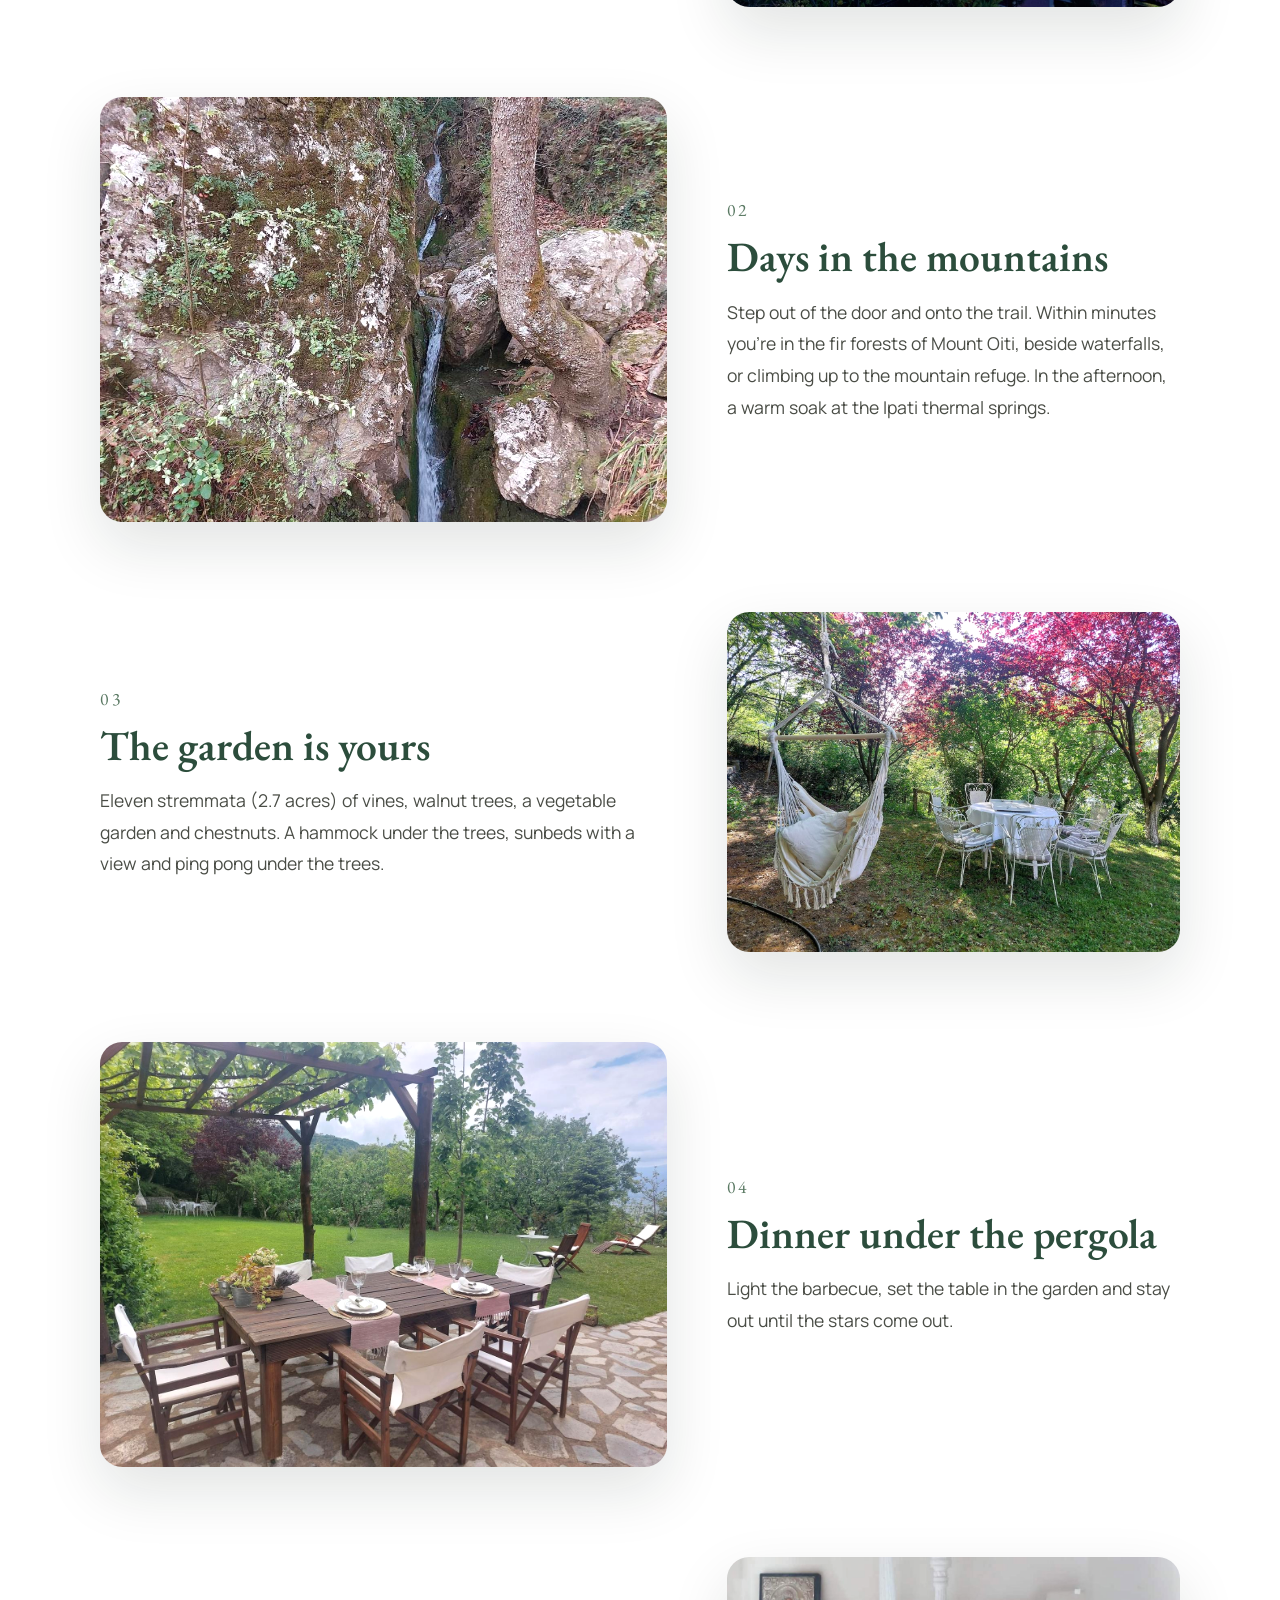
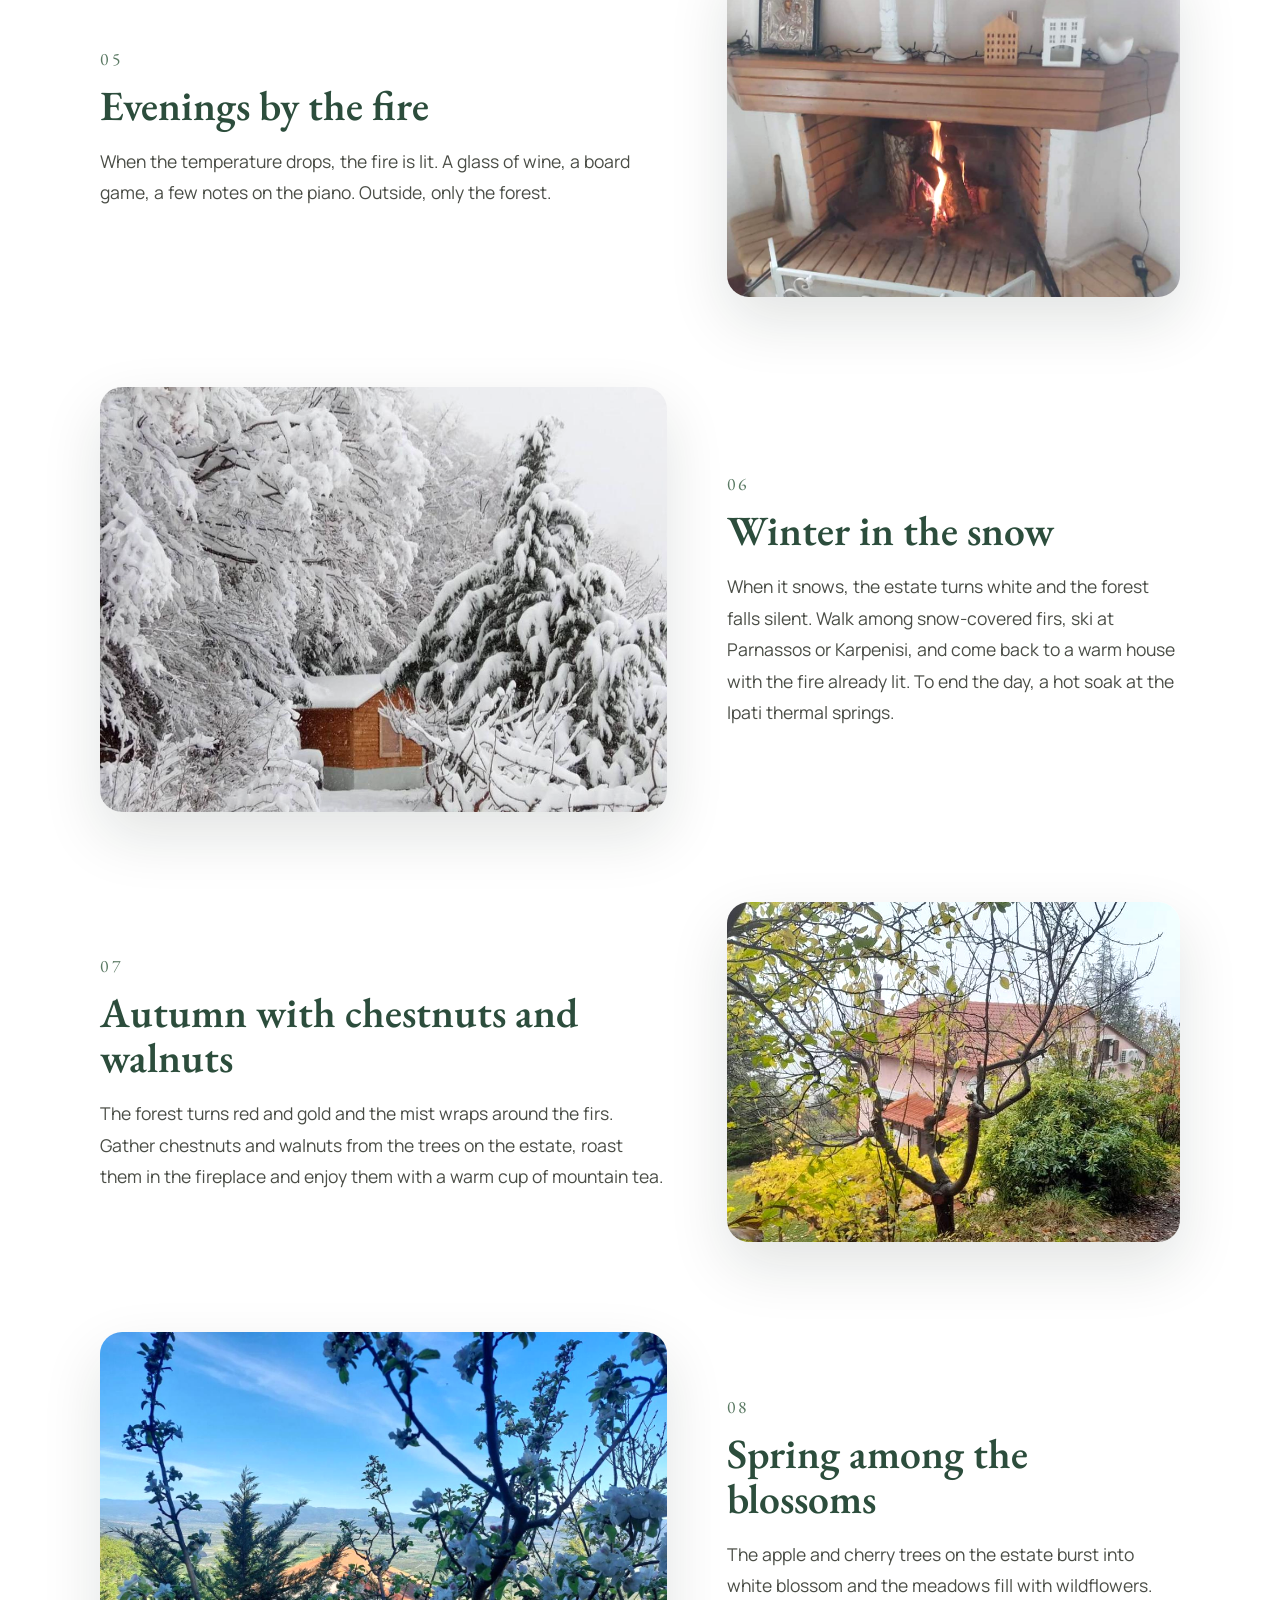
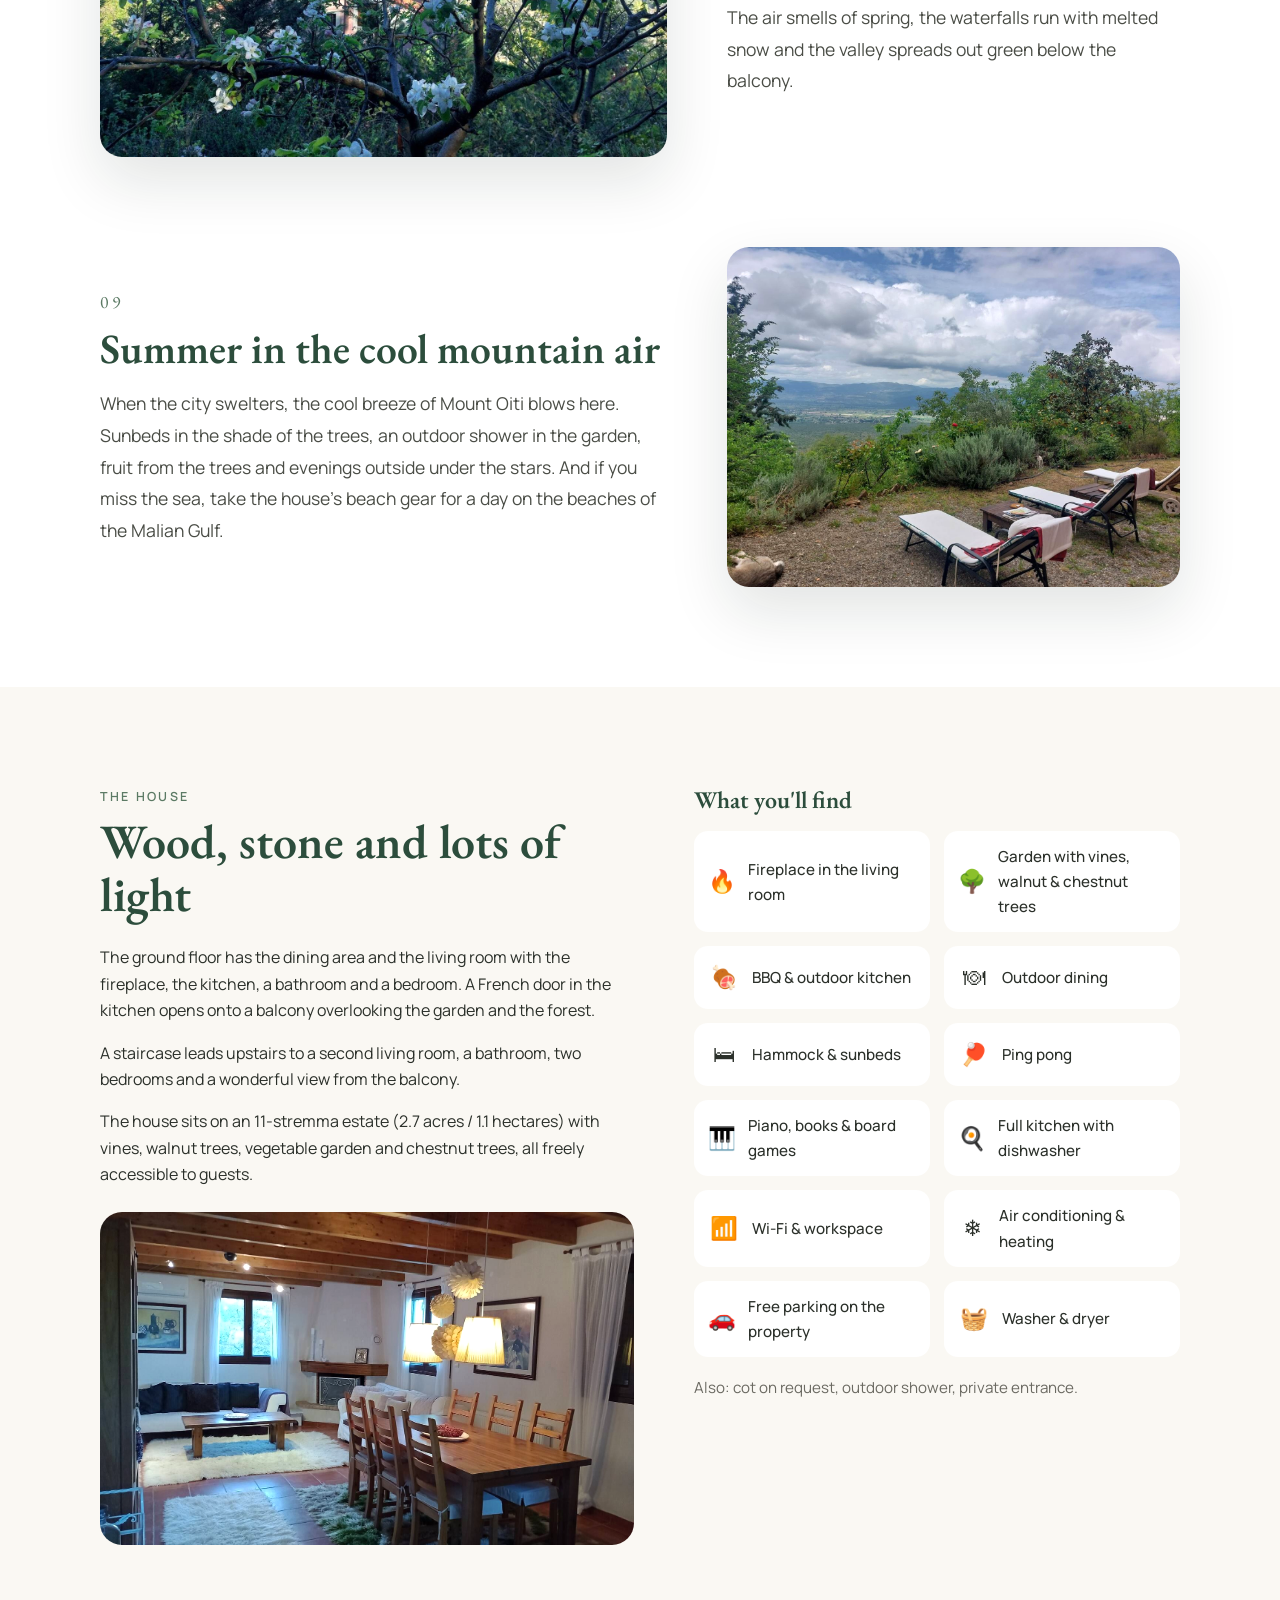
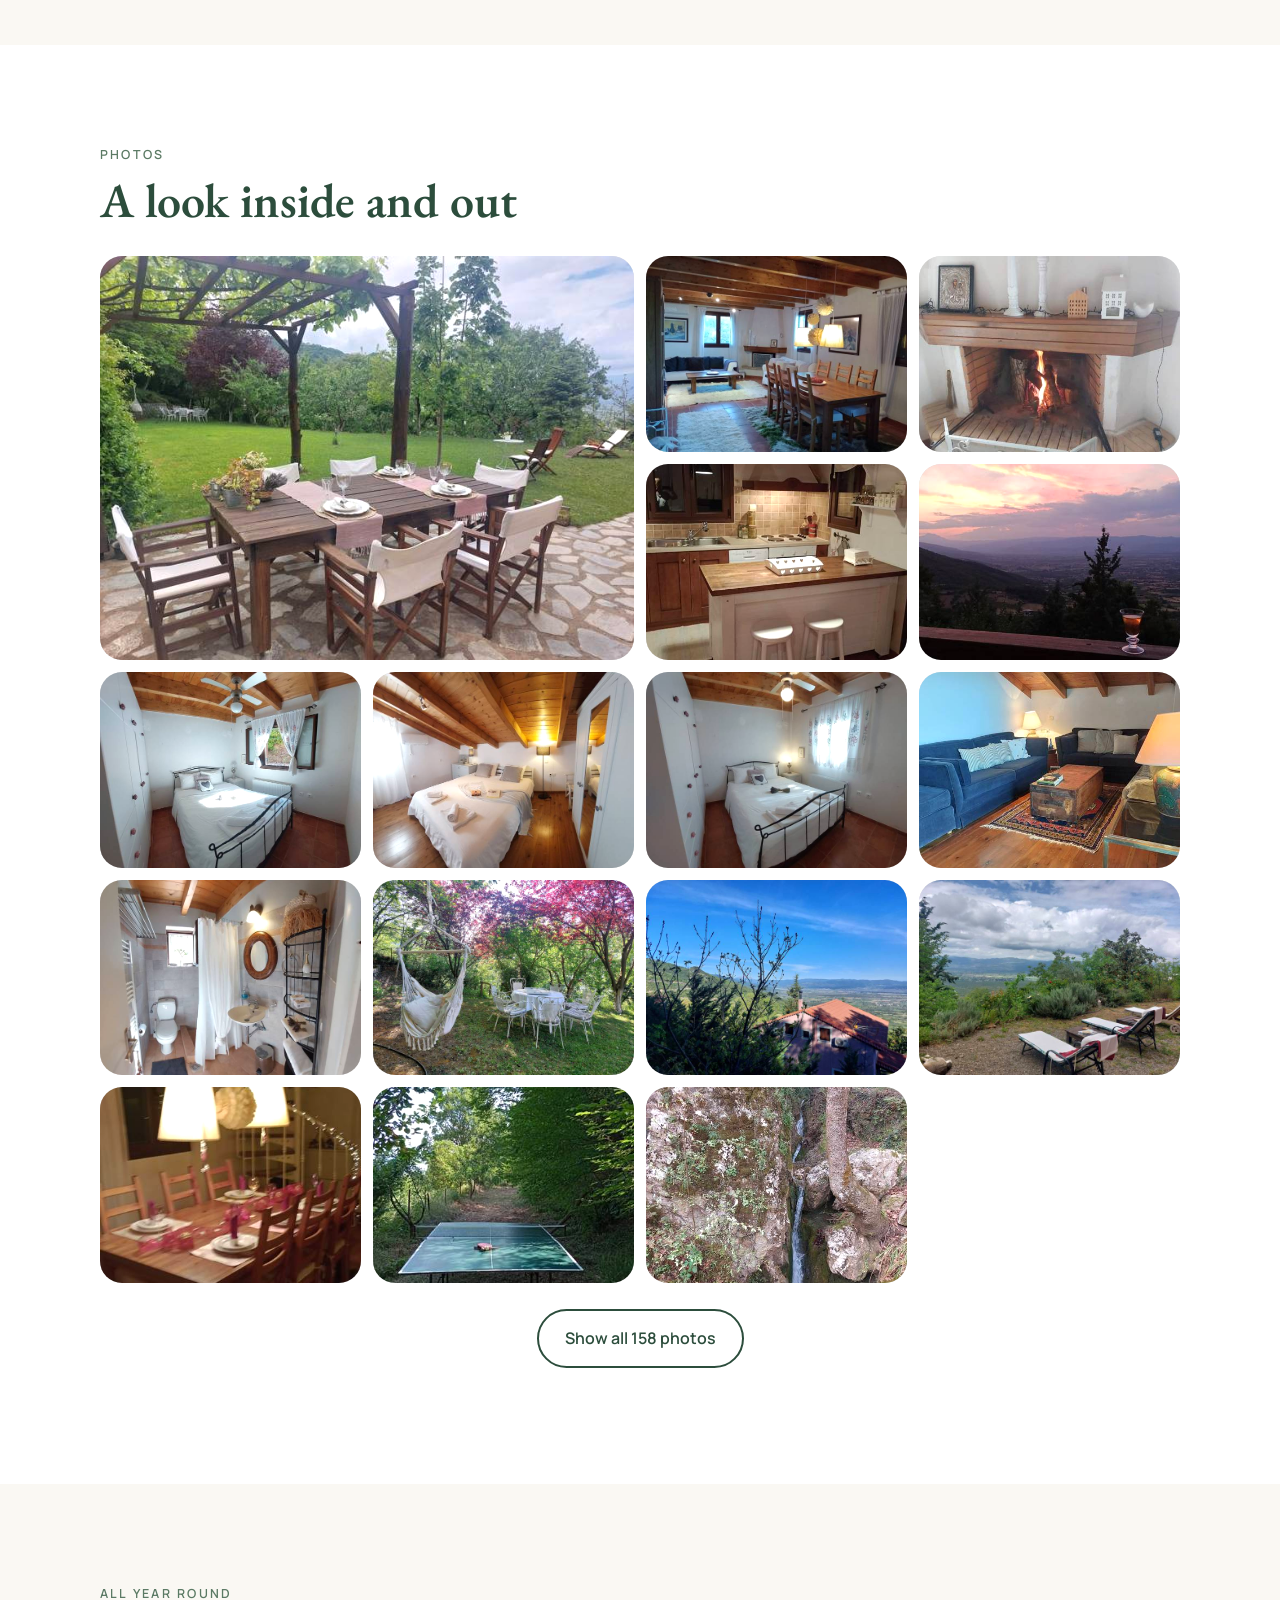
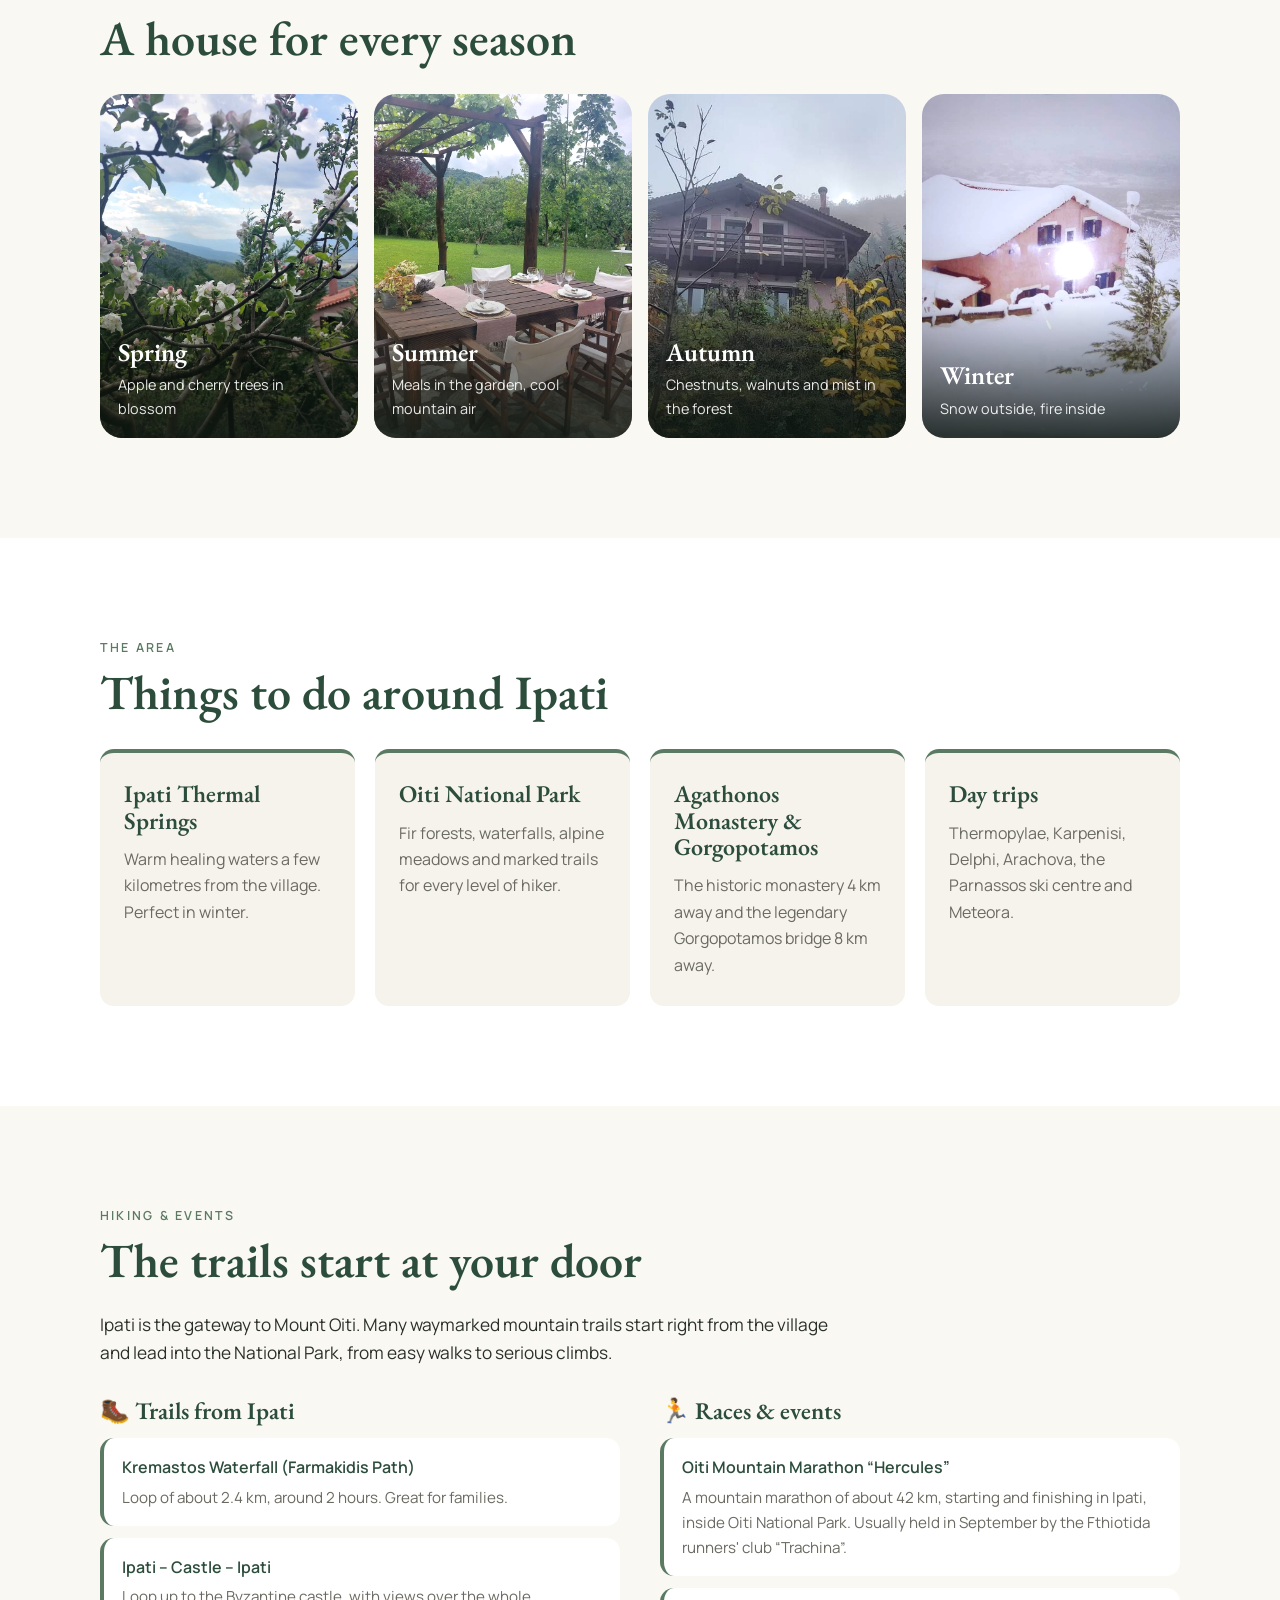
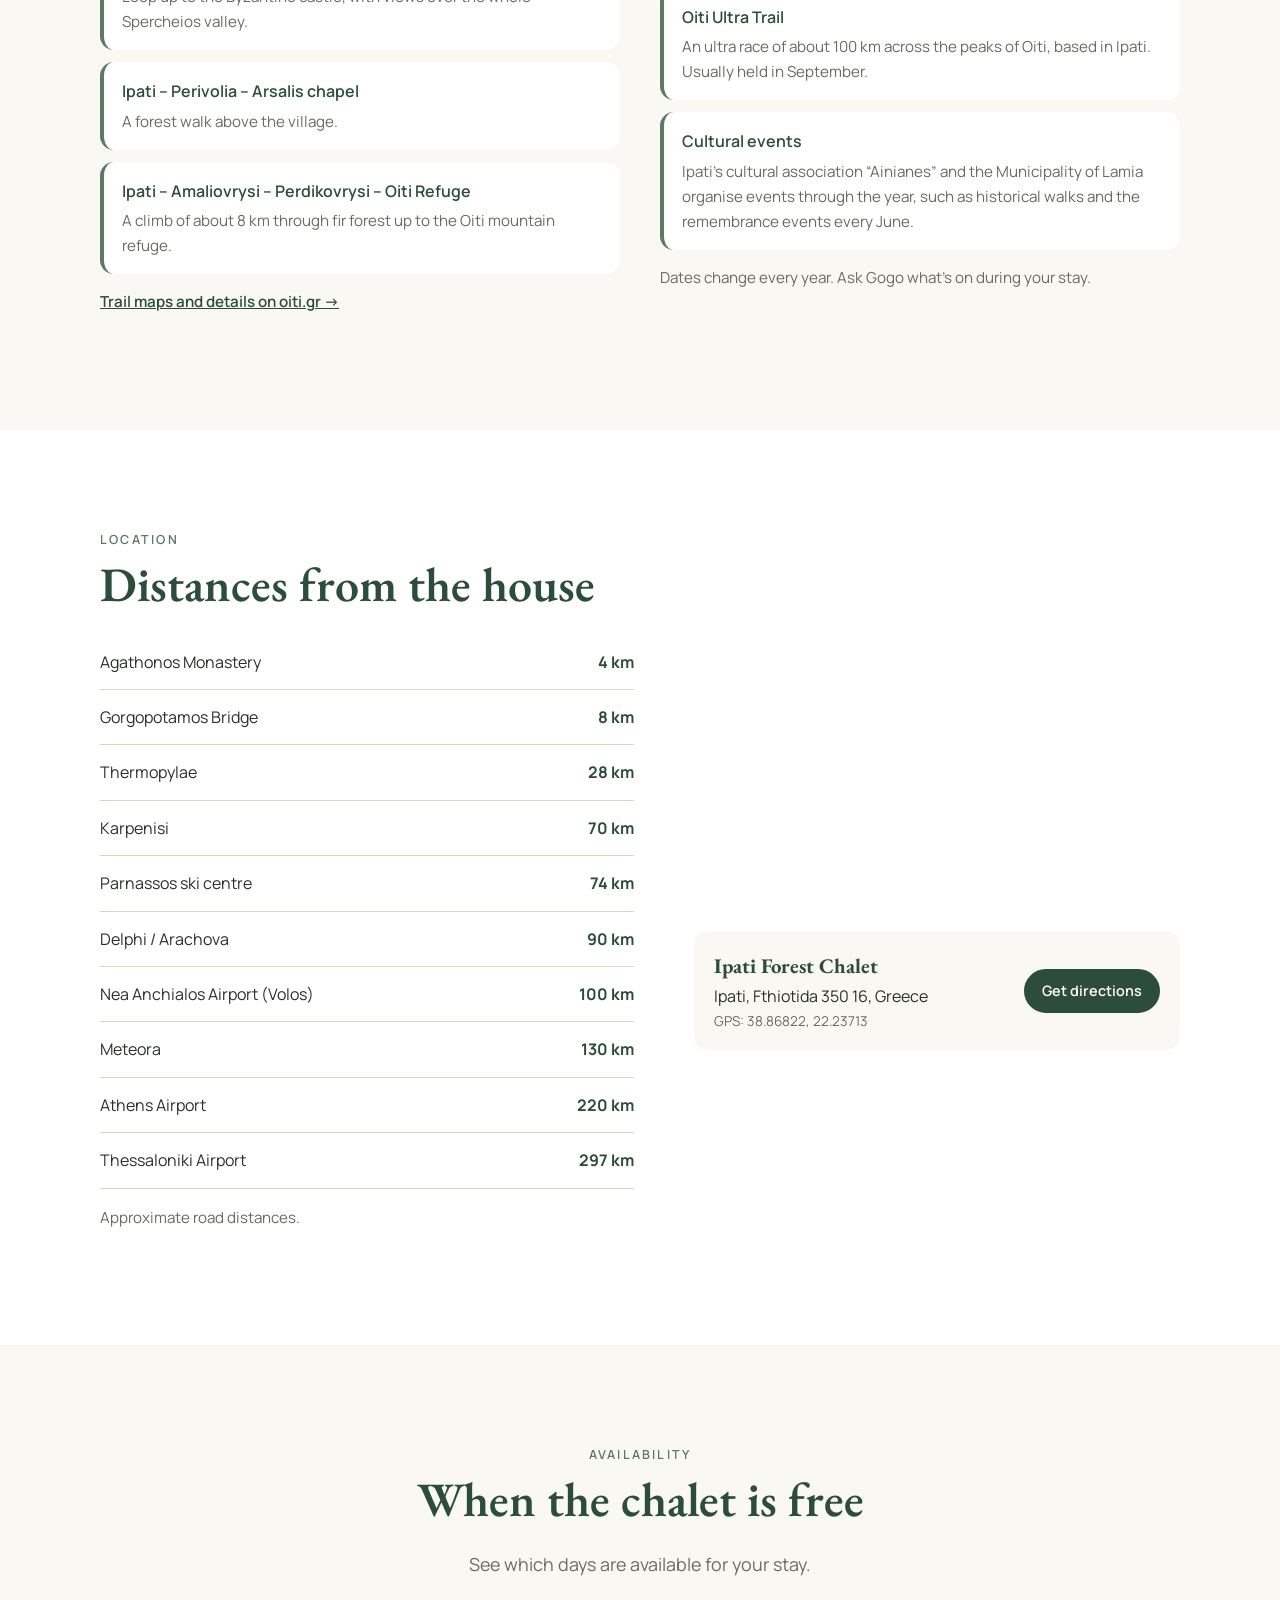
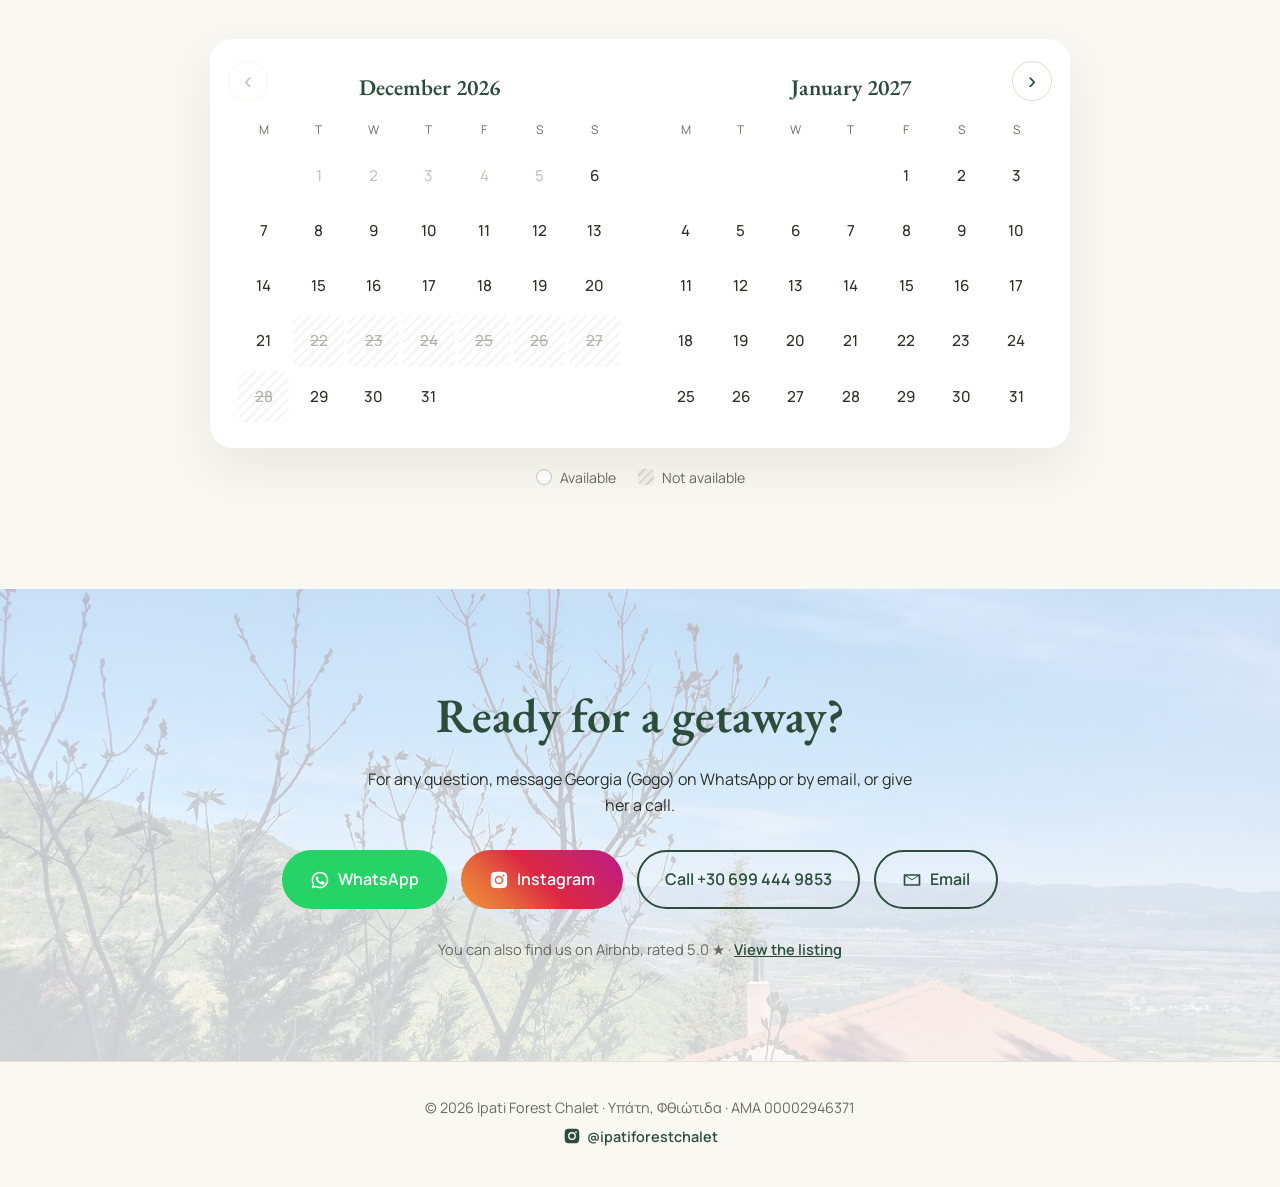
==== commit 6583d173: "Remove bicycles, outdoor oven and playroom; keep features grid even Co-Authored-By: Claude Opus 5.5 " ====
--- a/index.html
+++ b/index.html
@@ -14,7 +14,7 @@
   <link rel="preconnect" href="https://fonts.googleapis.com">
   <link rel="preconnect" href="https://fonts.gstatic.com" crossorigin>
   <link href="https://fonts.googleapis.com/css2?family=EB+Garamond:wght@500;600&family=Manrope:wght@400;500;600&display=swap" rel="stylesheet">
-  <link rel="stylesheet" href="css/style.css?v=20261121q">
+  <link rel="stylesheet" href="css/style.css?v=20261121r">
   <link rel="icon" href="data:image/svg+xml,<svg xmlns='http://www.w3.org/2000/svg' viewBox='0 0 32 32'><path d='M16 3 4 26h24z' fill='%232f4a3a'/><path d='M16 11 10 24h12z' fill='%23c9a46a'/></svg>">
 </head>
 <body>
@@ -87,7 +87,7 @@
       <div class="xp-text">
         <span class="xp-num">03</span>
         <h3 data-i18n="x3.t">Ο κήπος είναι δικός σας</h3>
-        <p data-i18n="x3.d">Έντεκα στρέμματα με αμπέλι, καρυδιές, λαχανόκηπο και καστανιές. Μια αιώρα κάτω από τα δέντρα, ξαπλώστρες με θέα, πινγκ πονγκ και ποδήλατα για μικρούς και μεγάλους.</p>
+        <p data-i18n="x3.d">Έντεκα στρέμματα με αμπέλι, καρυδιές, λαχανόκηπο και καστανιές. Μια αιώρα κάτω από τα δέντρα, ξαπλώστρες με θέα και πινγκ πονγκ κάτω από τα δέντρα.</p>
       </div>
     </article>
     <article class="xp-row">
@@ -95,7 +95,7 @@
       <div class="xp-text">
         <span class="xp-num">04</span>
         <h3 data-i18n="x4.t">Τραπέζι κάτω από την πέργκολα</h3>
-        <p data-i18n="x4.d">Ανάψτε το μπάρμπεκιου, στρώστε το τραπέζι στον κήπο και μείνετε έξω ώσπου να βγουν τα αστέρια. Η εξωτερική κουζίνα με φούρνο σας περιμένει.</p>
+        <p data-i18n="x4.d">Ανάψτε το μπάρμπεκιου, στρώστε το τραπέζι στον κήπο και μείνετε έξω ώσπου να βγουν τα αστέρια.</p>
       </div>
     </article>
     <article class="xp-row">
@@ -159,15 +159,15 @@
         <li><span class="ico">🍖</span><span data-i18n="feat.bbq">Μπάρμπεκιου & εξωτερική κουζίνα</span></li>
         <li><span class="ico">🍽</span><span data-i18n="feat.dining">Υπαίθρια τραπεζαρία</span></li>
         <li><span class="ico">🛏</span><span data-i18n="feat.hammock">Αιώρα & ξαπλώστρες</span></li>
-        <li><span class="ico">🏓</span><span data-i18n="feat.pingpong">Πινγκ πονγκ & ποδήλατα</span></li>
-        <li><span class="ico">🧸</span><span data-i18n="feat.kids">Παιδικό δωμάτιο παιχνιδιού</span></li>
+        <li><span class="ico">🏓</span><span data-i18n="feat.pingpong">Πινγκ πονγκ</span></li>
         <li><span class="ico">🎹</span><span data-i18n="feat.piano">Πιάνο, βιβλία & επιτραπέζια</span></li>
         <li><span class="ico">🍳</span><span data-i18n="feat.kitchen">Πλήρης κουζίνα με πλυντήριο πιάτων</span></li>
         <li><span class="ico">📶</span><span data-i18n="feat.wifi">Wi‑Fi & χώρος εργασίας</span></li>
         <li><span class="ico">❄</span><span data-i18n="feat.ac">Κλιματισμός & θέρμανση</span></li>
         <li><span class="ico">🚗</span><span data-i18n="feat.parking">Δωρεάν πάρκινγκ στο κτήμα</span></li>
+        <li><span class="ico">🧺</span><span data-i18n="feat.laundry">Πλυντήριο & στεγνωτήριο ρούχων</span></li>
       </ul>
-      <p class="muted" data-i18n="feat.more">Επίσης: πλυντήριο & στεγνωτήριο ρούχων, βρεφικό κρεβάτι κατόπιν αιτήματος, ντους εξωτερικού χώρου, ιδιωτική είσοδος.</p>
+      <p class="muted" data-i18n="feat.more">Επίσης: βρεφικό κρεβάτι κατόπιν αιτήματος, ντους εξωτερικού χώρου, ιδιωτική είσοδος.</p>
     </div>
   </div>
 </section>
@@ -326,8 +326,8 @@
   <button class="lb-btn lb-next" type="button" aria-label="Επόμενη">›</button>
 </div>
 
-<script src="js/config.js?v=20261121q"></script>
-<script src="js/main.js?v=20261121q"></script>
-<script src="js/calendar.js?v=20261121q"></script>
+<script src="js/config.js?v=20261121r"></script>
+<script src="js/main.js?v=20261121r"></script>
+<script src="js/calendar.js?v=20261121r"></script>
 </body>
 </html>
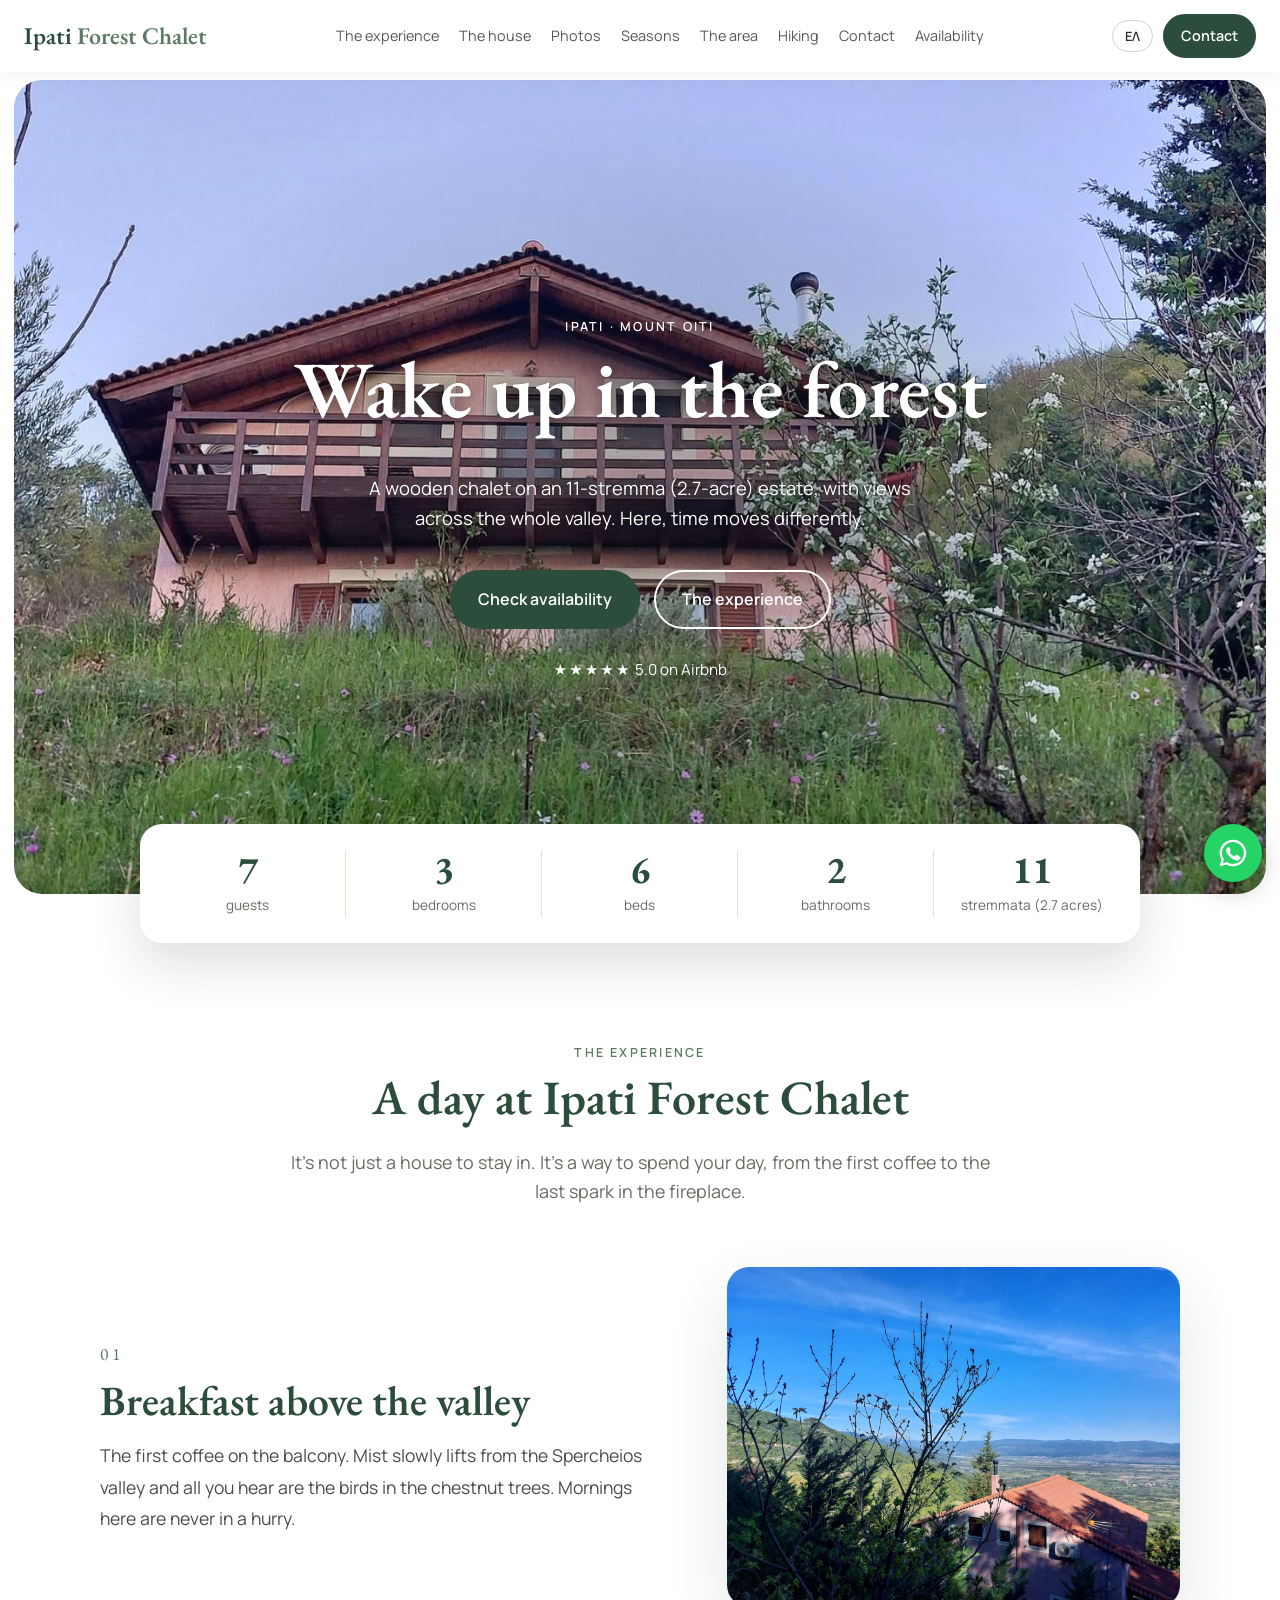
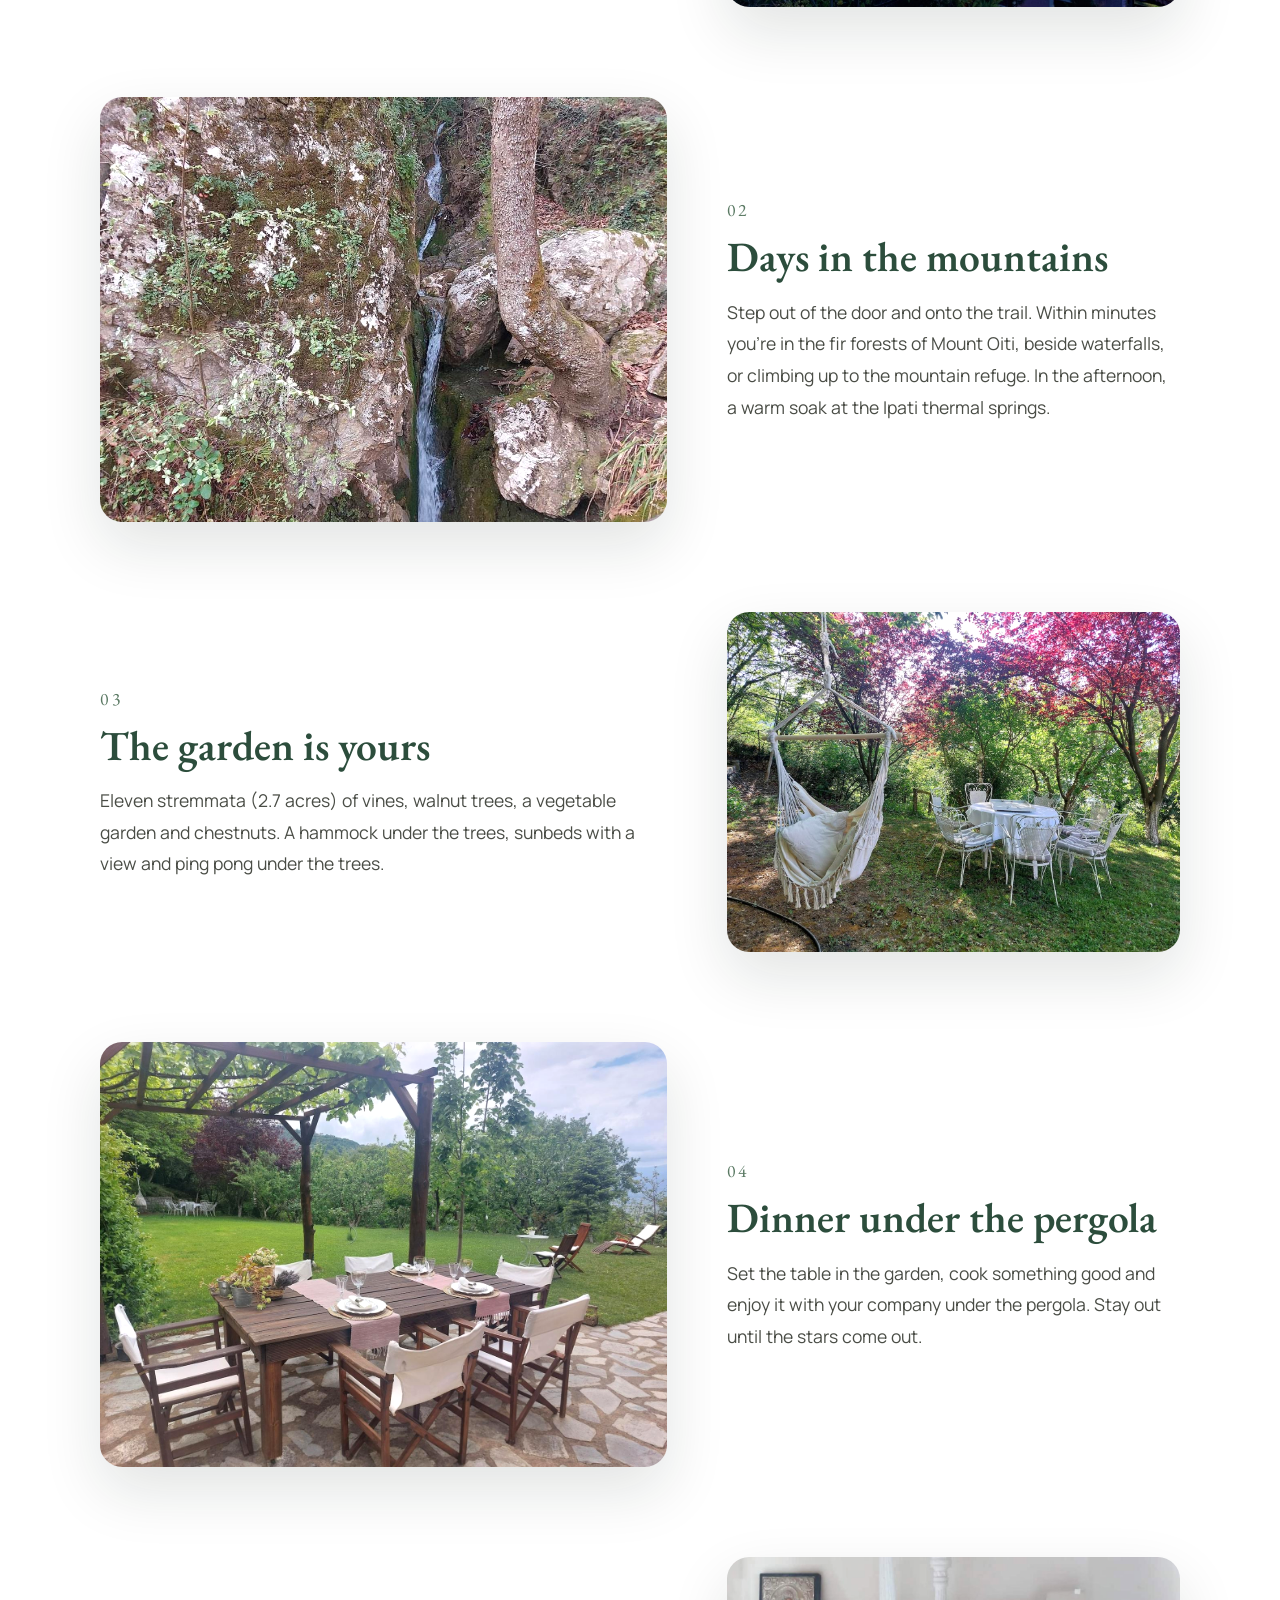
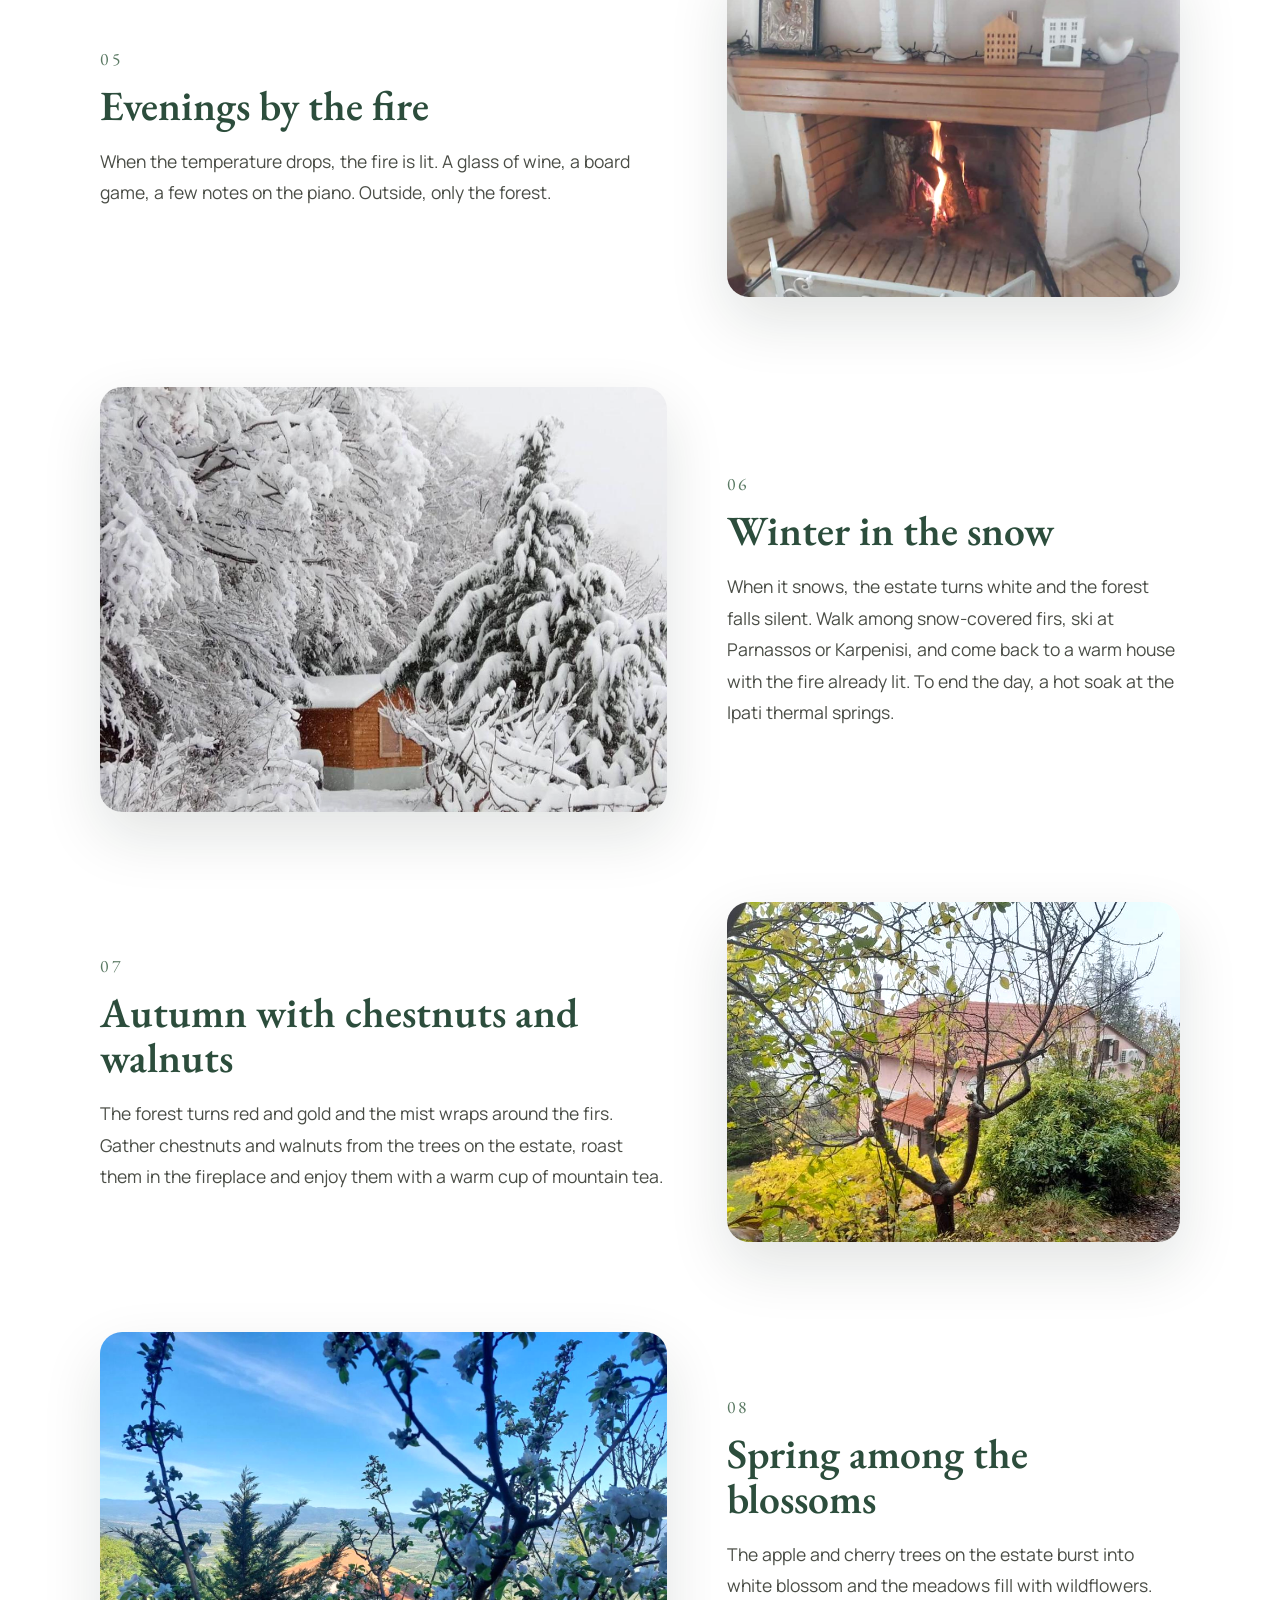
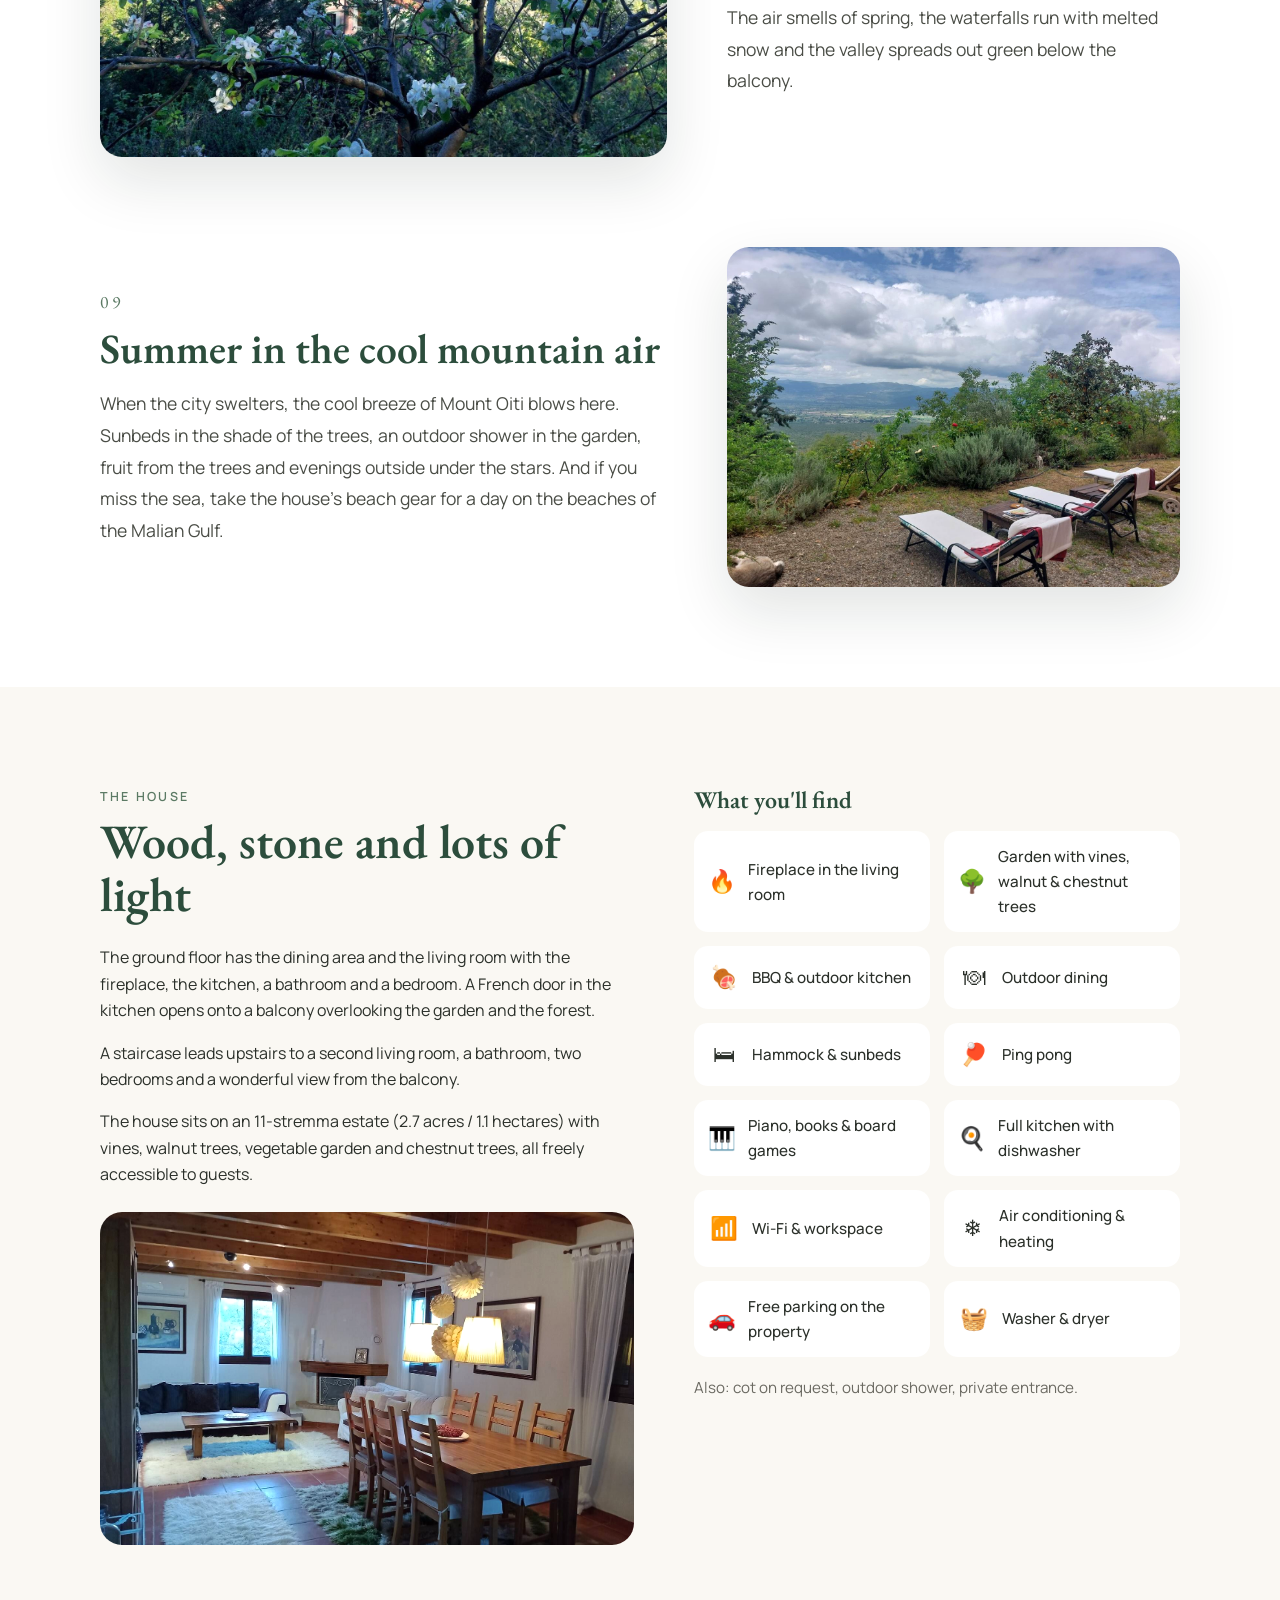
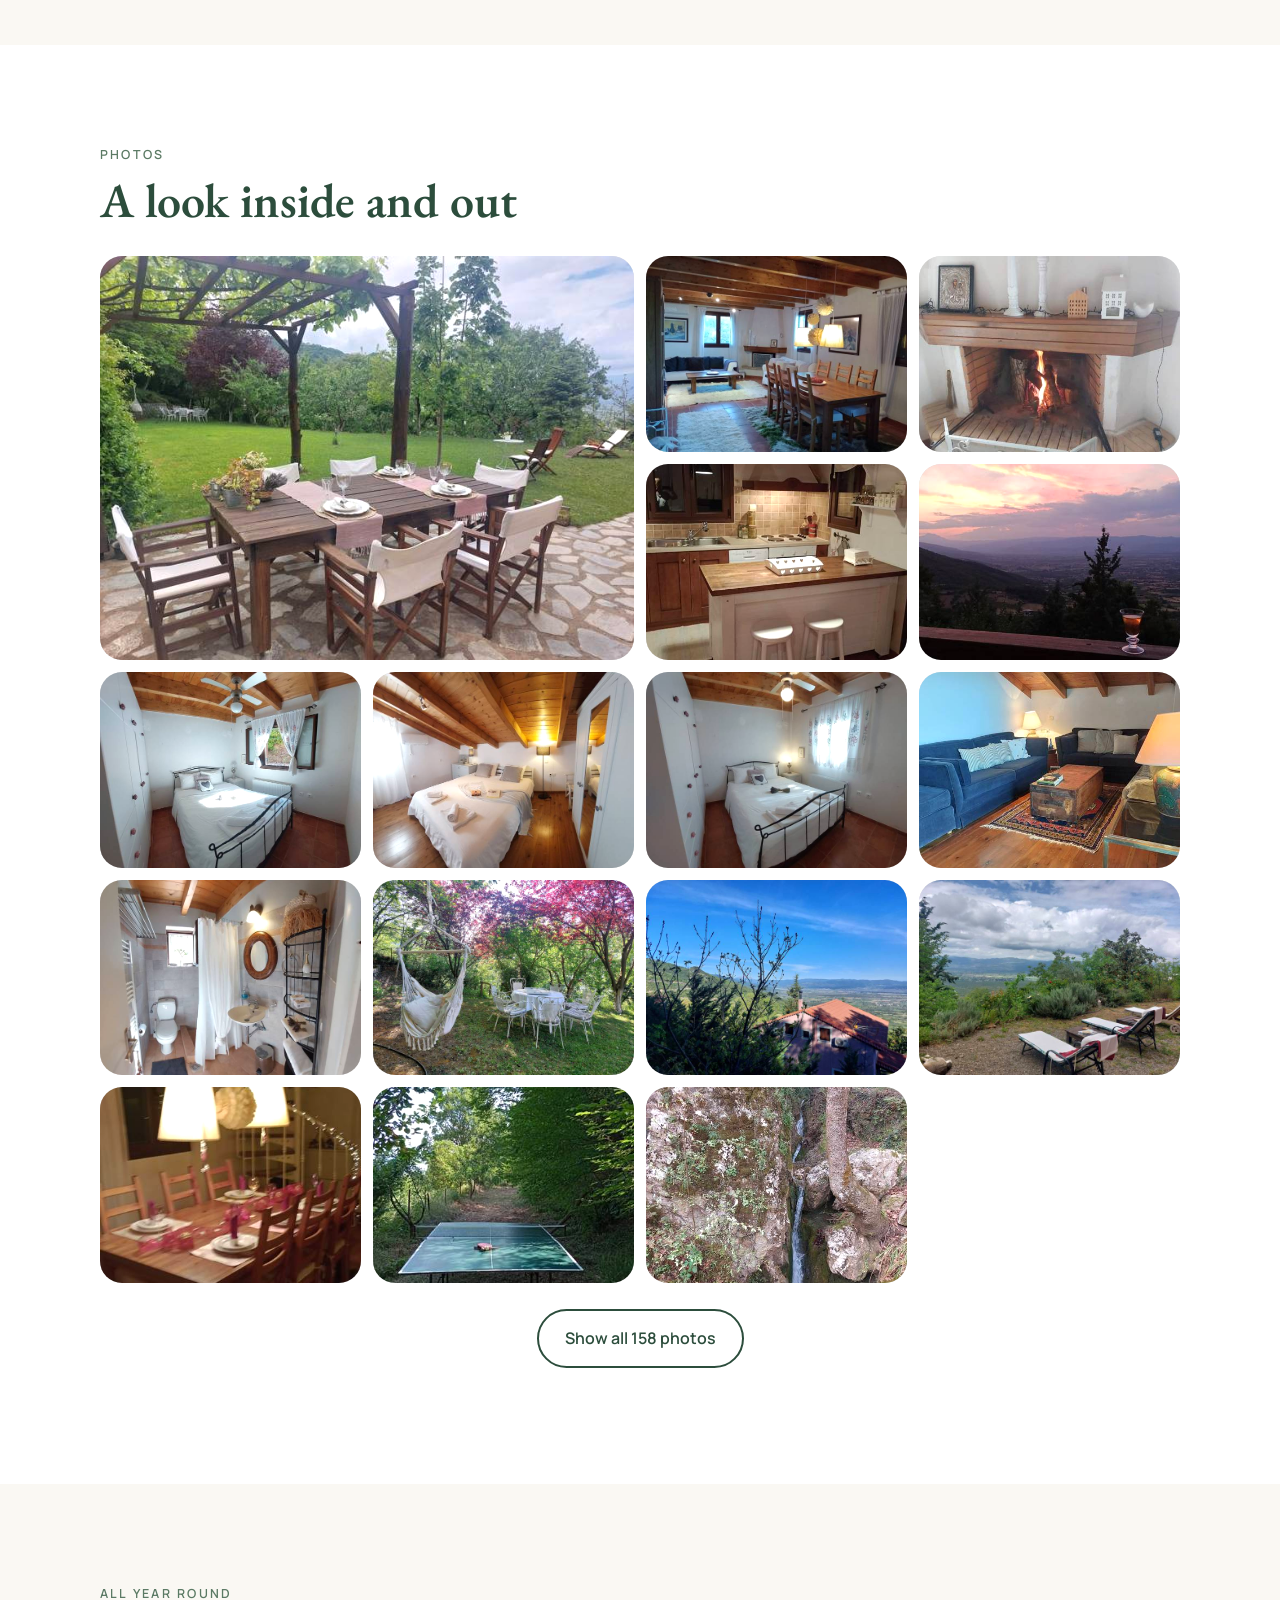
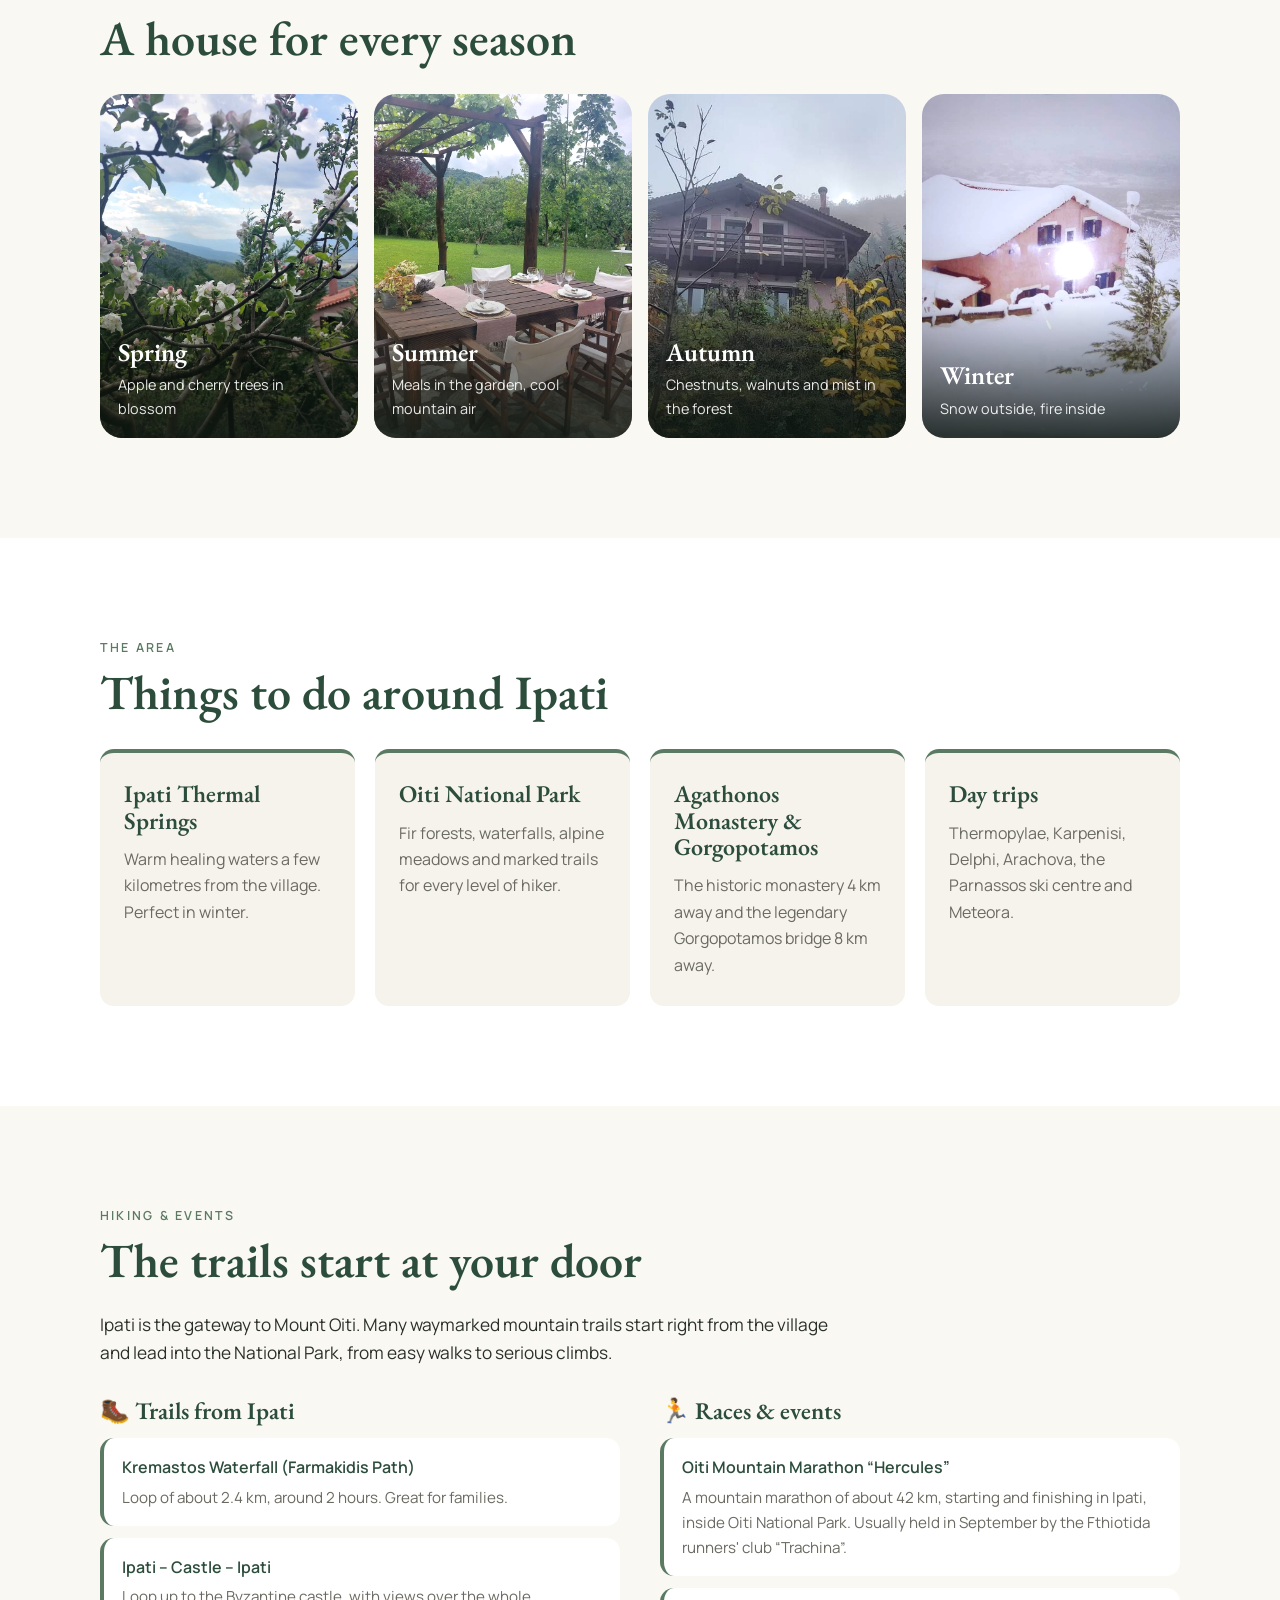
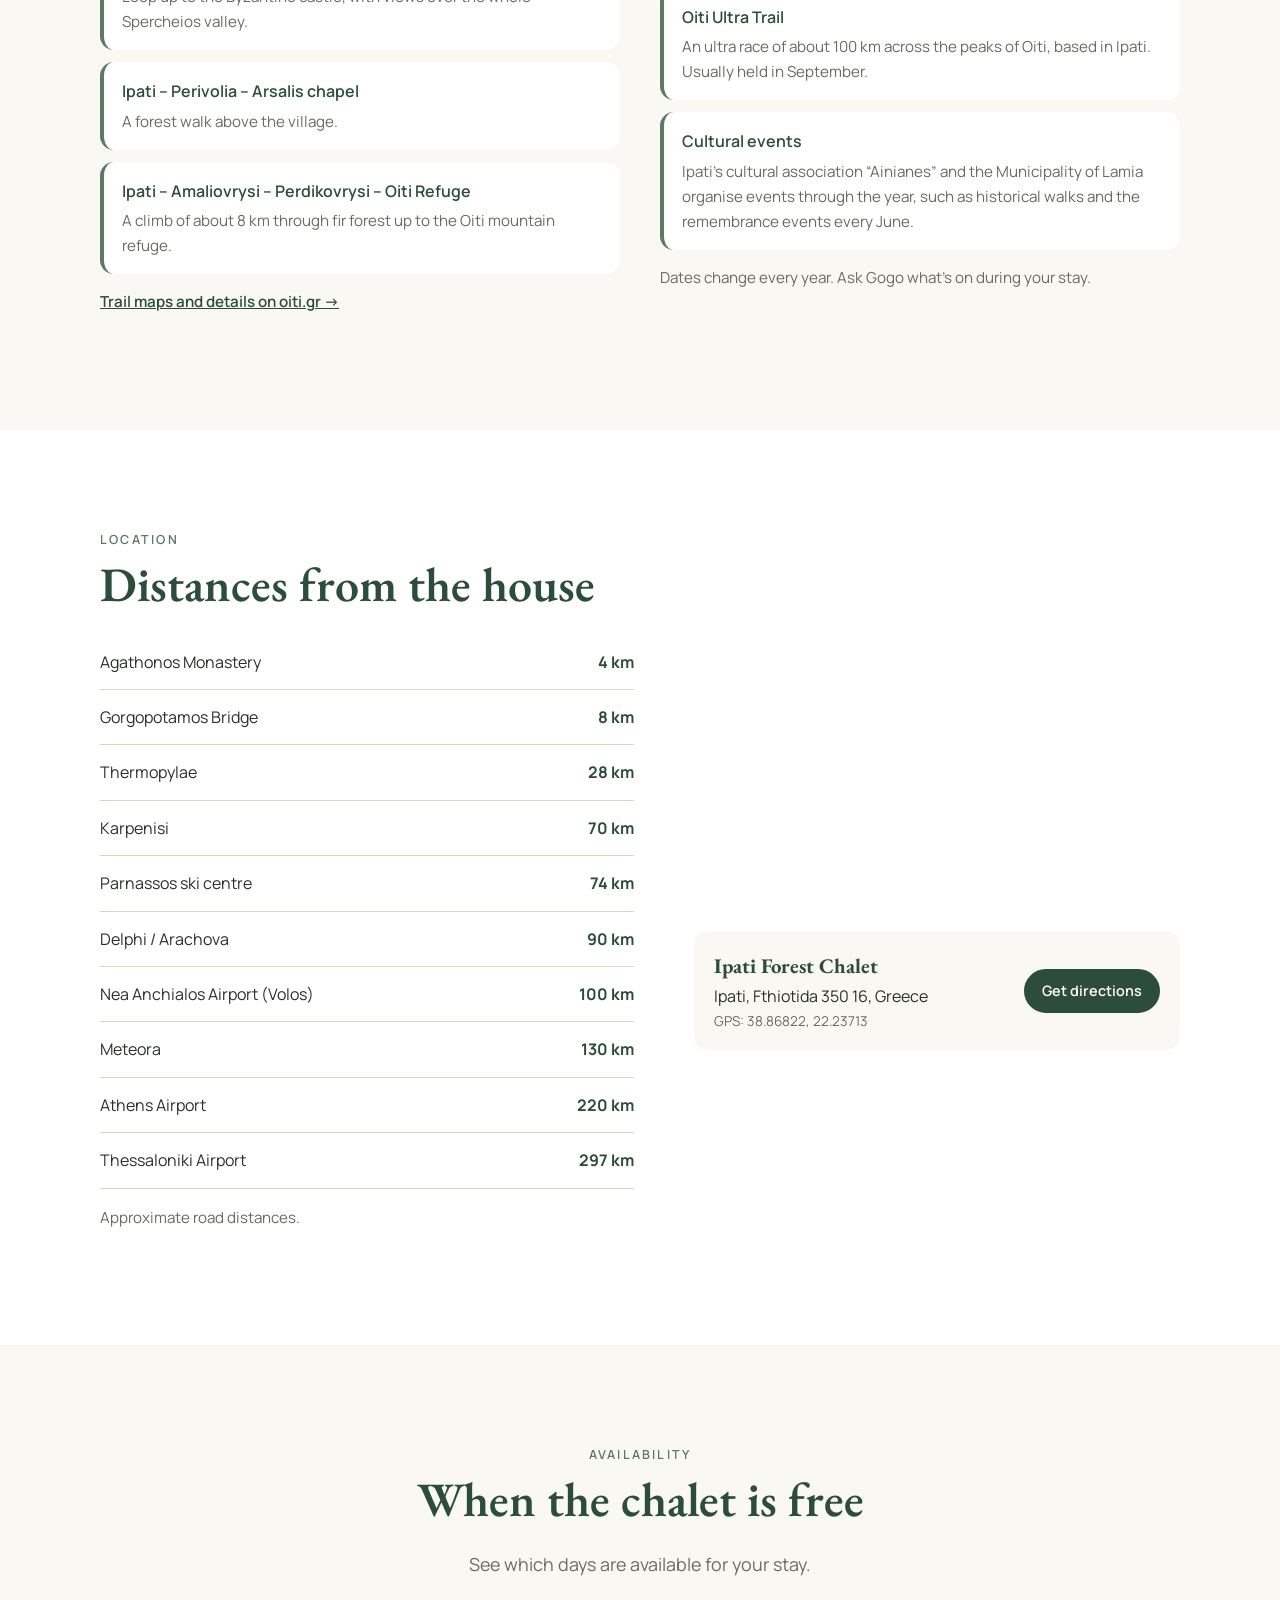
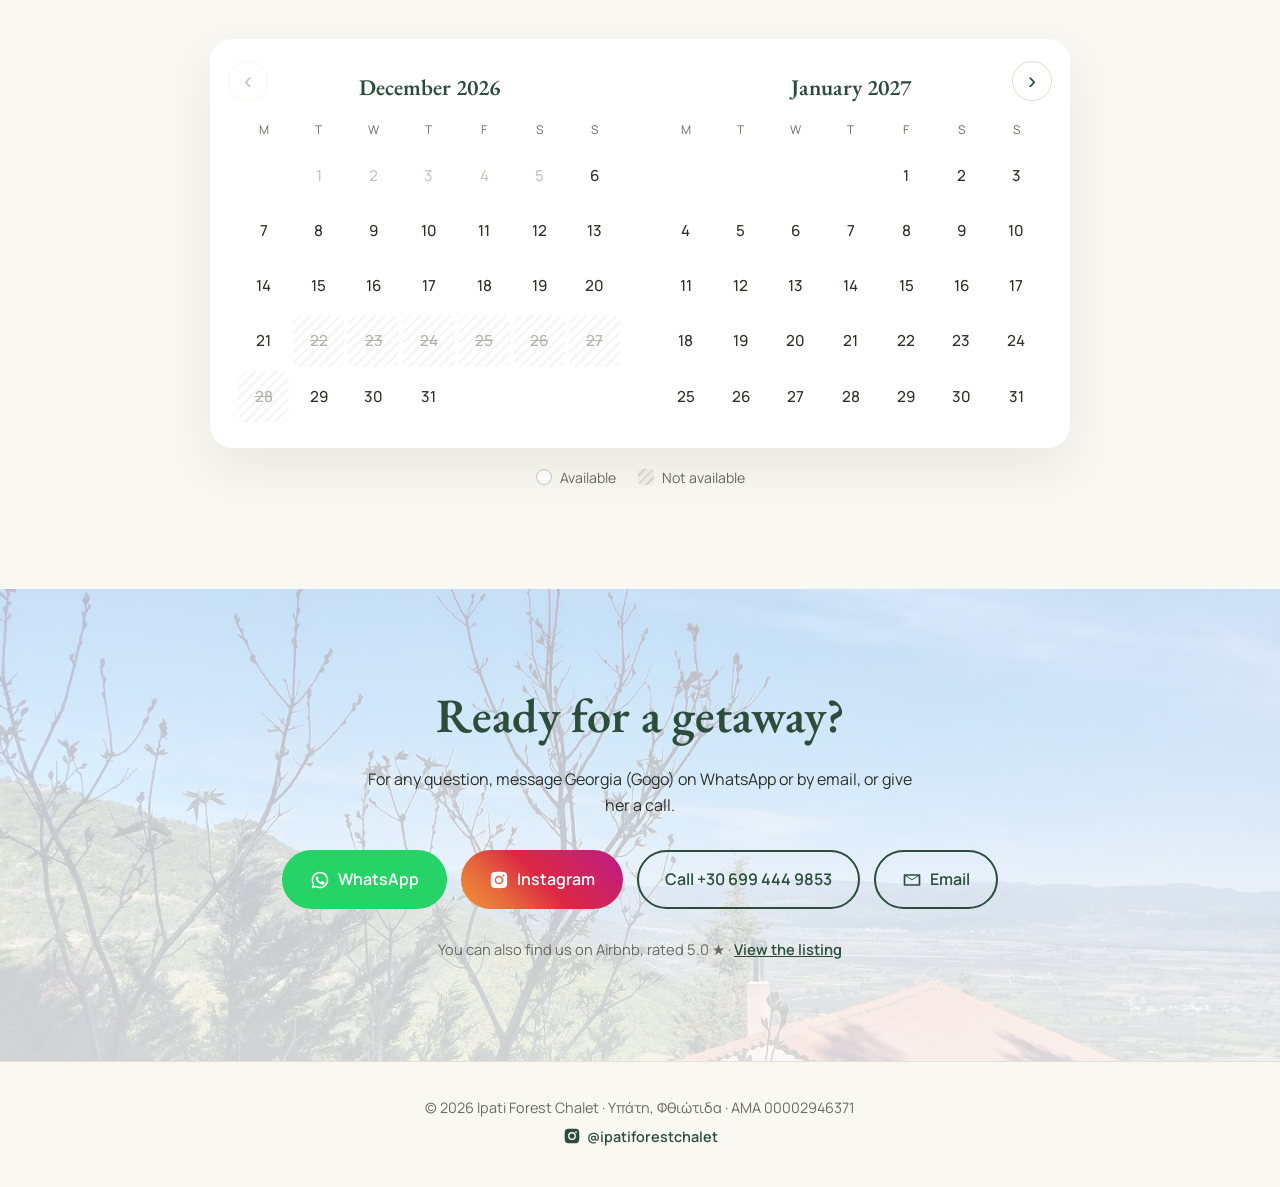
==== commit 390f0fda: "Make pergola dinner text general (no barbecue) Co-Authored-By: Claude Opus 5.5 <noreply@anthropic.co" ====
--- a/index.html
+++ b/index.html
@@ -14,7 +14,7 @@
   <link rel="preconnect" href="https://fonts.googleapis.com">
   <link rel="preconnect" href="https://fonts.gstatic.com" crossorigin>
   <link href="https://fonts.googleapis.com/css2?family=EB+Garamond:wght@500;600&family=Manrope:wght@400;500;600&display=swap" rel="stylesheet">
-  <link rel="stylesheet" href="css/style.css?v=20261121r">
+  <link rel="stylesheet" href="css/style.css?v=20261121s">
   <link rel="icon" href="data:image/svg+xml,<svg xmlns='http://www.w3.org/2000/svg' viewBox='0 0 32 32'><path d='M16 3 4 26h24z' fill='%232f4a3a'/><path d='M16 11 10 24h12z' fill='%23c9a46a'/></svg>">
 </head>
 <body>
@@ -95,7 +95,7 @@
       <div class="xp-text">
         <span class="xp-num">04</span>
         <h3 data-i18n="x4.t">Τραπέζι κάτω από την πέργκολα</h3>
-        <p data-i18n="x4.d">Ανάψτε το μπάρμπεκιου, στρώστε το τραπέζι στον κήπο και μείνετε έξω ώσπου να βγουν τα αστέρια.</p>
+        <p data-i18n="x4.d">Στρώστε το τραπέζι στον κήπο, μαγειρέψτε κάτι καλό και απολαύστε το με την παρέα σας κάτω από την πέργκολα. Μείνετε έξω ώσπου να βγουν τα αστέρια.</p>
       </div>
     </article>
     <article class="xp-row">
@@ -326,8 +326,8 @@
   <button class="lb-btn lb-next" type="button" aria-label="Επόμενη">›</button>
 </div>
 
-<script src="js/config.js?v=20261121r"></script>
-<script src="js/main.js?v=20261121r"></script>
-<script src="js/calendar.js?v=20261121r"></script>
+<script src="js/config.js?v=20261121s"></script>
+<script src="js/main.js?v=20261121s"></script>
+<script src="js/calendar.js?v=20261121s"></script>
 </body>
 </html>
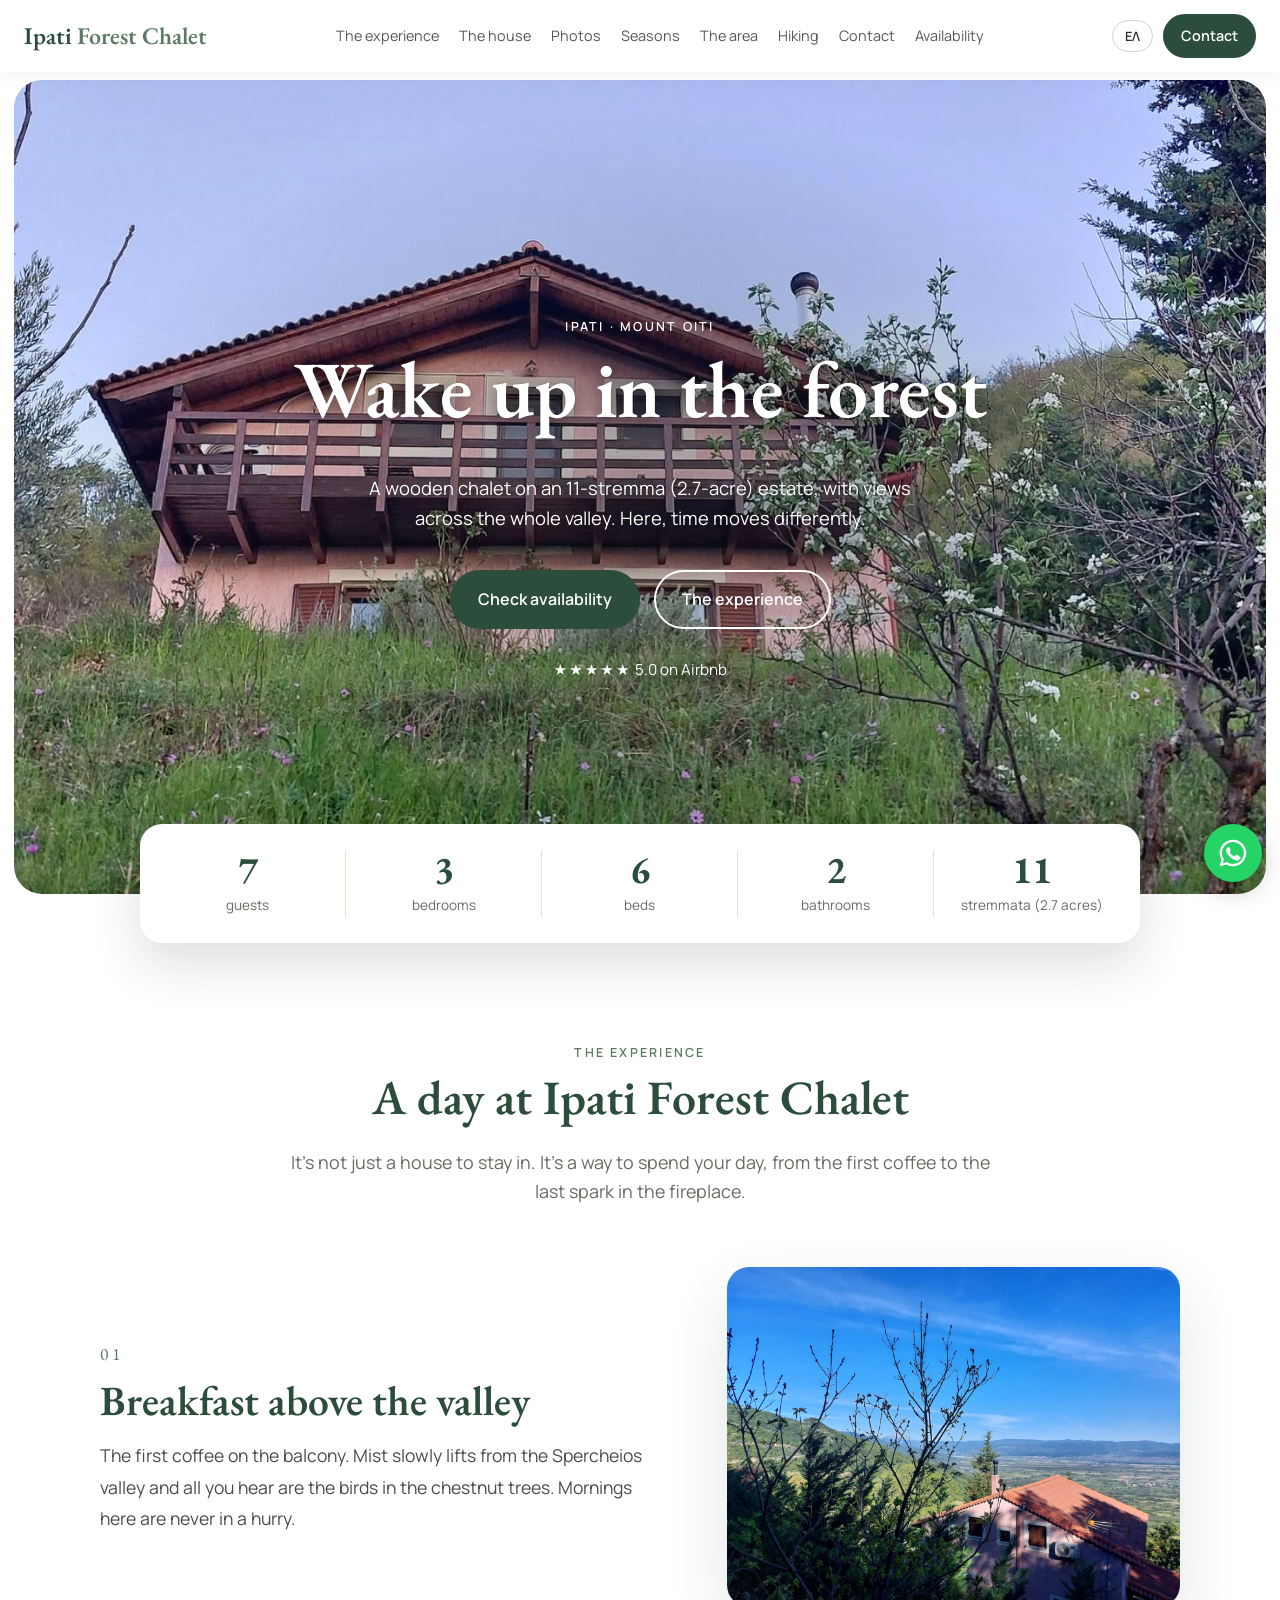
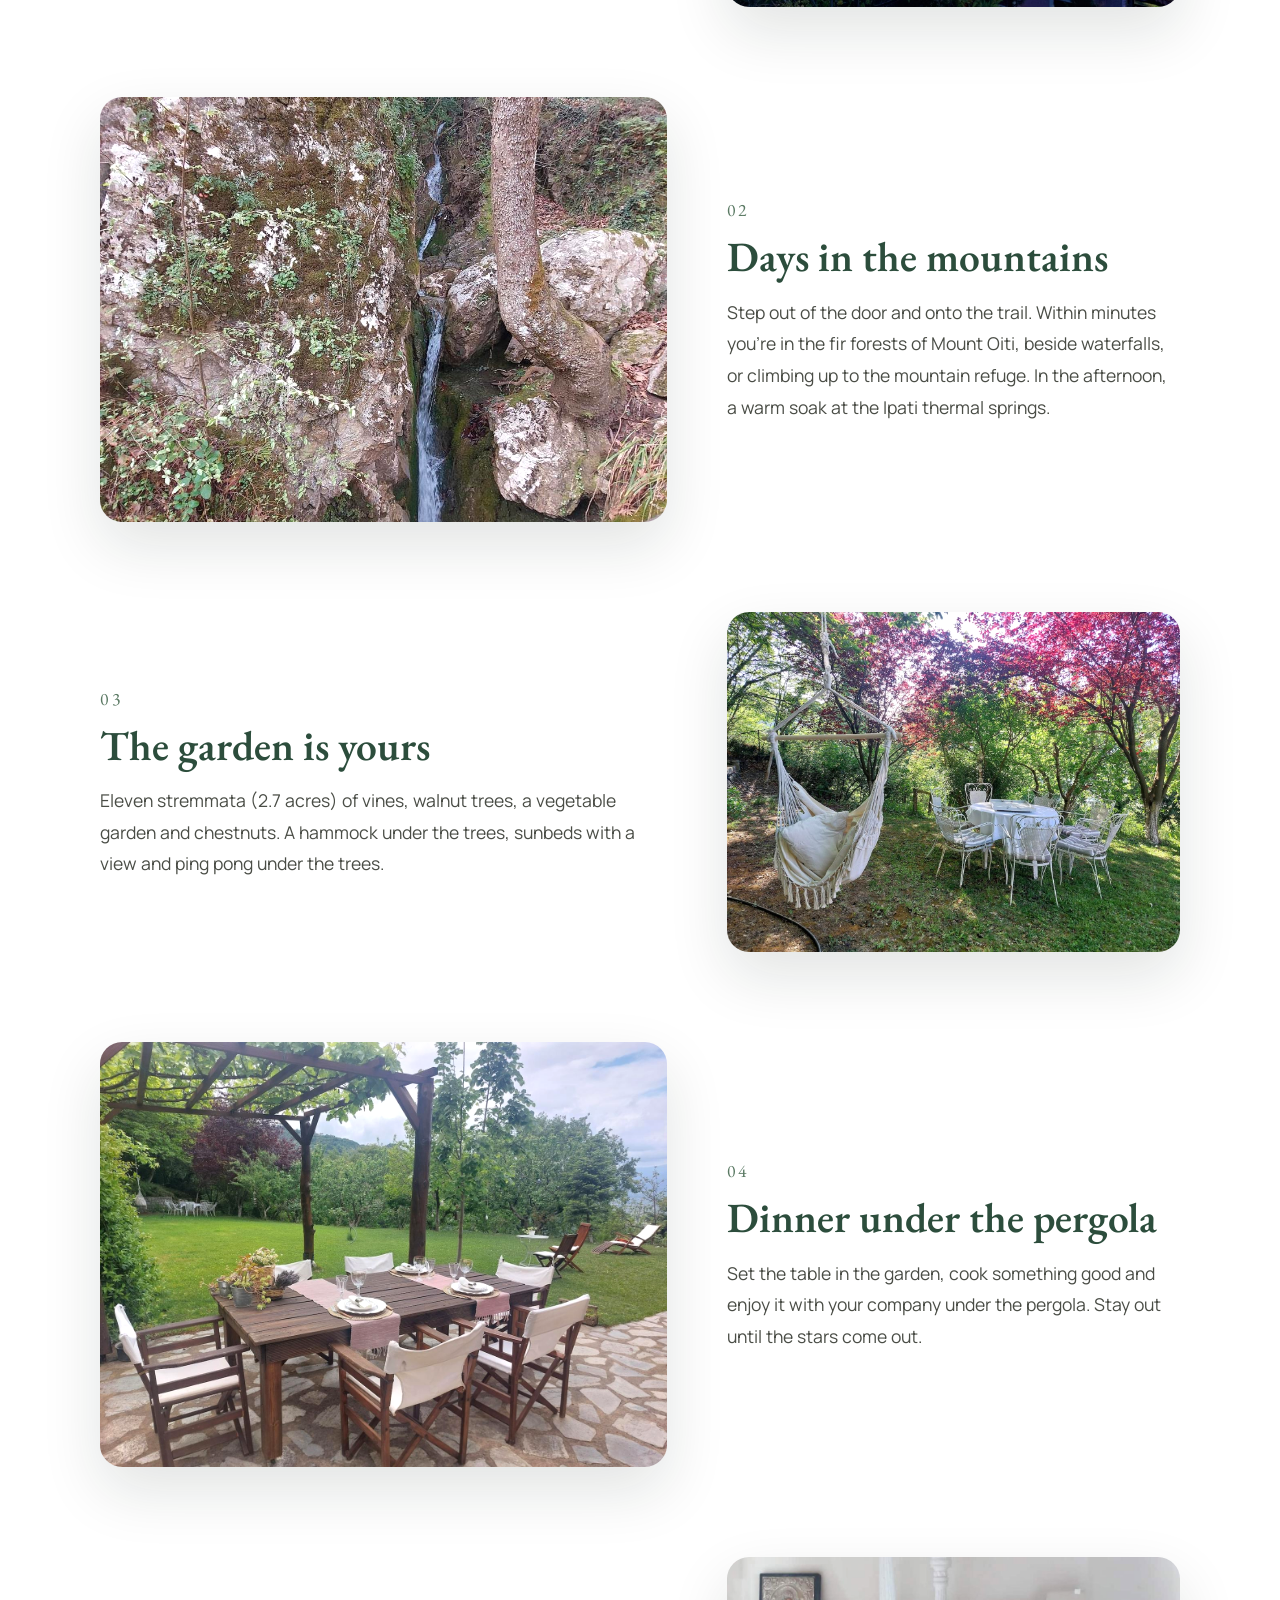
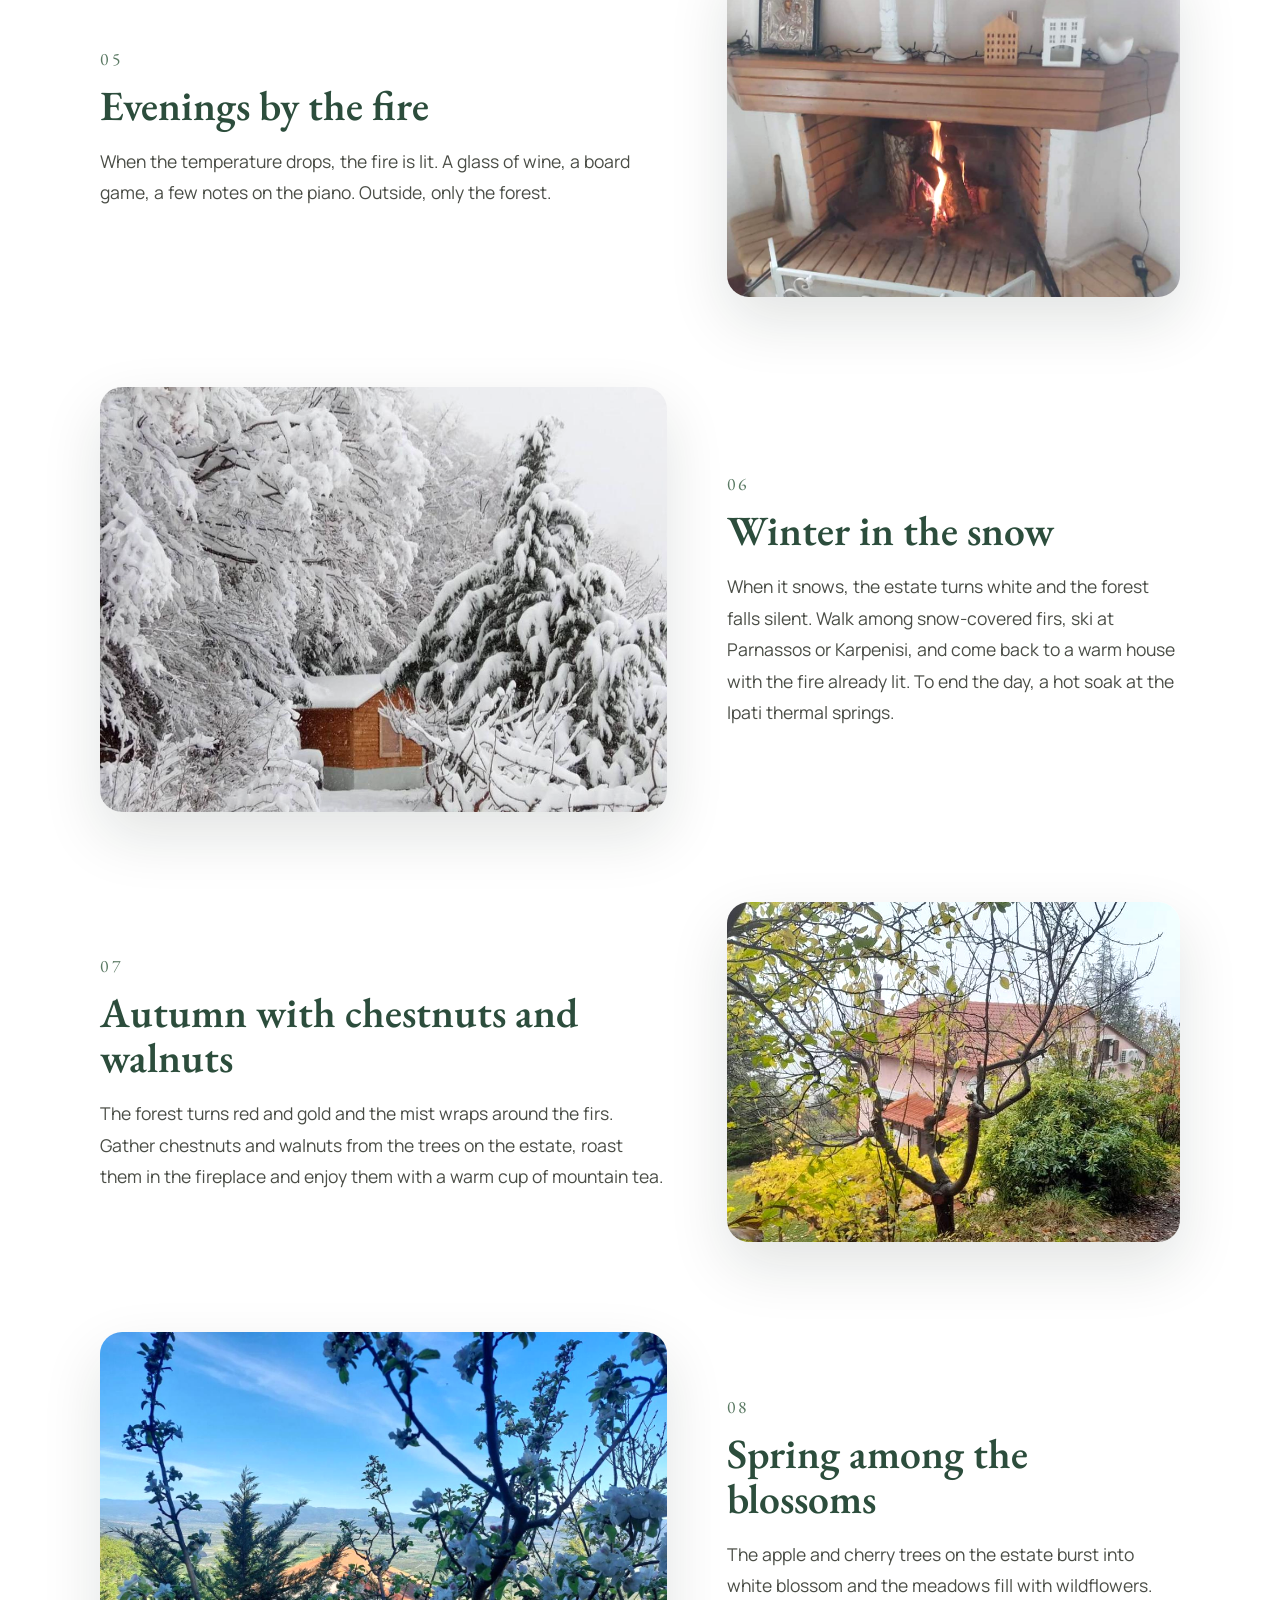
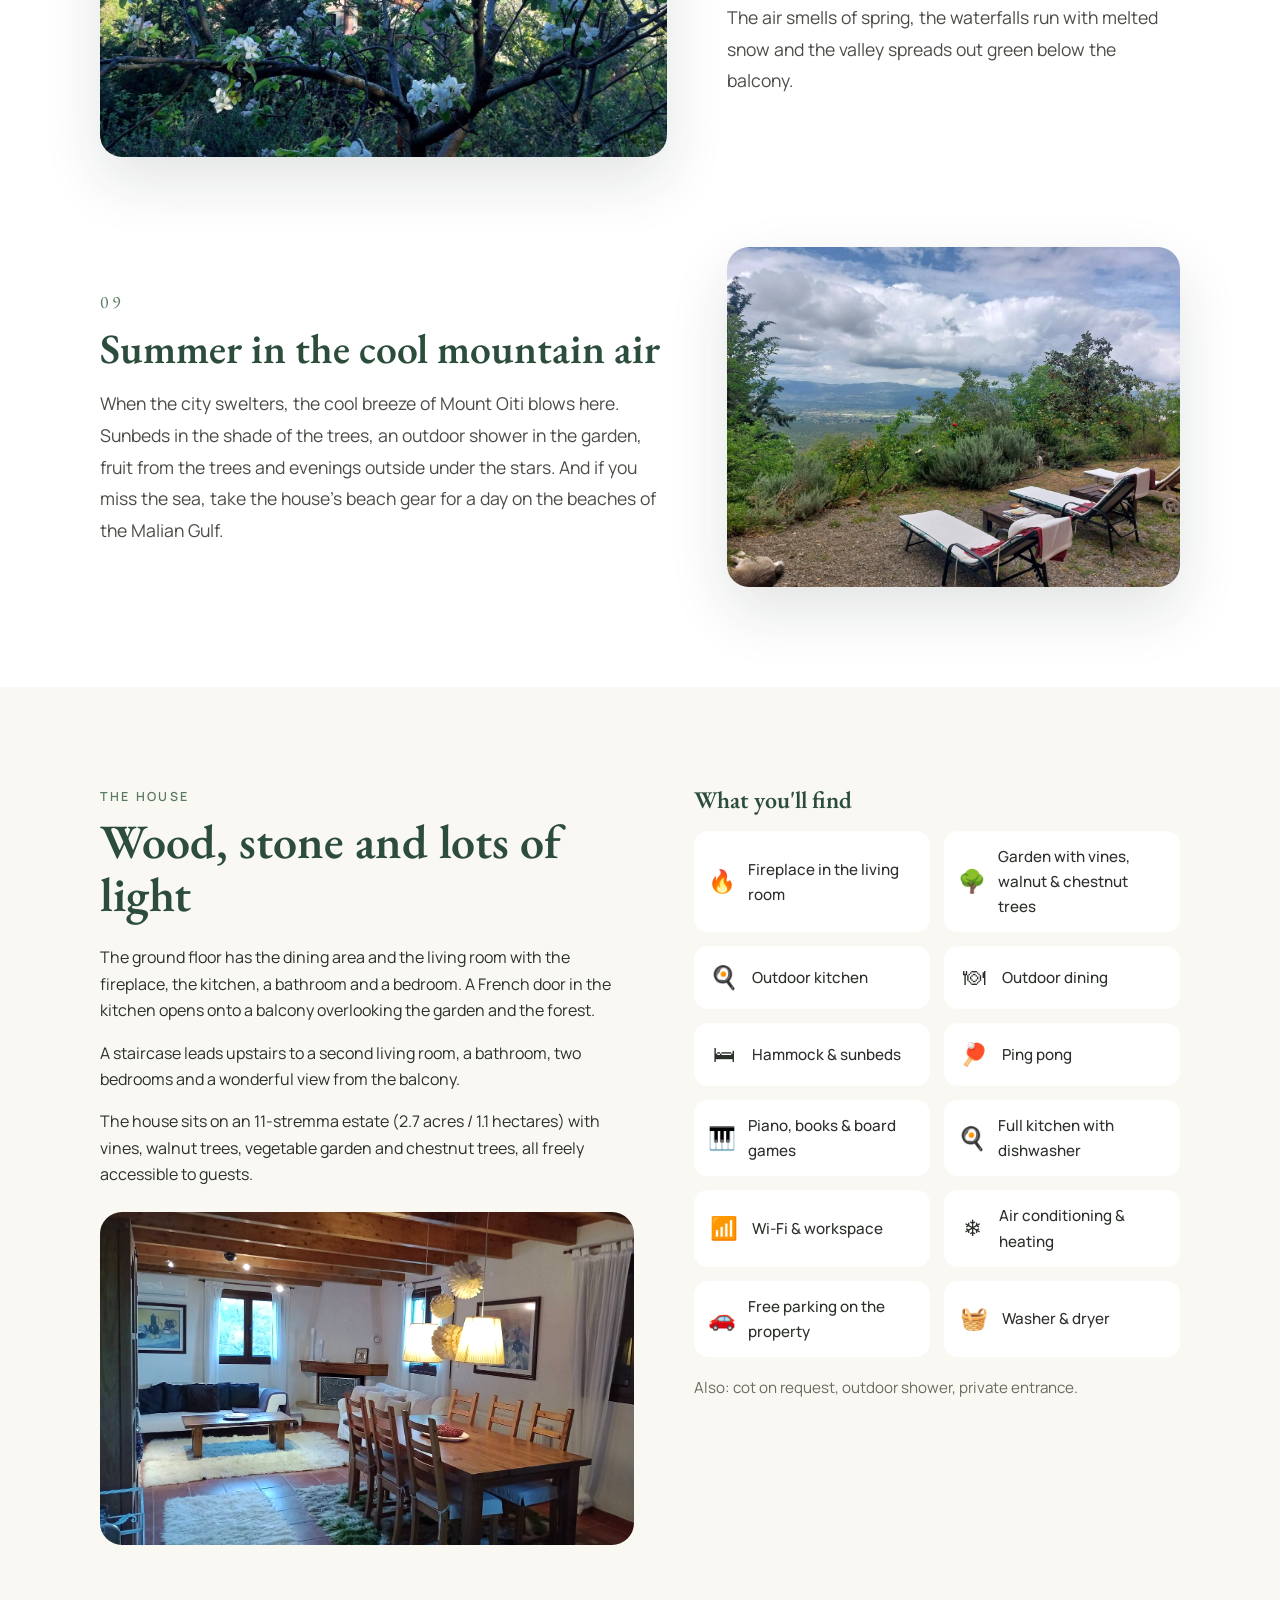
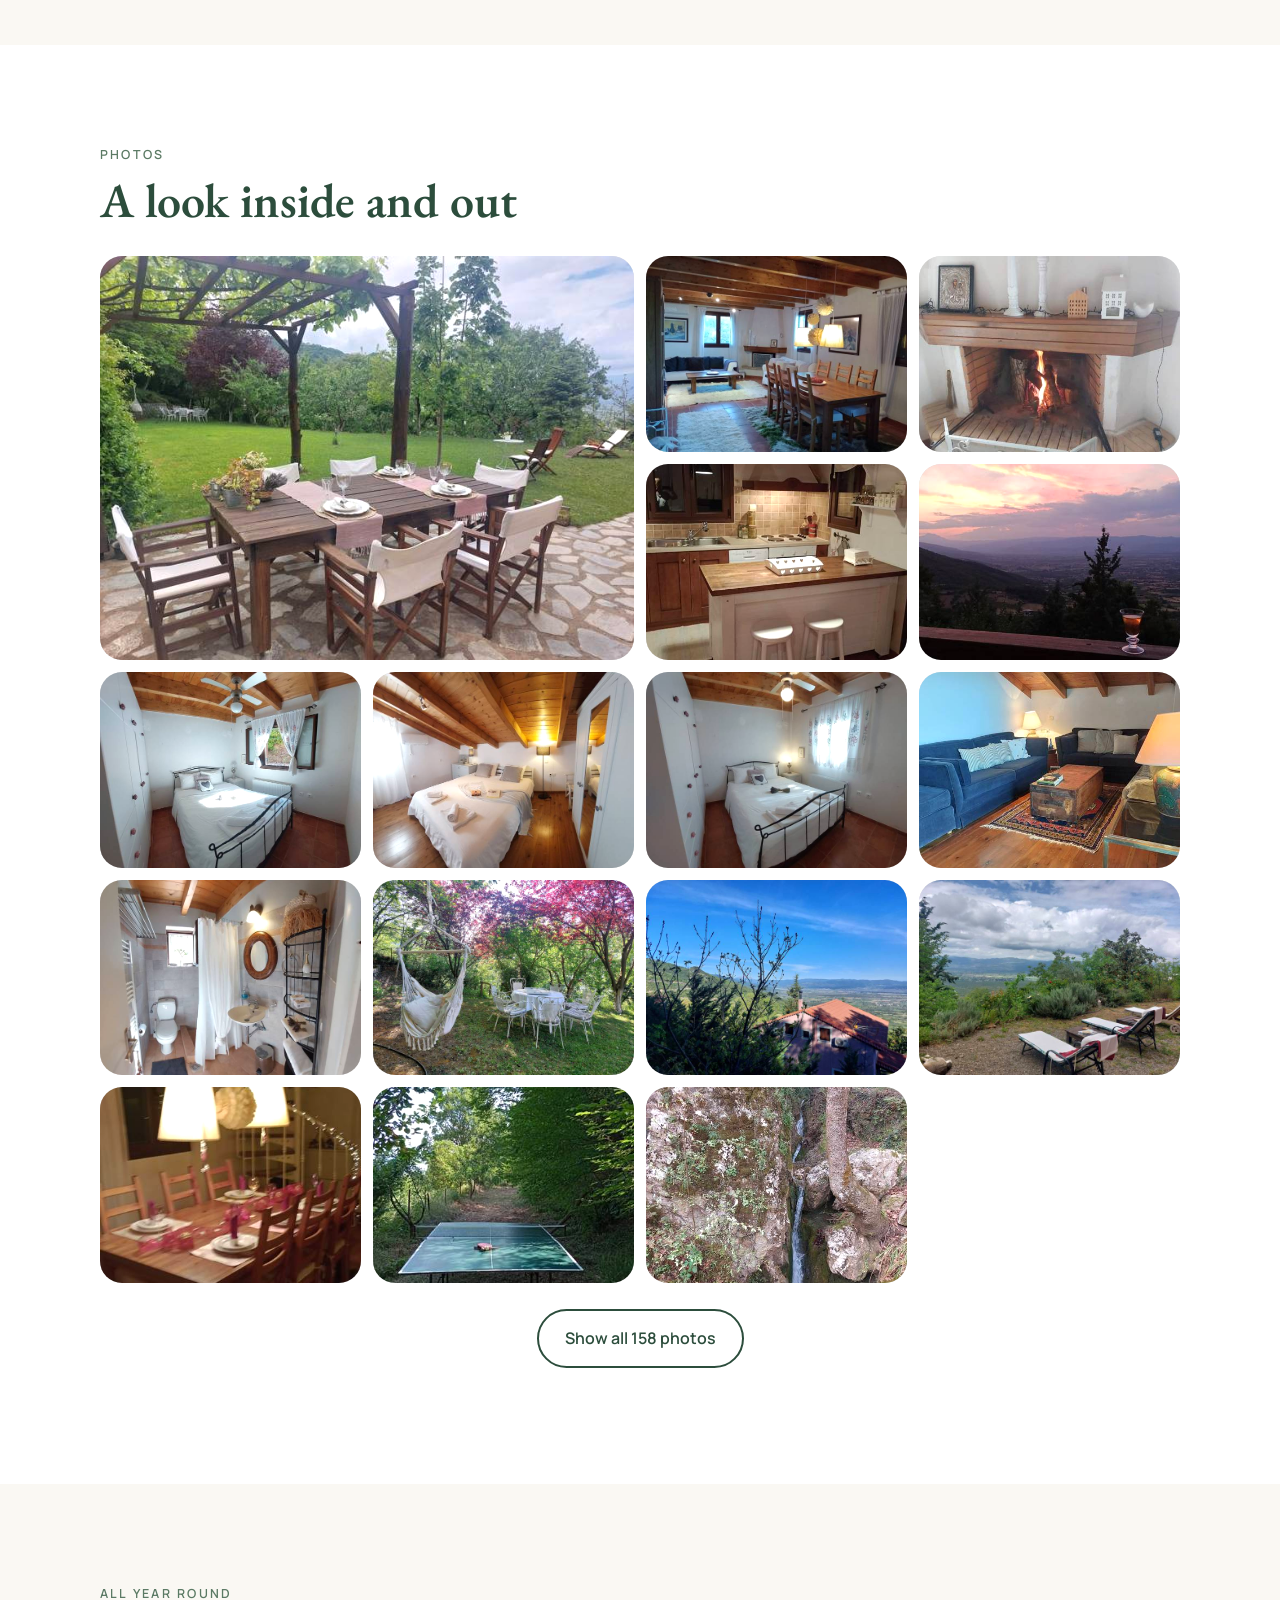
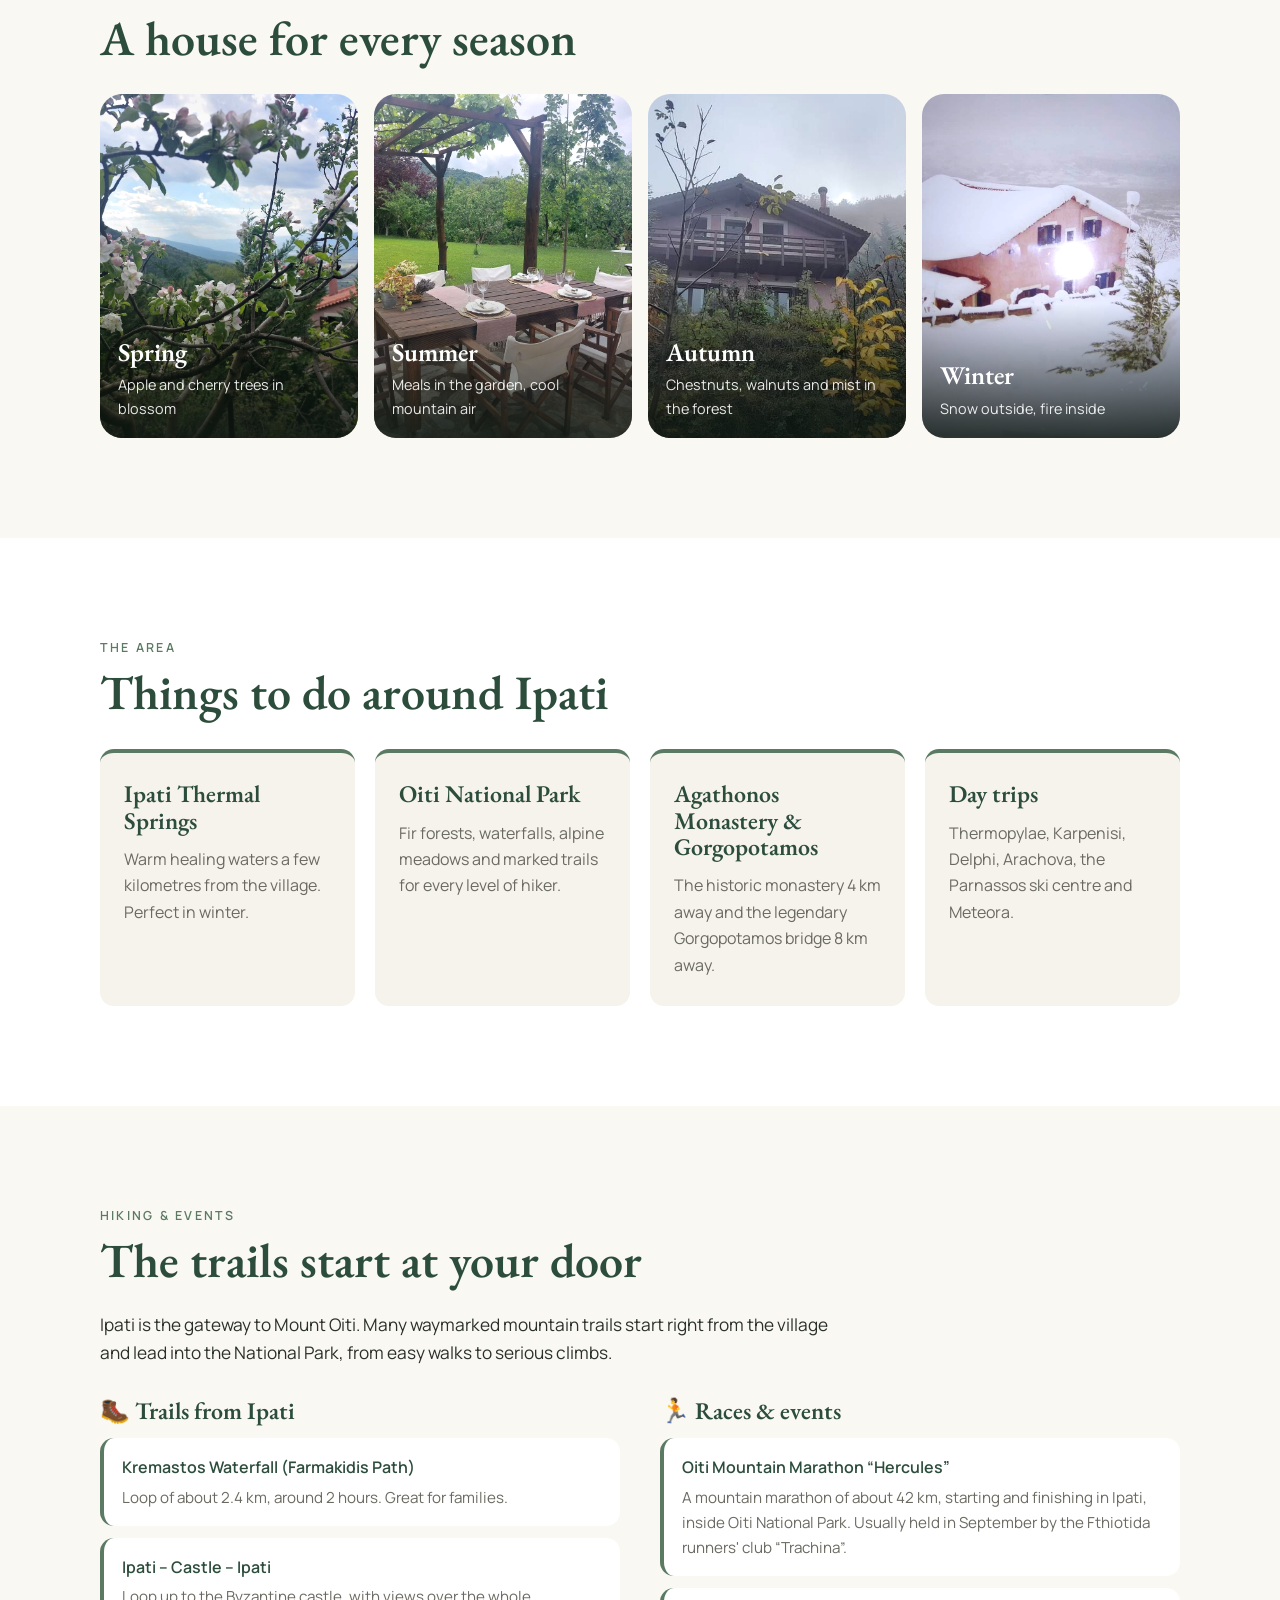
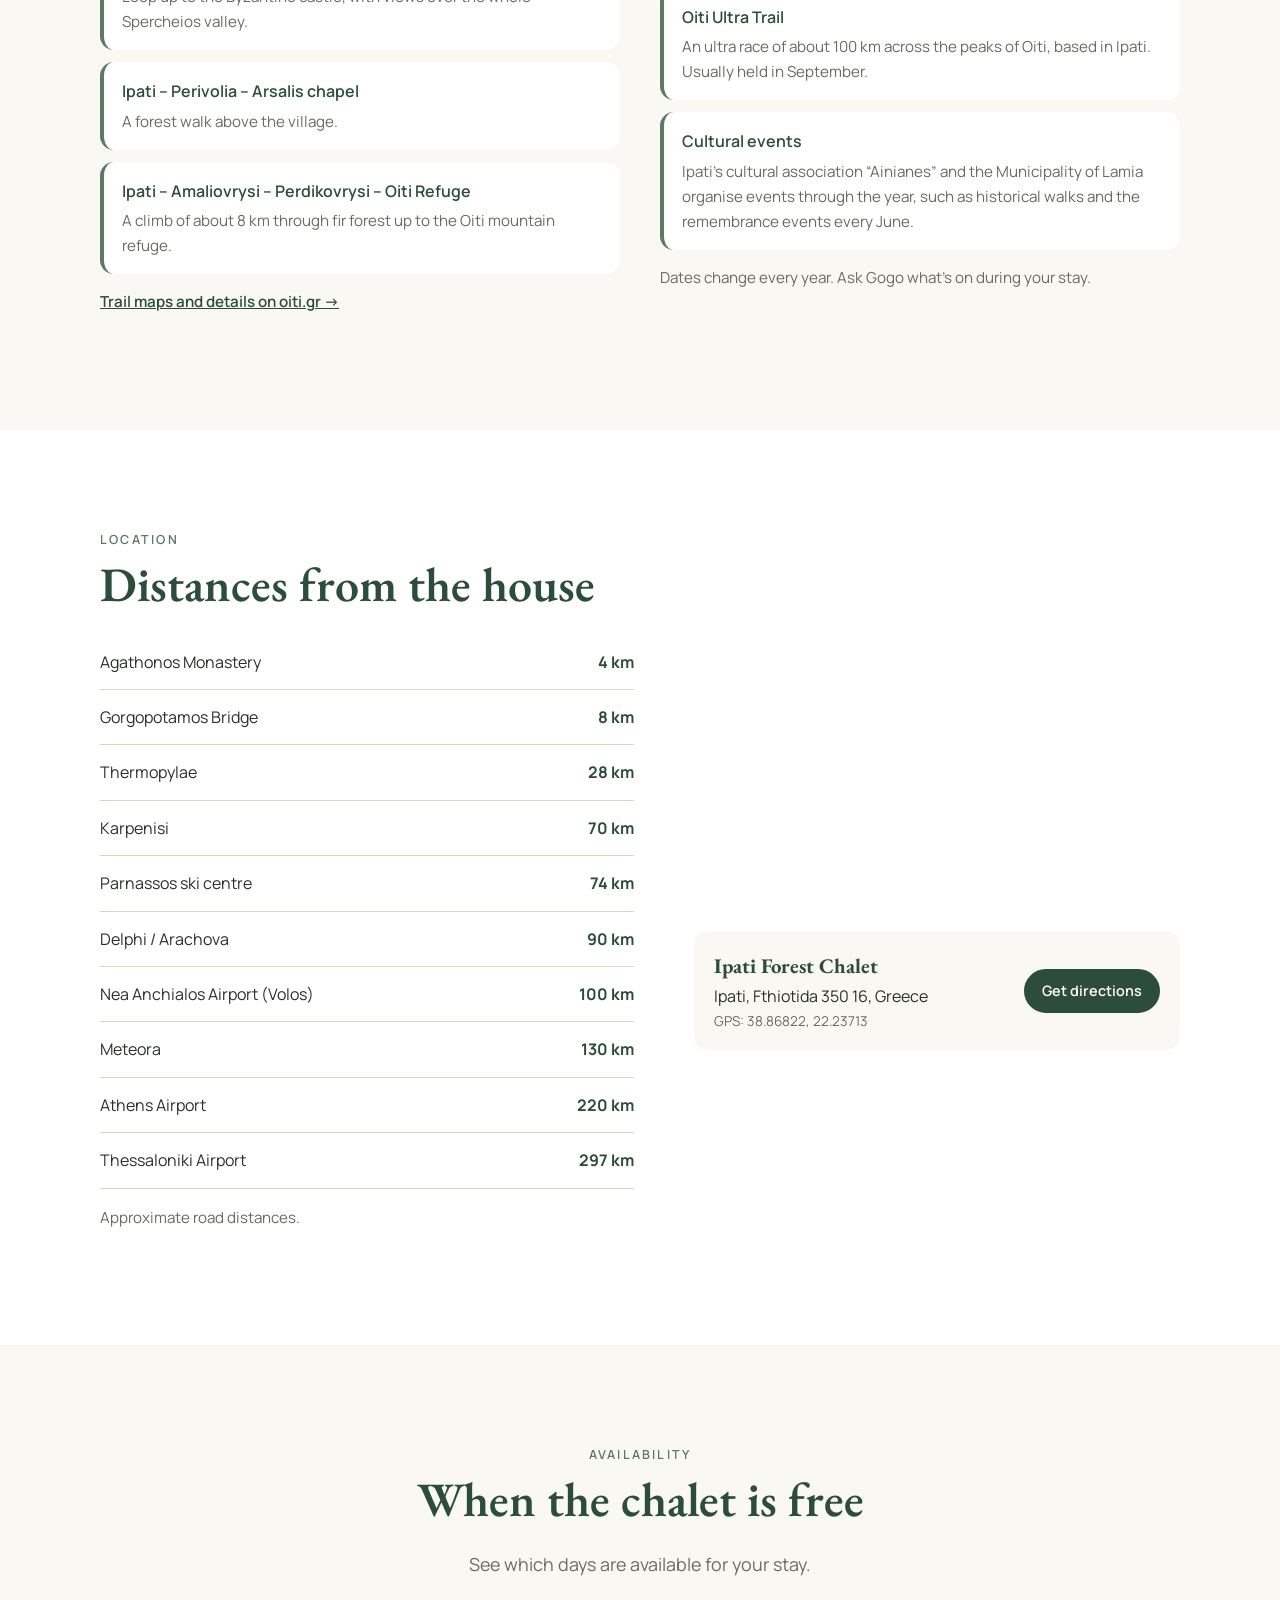
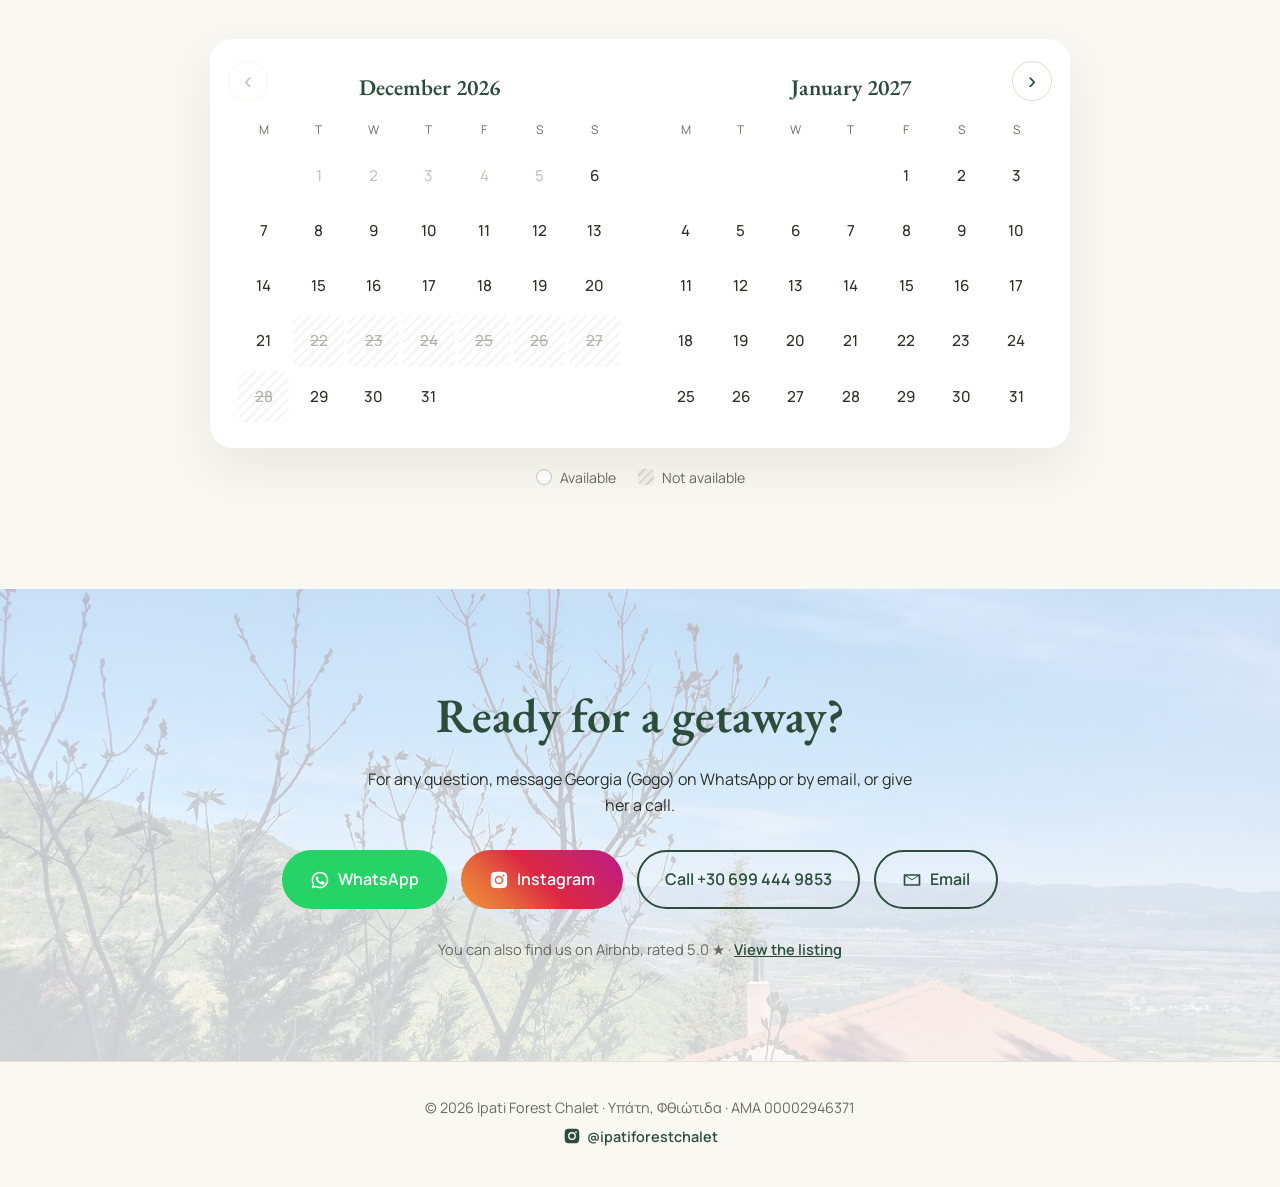
==== commit 29484874: "Features: 'Outdoor kitchen' without barbecue Co-Authored-By: Claude Opus 5.5 <noreply@anthropic.com>" ====
--- a/index.html
+++ b/index.html
@@ -14,7 +14,7 @@
   <link rel="preconnect" href="https://fonts.googleapis.com">
   <link rel="preconnect" href="https://fonts.gstatic.com" crossorigin>
   <link href="https://fonts.googleapis.com/css2?family=EB+Garamond:wght@500;600&family=Manrope:wght@400;500;600&display=swap" rel="stylesheet">
-  <link rel="stylesheet" href="css/style.css?v=20261121s">
+  <link rel="stylesheet" href="css/style.css?v=20261121t">
   <link rel="icon" href="data:image/svg+xml,<svg xmlns='http://www.w3.org/2000/svg' viewBox='0 0 32 32'><path d='M16 3 4 26h24z' fill='%232f4a3a'/><path d='M16 11 10 24h12z' fill='%23c9a46a'/></svg>">
 </head>
 <body>
@@ -156,7 +156,7 @@
       <ul class="features">
         <li><span class="ico">🔥</span><span data-i18n="feat.fireplace">Τζάκι στο σαλόνι</span></li>
         <li><span class="ico">🌳</span><span data-i18n="feat.garden">Κήπος με αμπέλι, καρυδιές & καστανιές</span></li>
-        <li><span class="ico">🍖</span><span data-i18n="feat.bbq">Μπάρμπεκιου & εξωτερική κουζίνα</span></li>
+        <li><span class="ico">🍳</span><span data-i18n="feat.bbq">Εξωτερική κουζίνα</span></li>
         <li><span class="ico">🍽</span><span data-i18n="feat.dining">Υπαίθρια τραπεζαρία</span></li>
         <li><span class="ico">🛏</span><span data-i18n="feat.hammock">Αιώρα & ξαπλώστρες</span></li>
         <li><span class="ico">🏓</span><span data-i18n="feat.pingpong">Πινγκ πονγκ</span></li>
@@ -326,8 +326,8 @@
   <button class="lb-btn lb-next" type="button" aria-label="Επόμενη">›</button>
 </div>
 
-<script src="js/config.js?v=20261121s"></script>
-<script src="js/main.js?v=20261121s"></script>
-<script src="js/calendar.js?v=20261121s"></script>
+<script src="js/config.js?v=20261121t"></script>
+<script src="js/main.js?v=20261121t"></script>
+<script src="js/calendar.js?v=20261121t"></script>
 </body>
 </html>
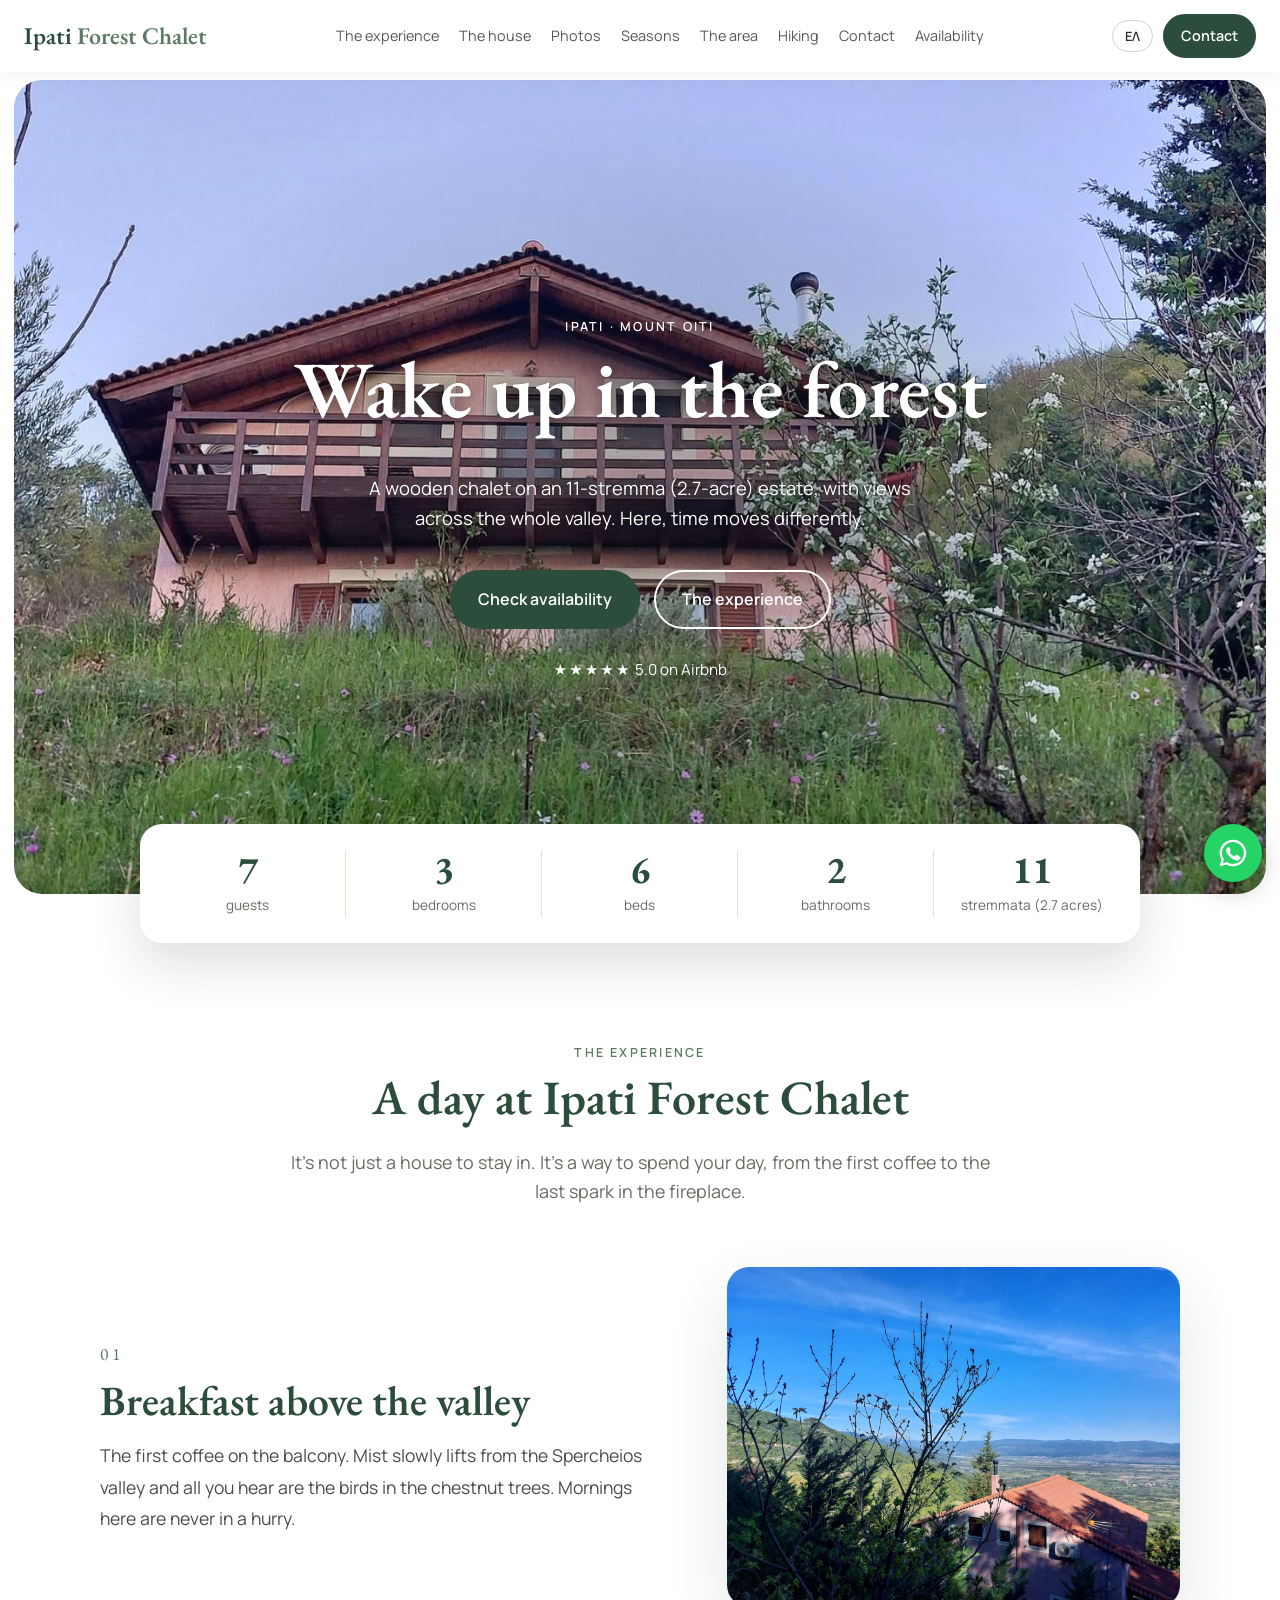
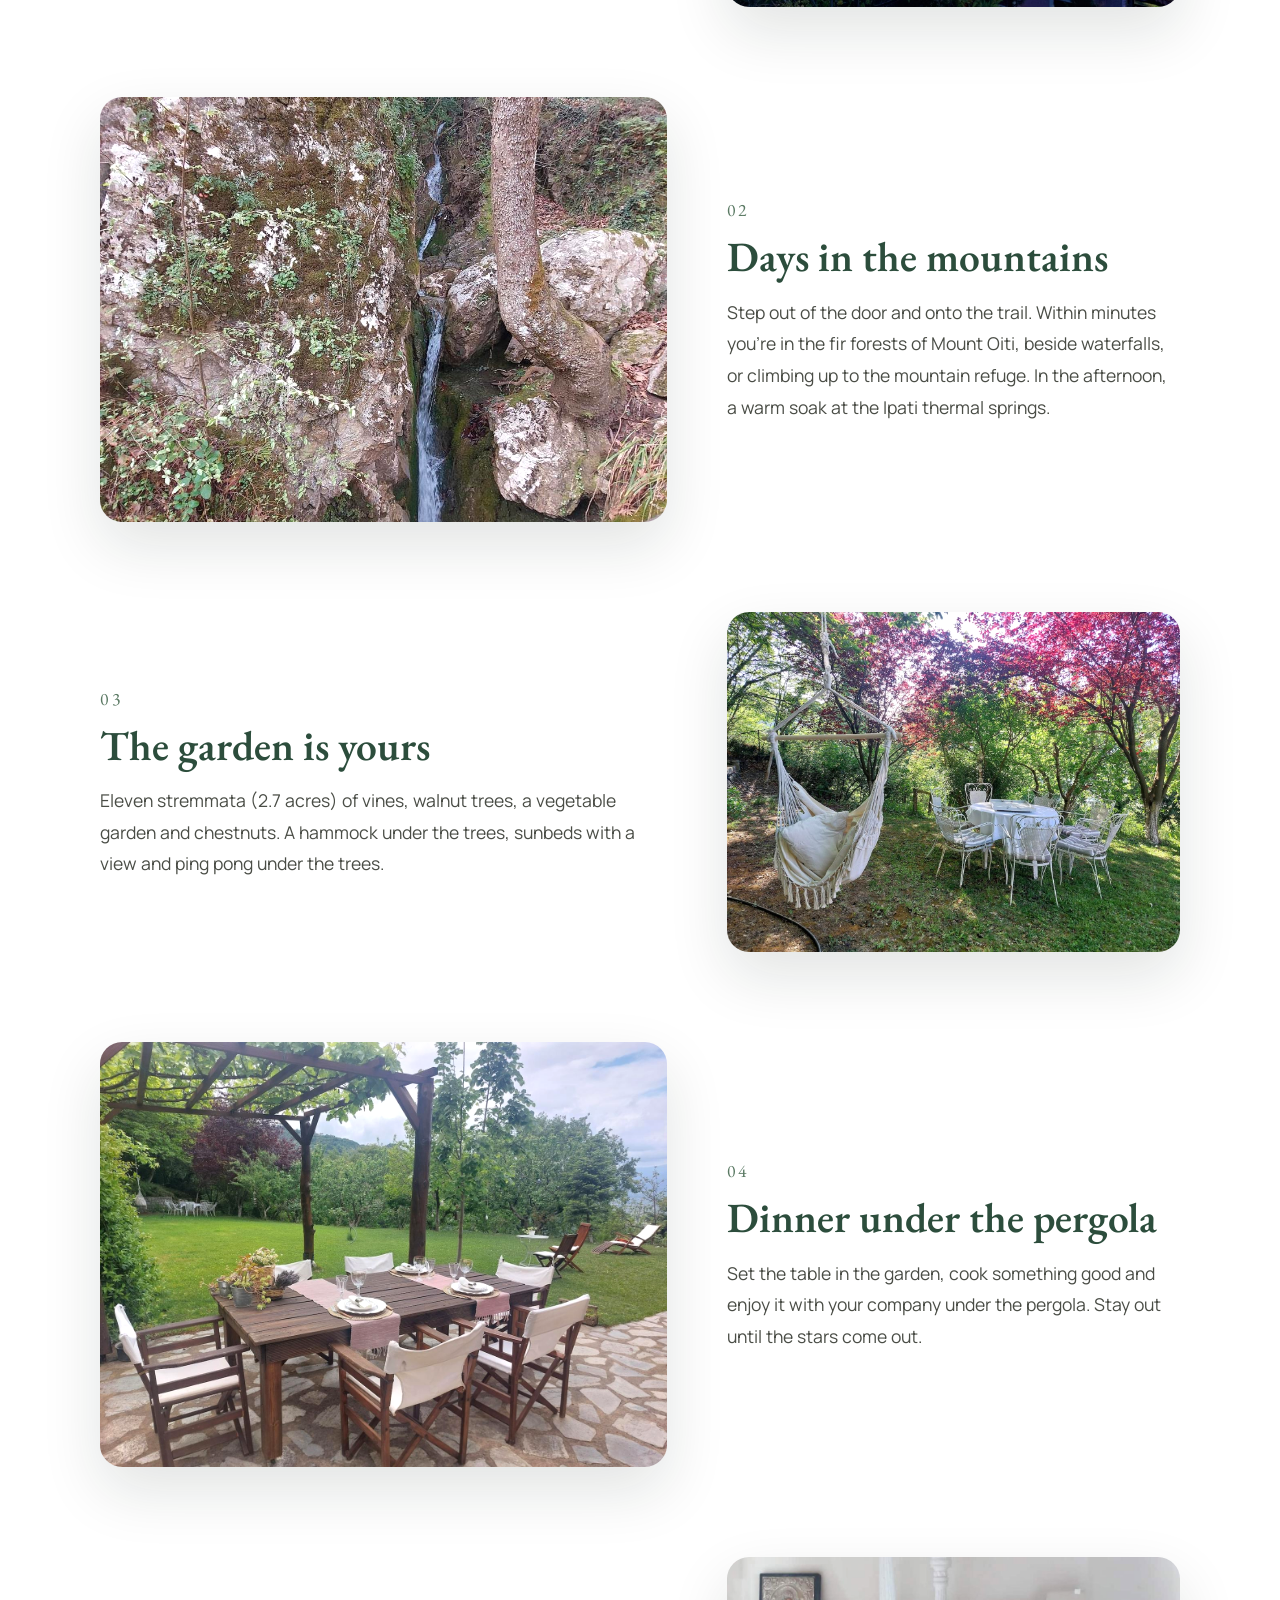
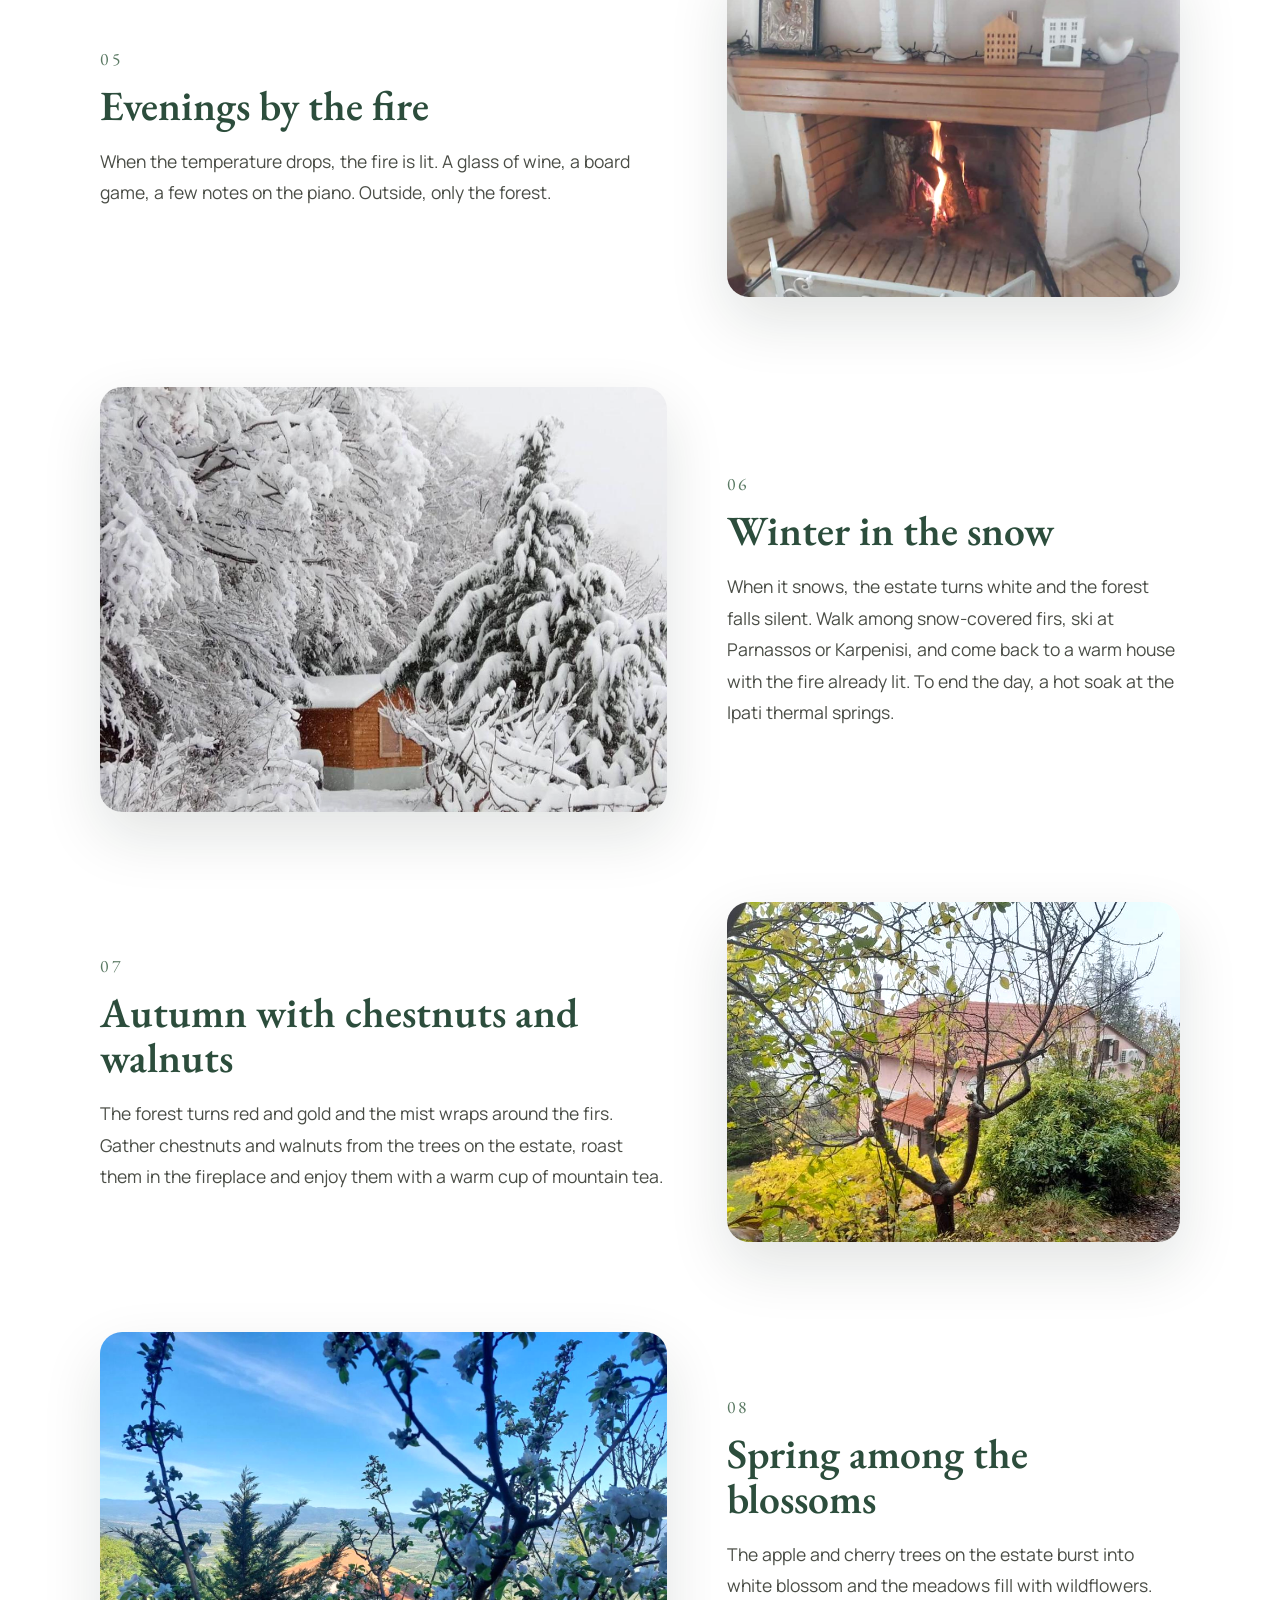
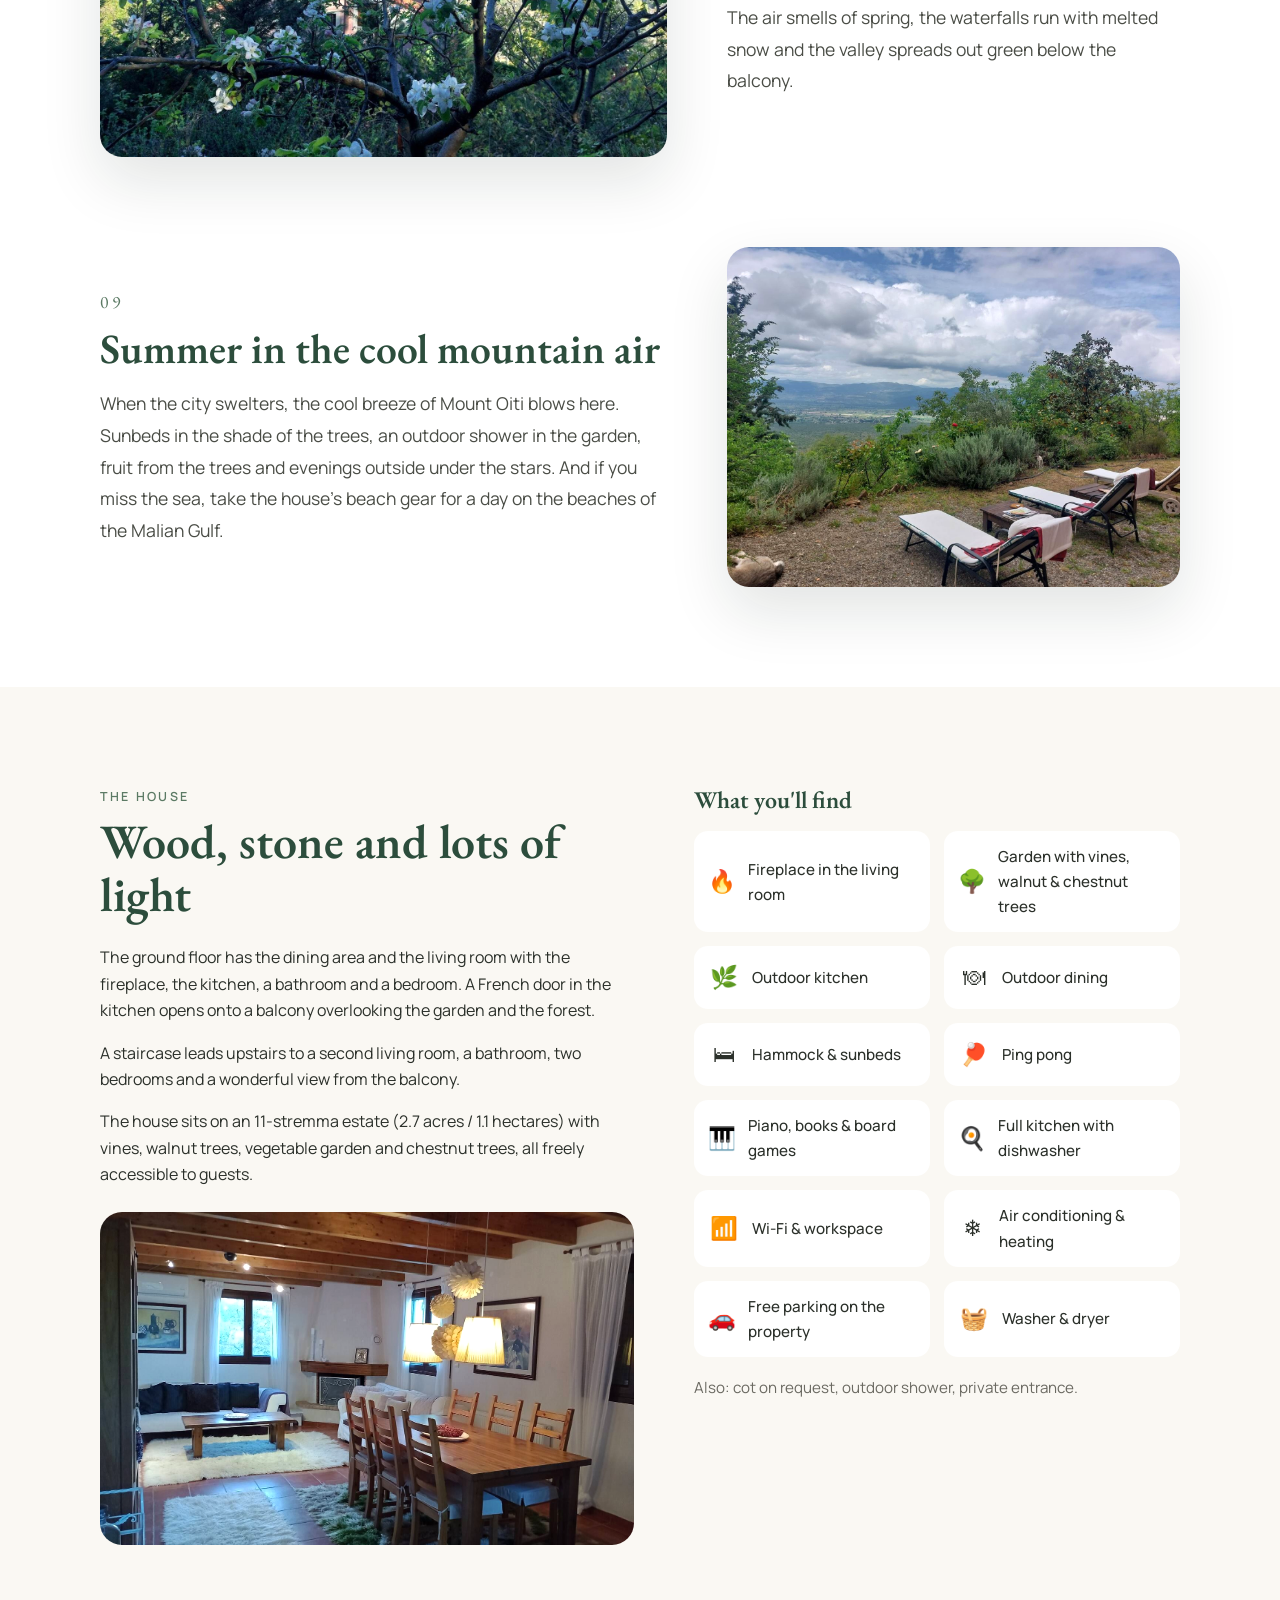
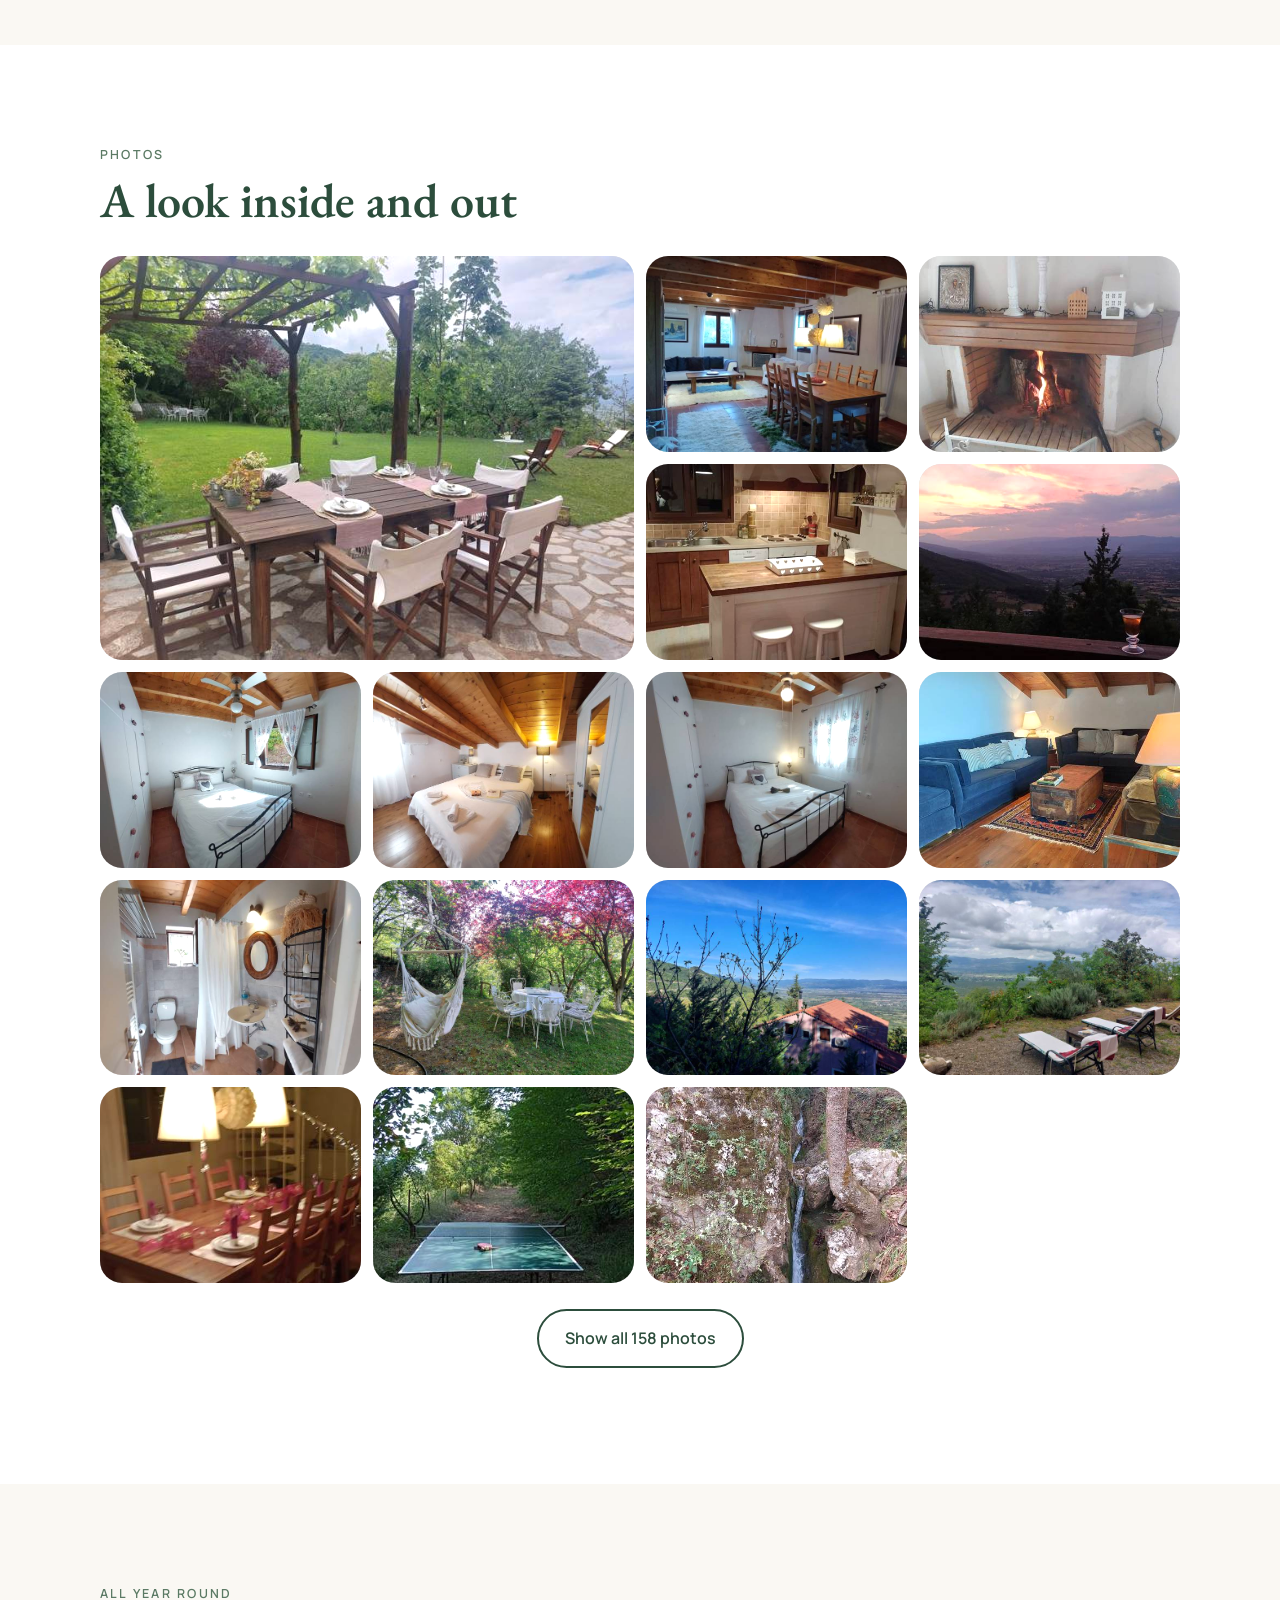
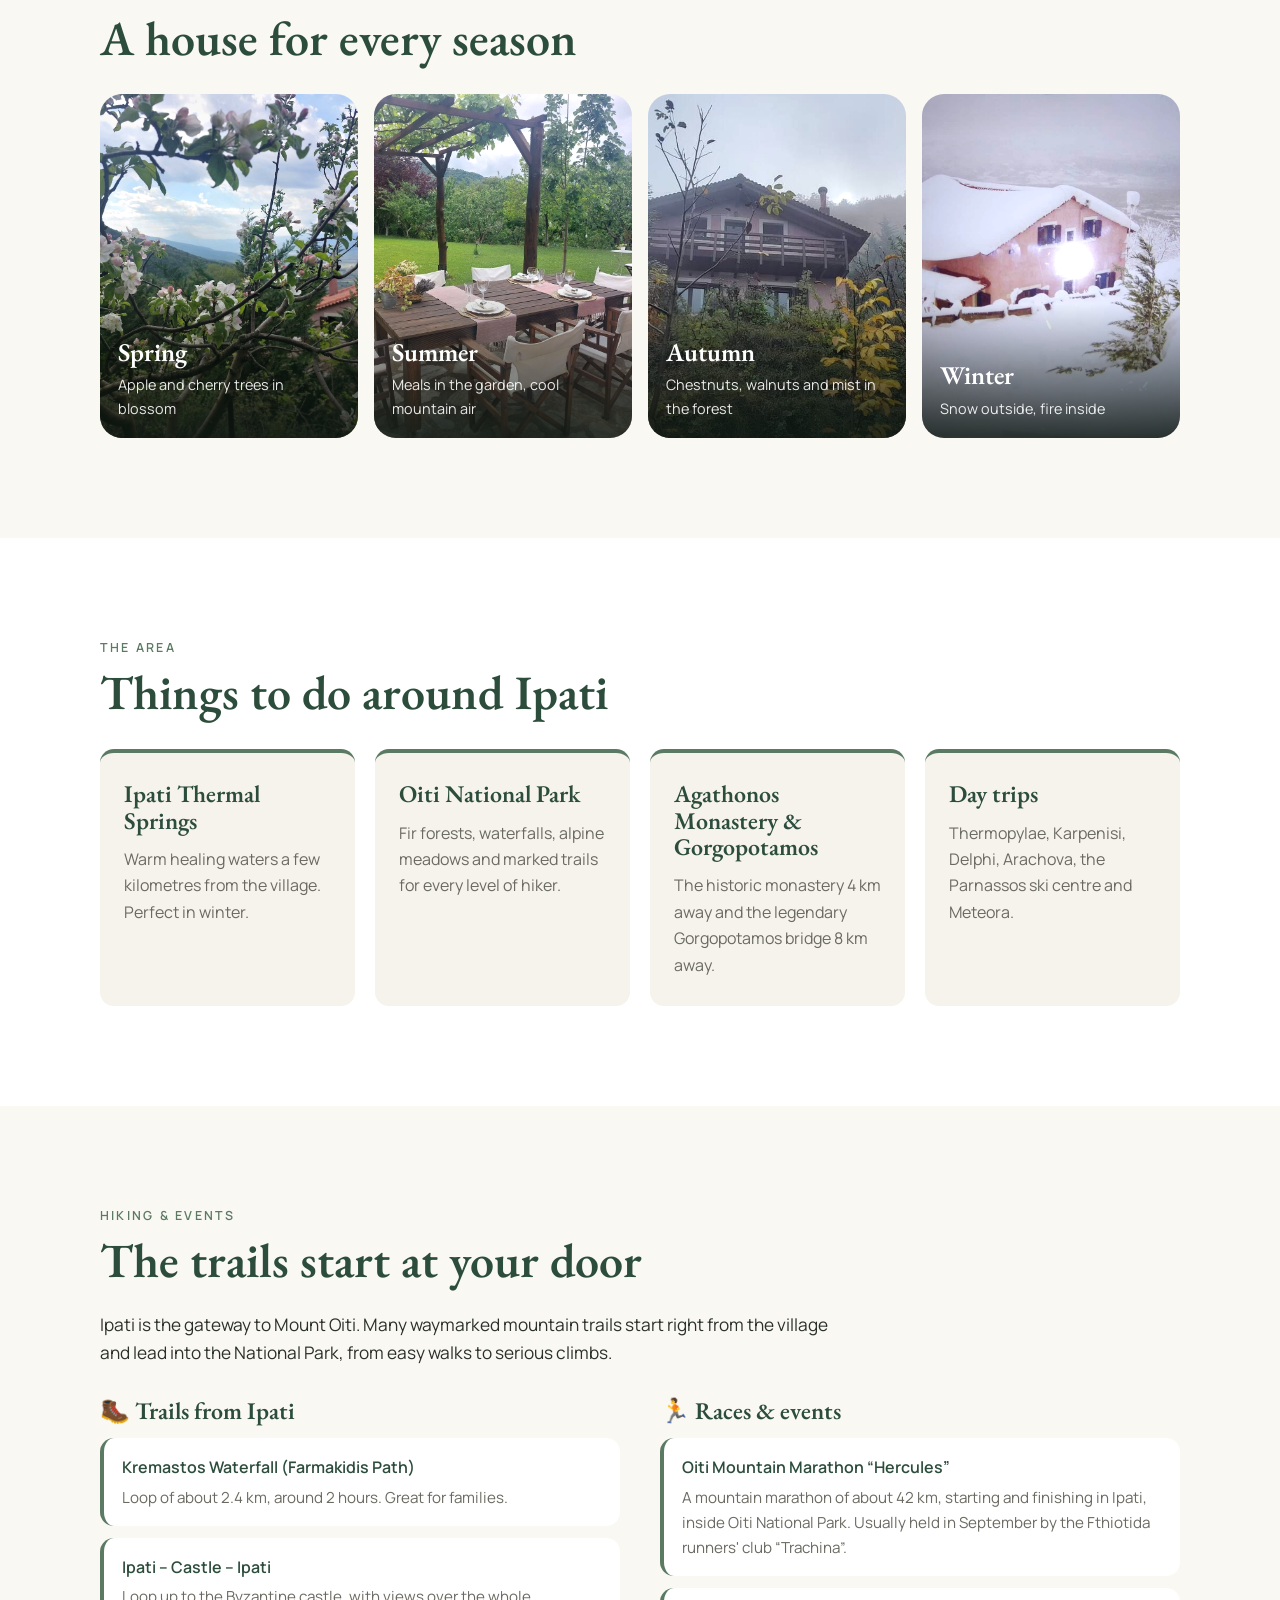
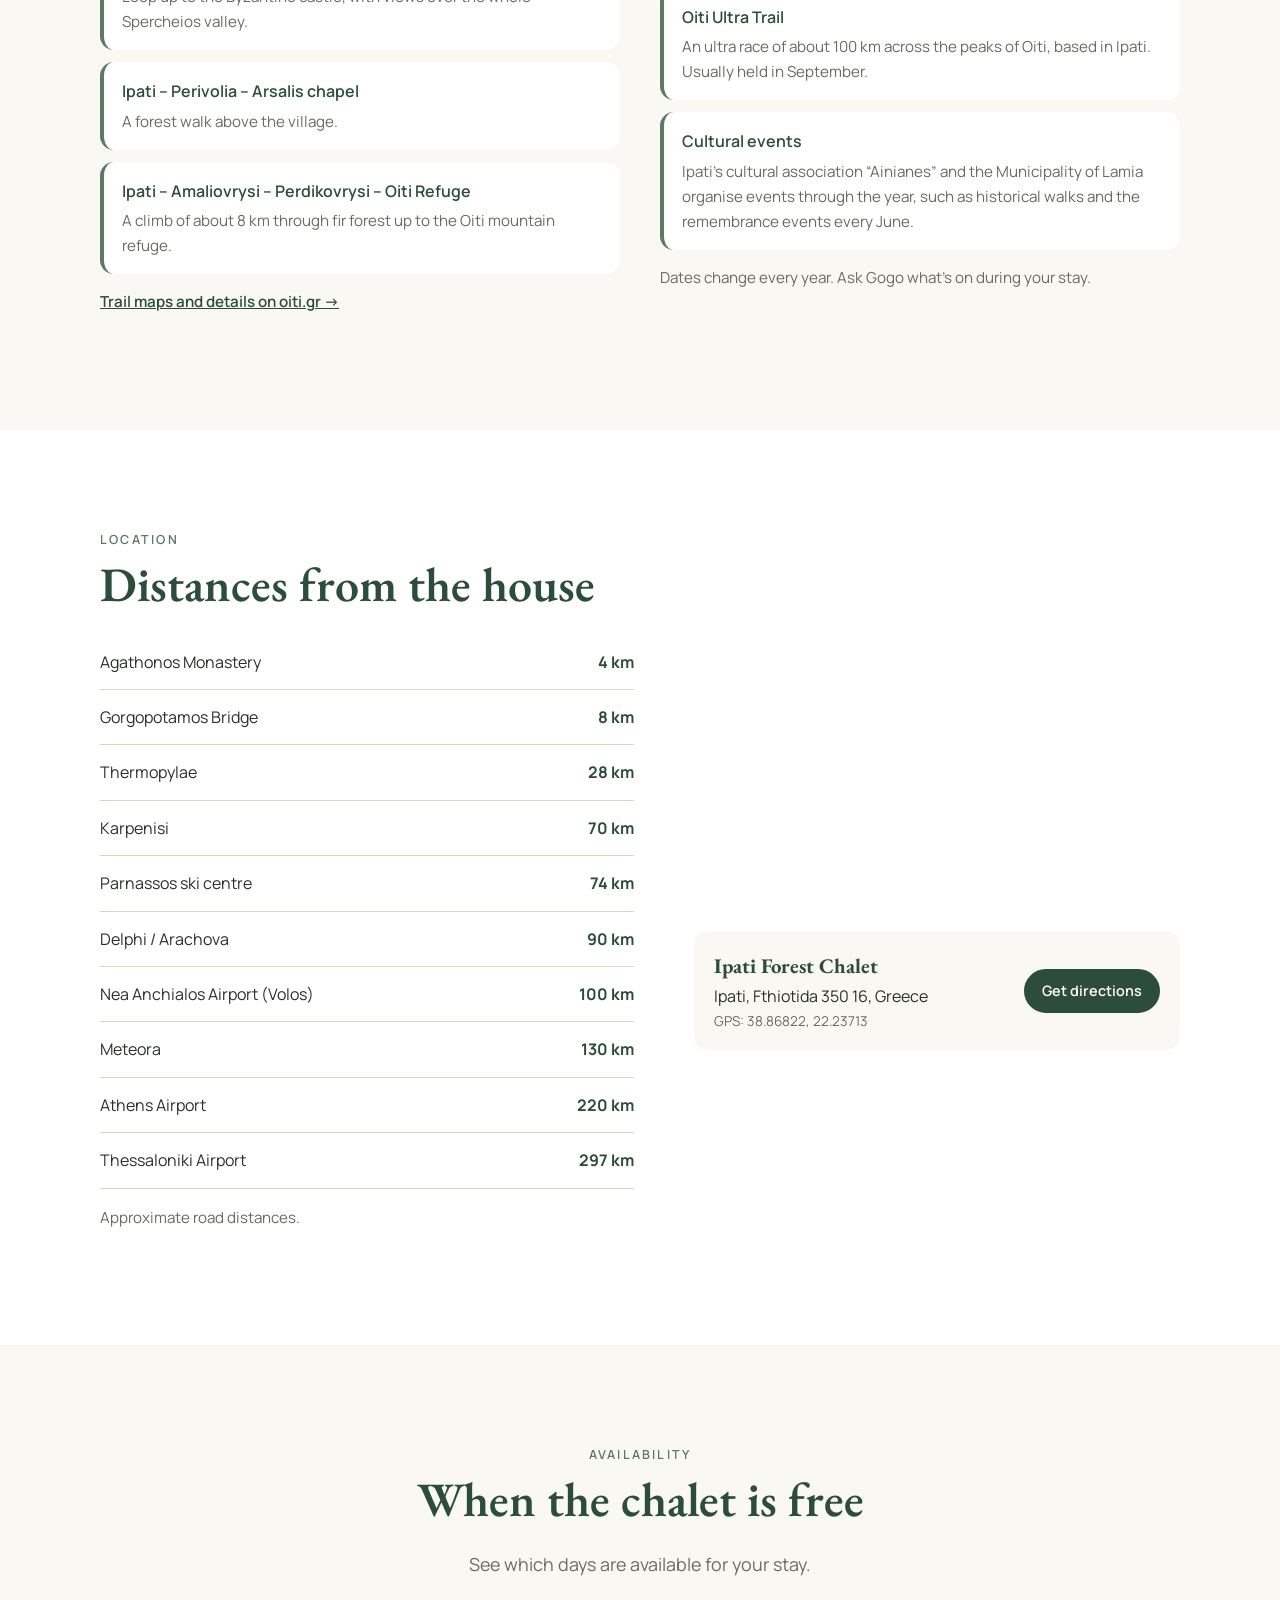
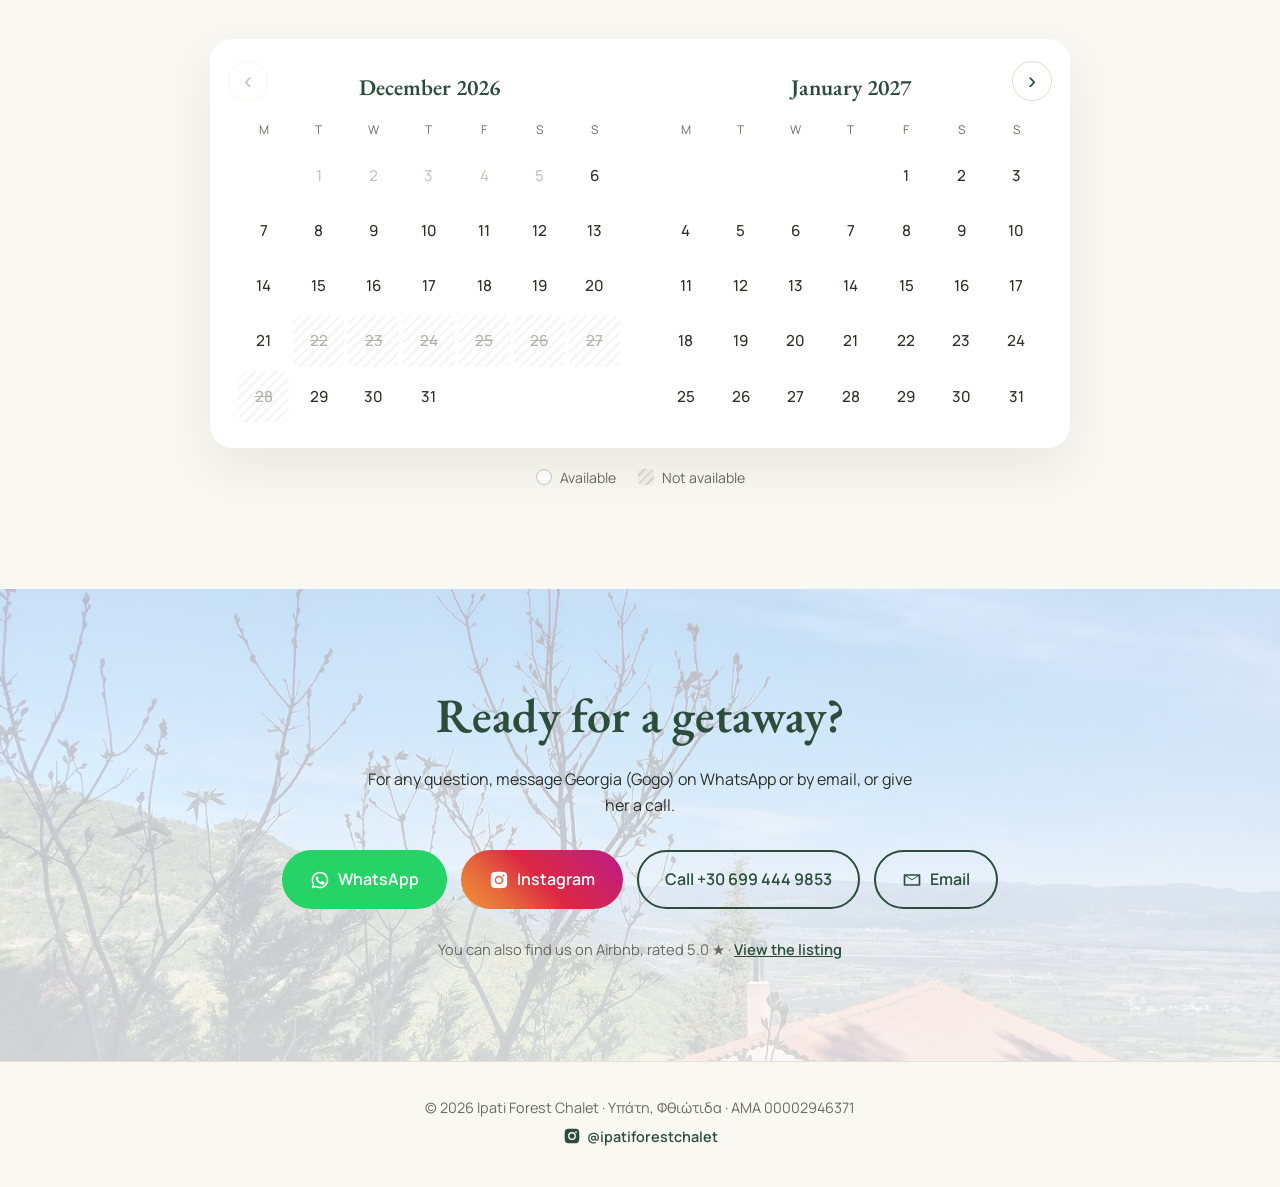
==== commit 2d81ddda: "Distinct icon for outdoor kitchen Co-Authored-By: Claude Opus 5.5 <noreply@anthropic.com> Claude-Ses" ====
--- a/index.html
+++ b/index.html
@@ -156,7 +156,7 @@
       <ul class="features">
         <li><span class="ico">🔥</span><span data-i18n="feat.fireplace">Τζάκι στο σαλόνι</span></li>
         <li><span class="ico">🌳</span><span data-i18n="feat.garden">Κήπος με αμπέλι, καρυδιές & καστανιές</span></li>
-        <li><span class="ico">🍳</span><span data-i18n="feat.bbq">Εξωτερική κουζίνα</span></li>
+        <li><span class="ico">🌿</span><span data-i18n="feat.bbq">Εξωτερική κουζίνα</span></li>
         <li><span class="ico">🍽</span><span data-i18n="feat.dining">Υπαίθρια τραπεζαρία</span></li>
         <li><span class="ico">🛏</span><span data-i18n="feat.hammock">Αιώρα & ξαπλώστρες</span></li>
         <li><span class="ico">🏓</span><span data-i18n="feat.pingpong">Πινγκ πονγκ</span></li>
